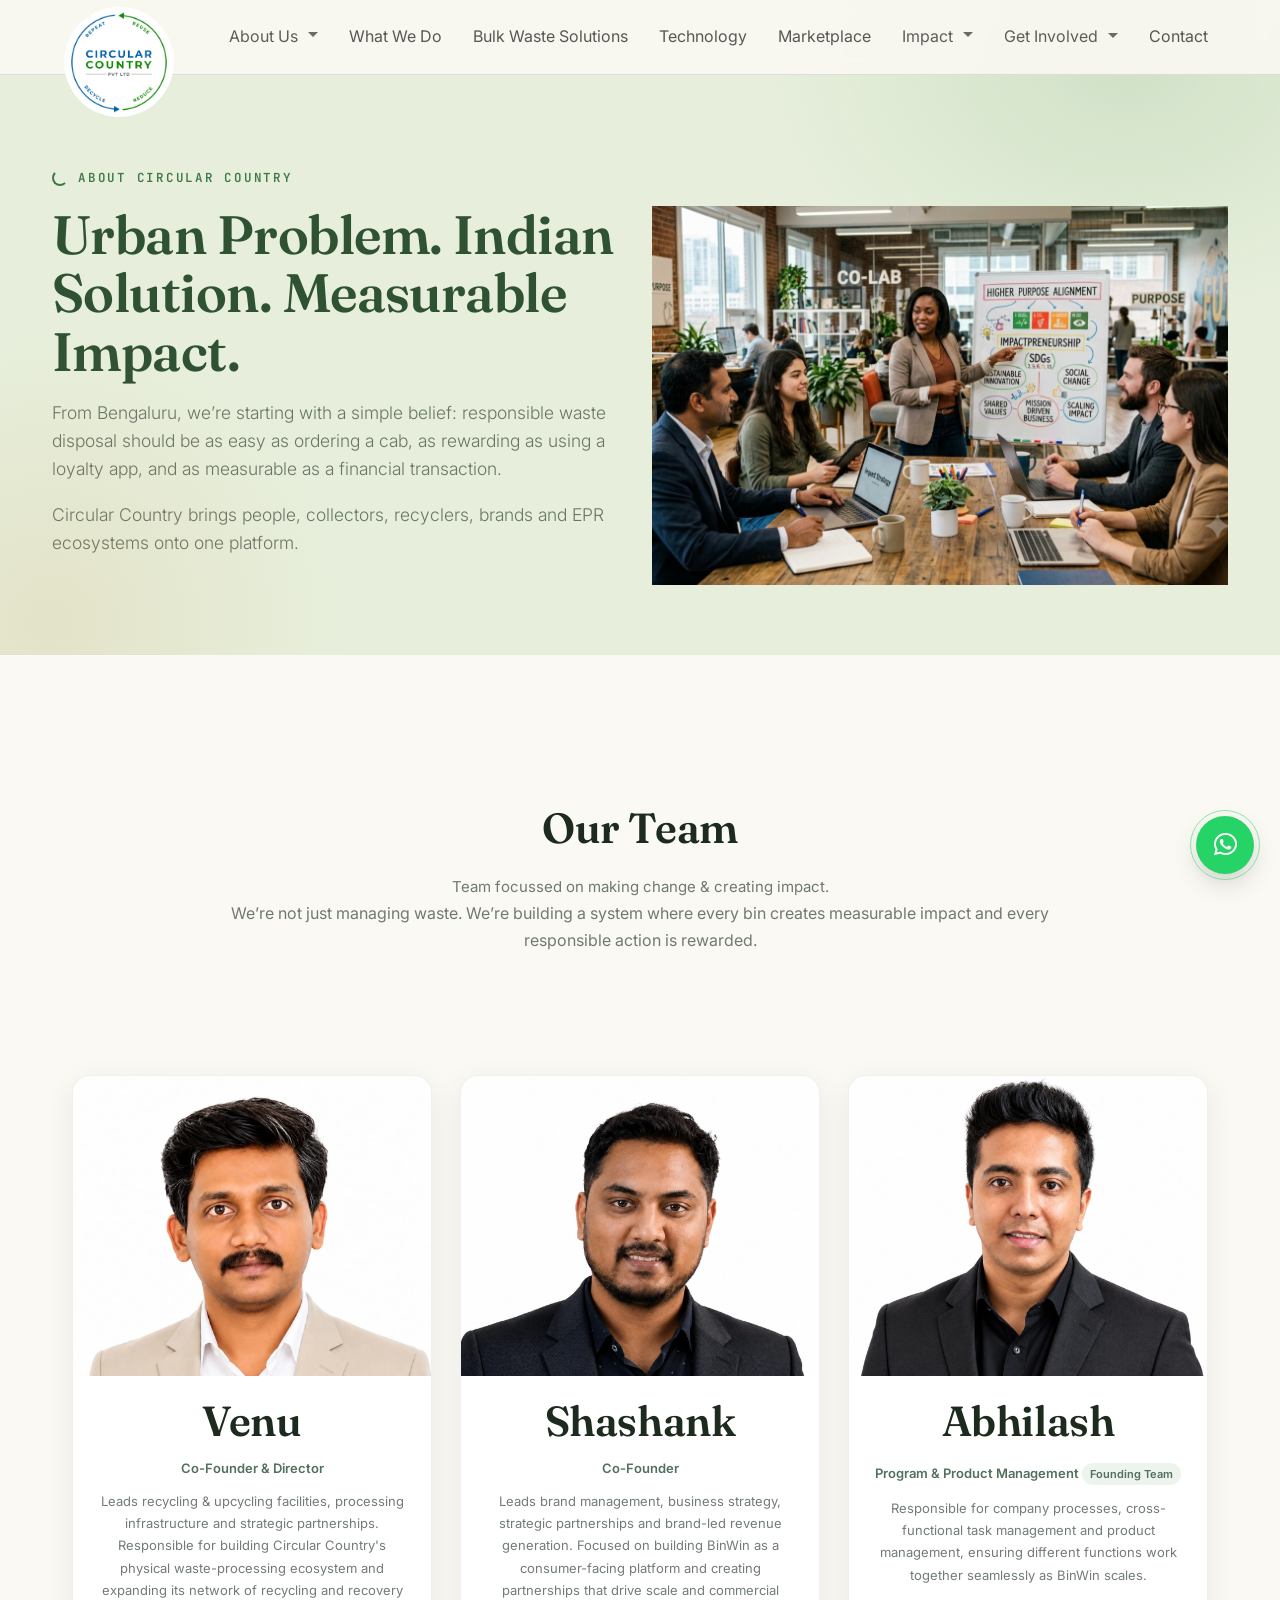
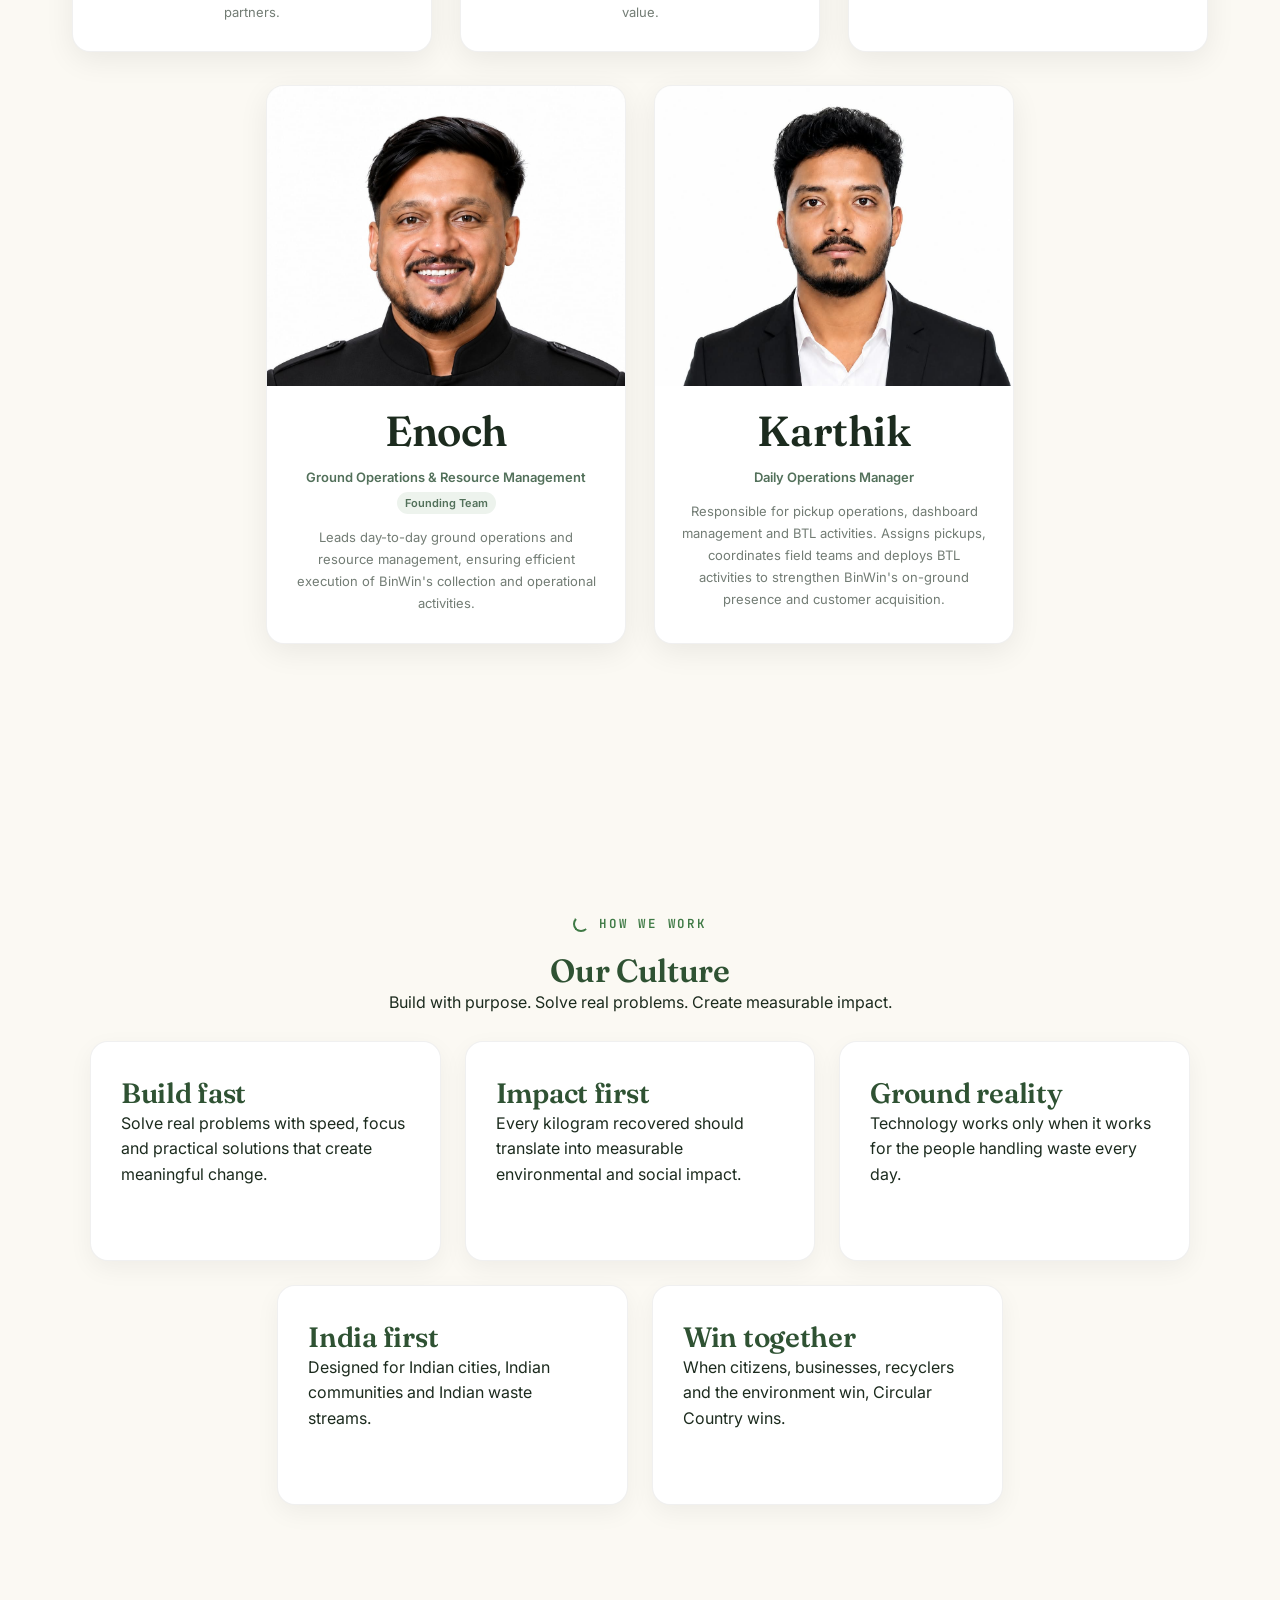
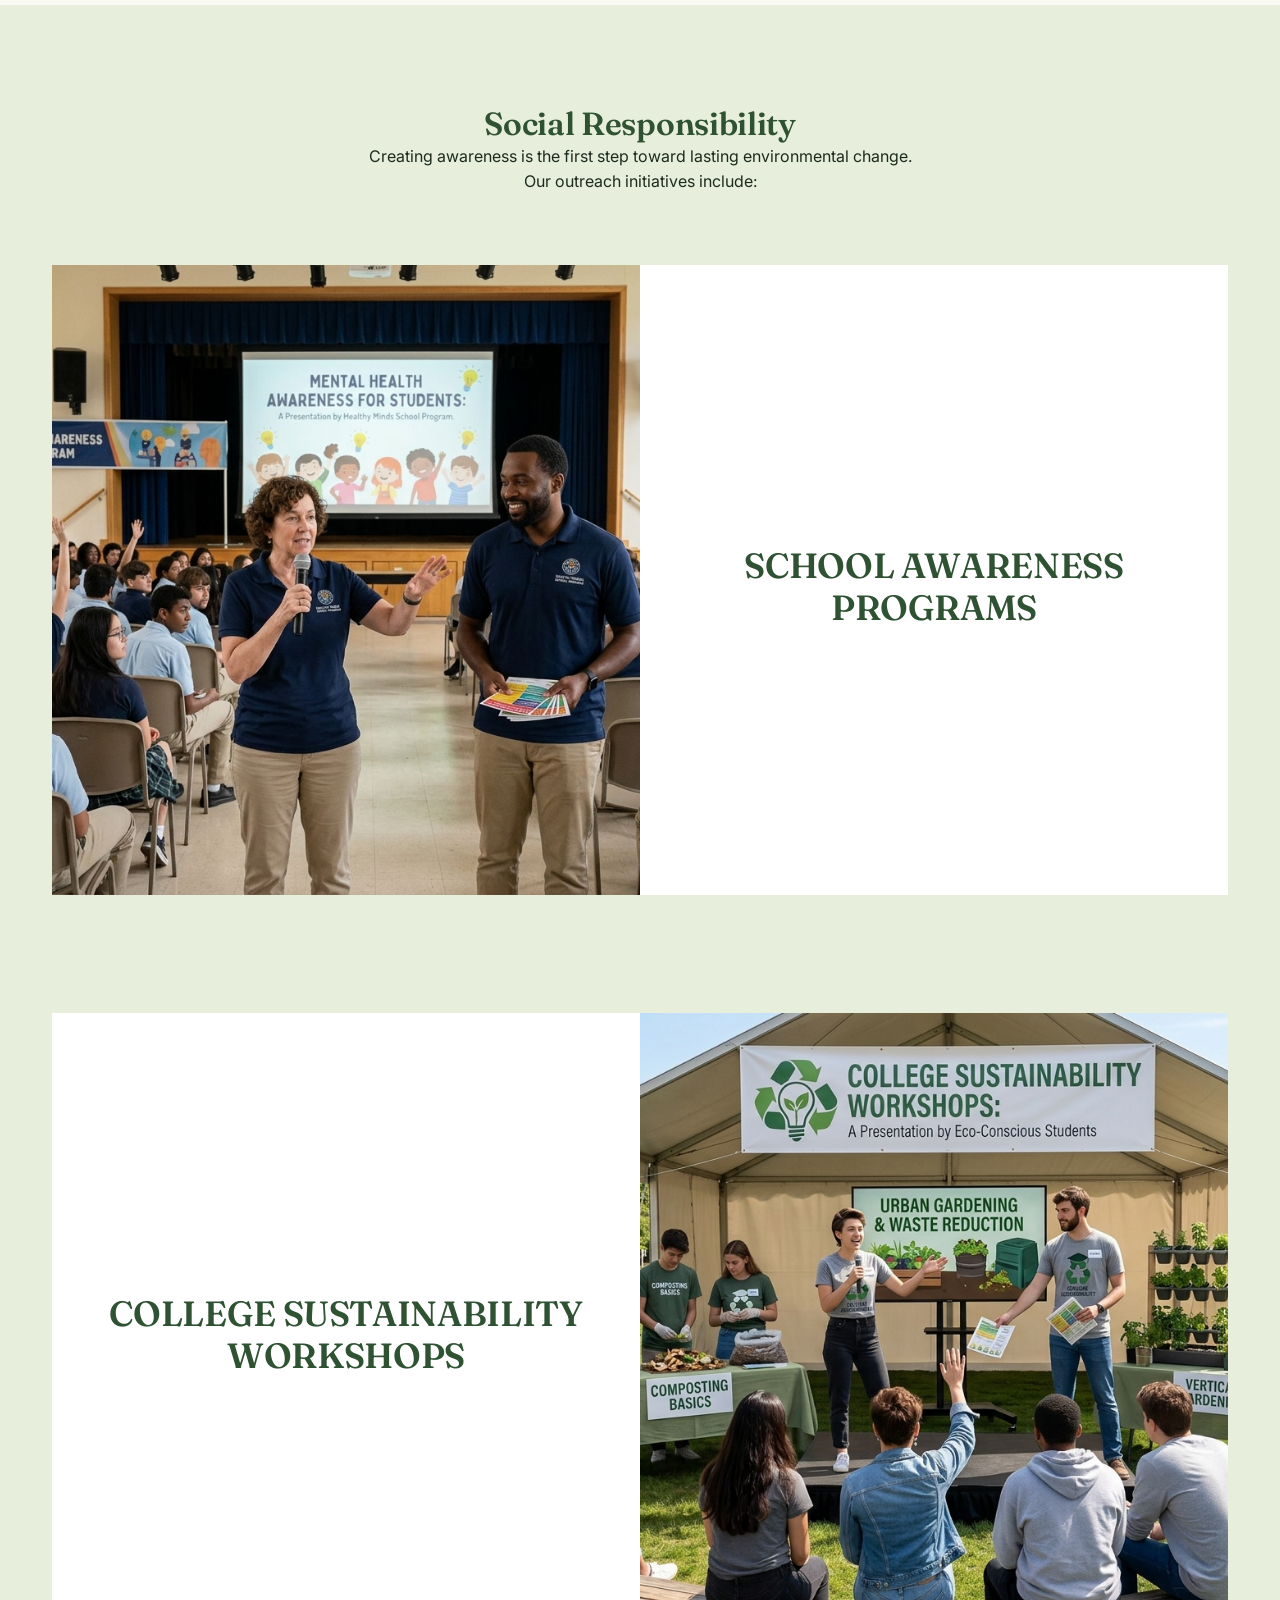
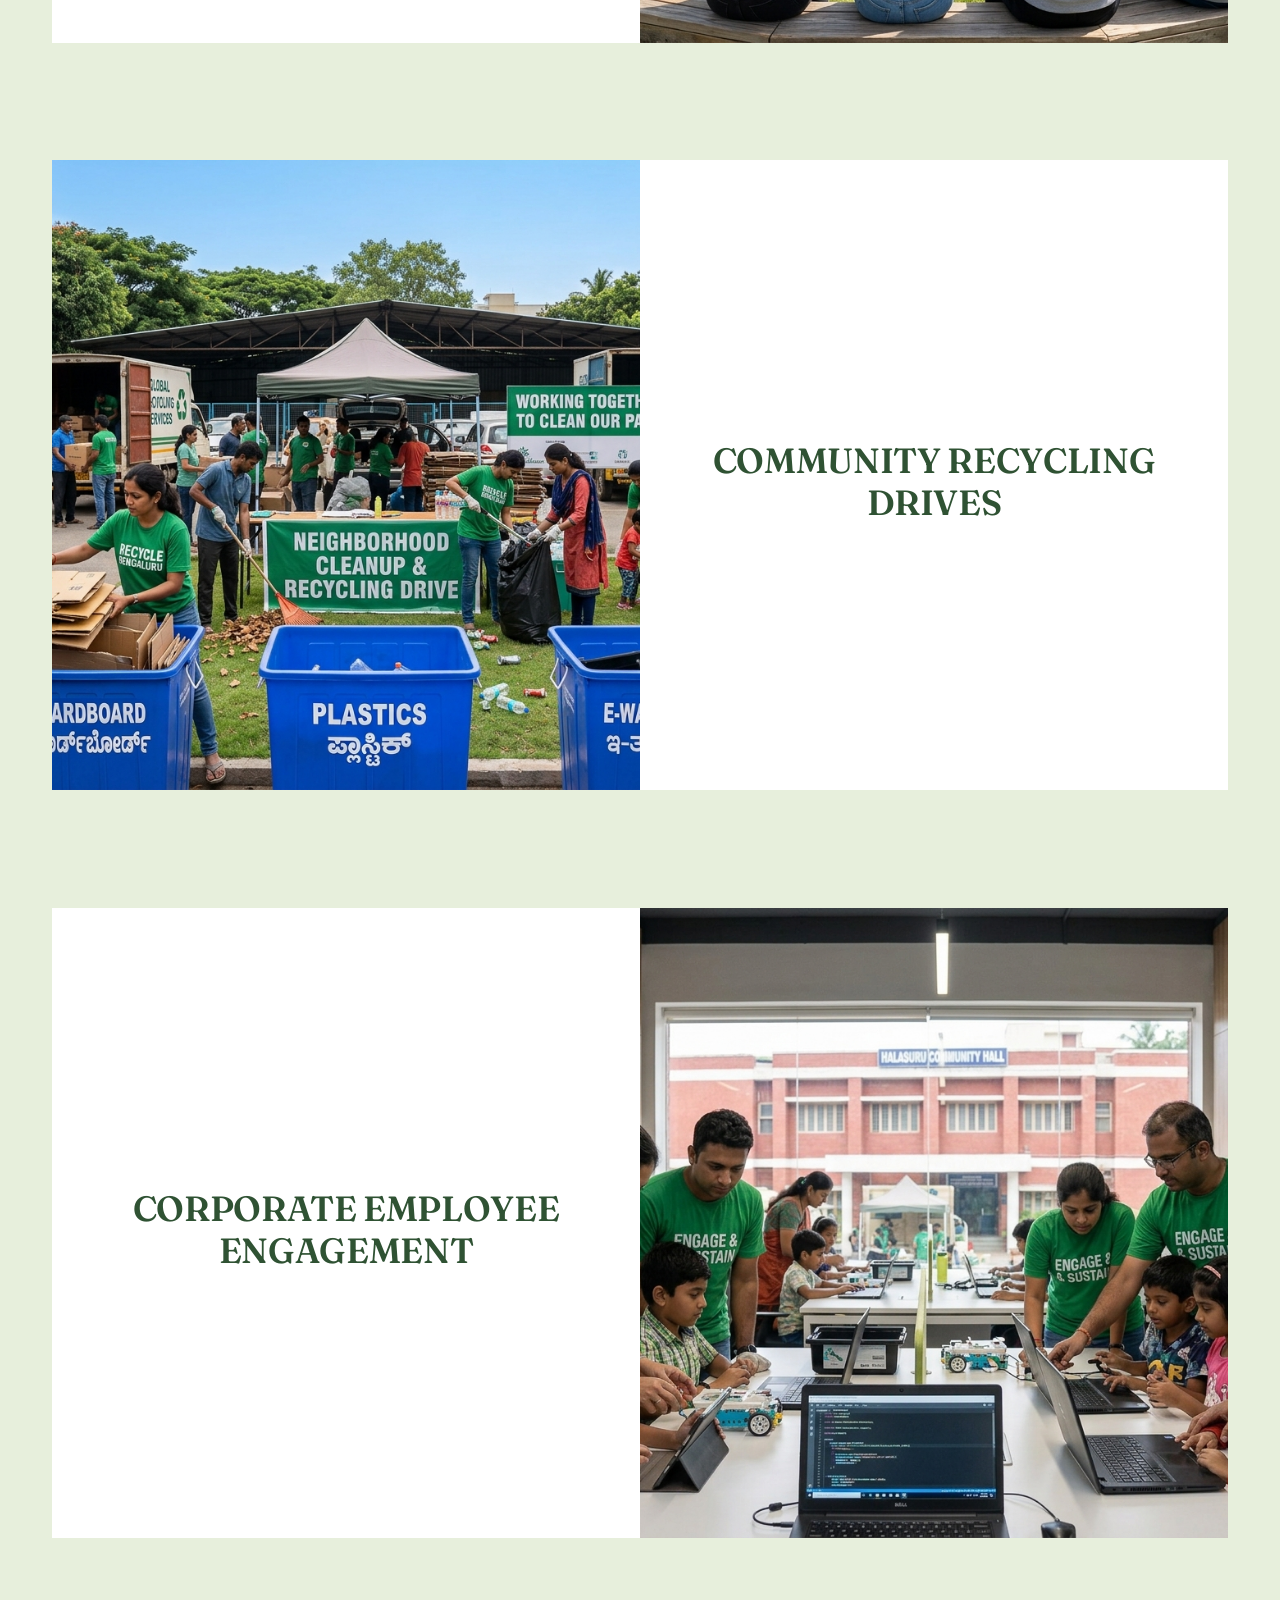
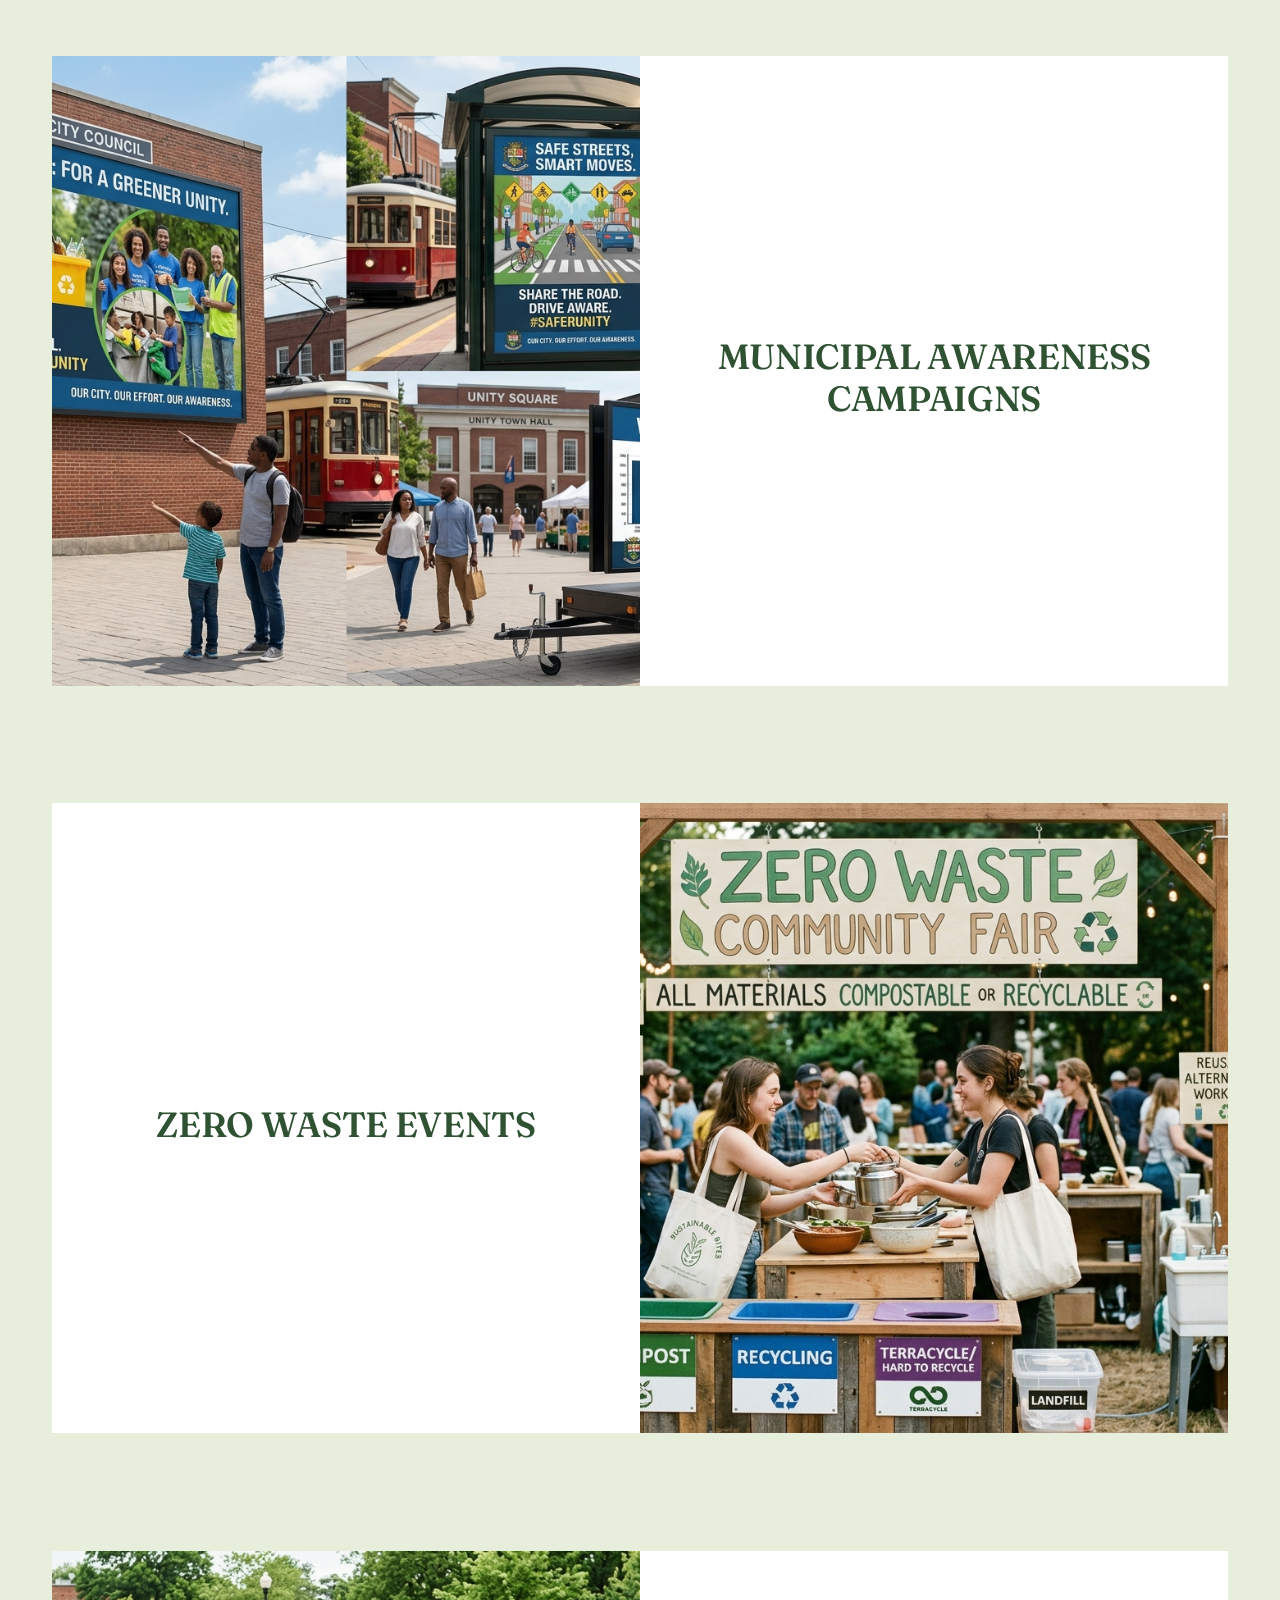
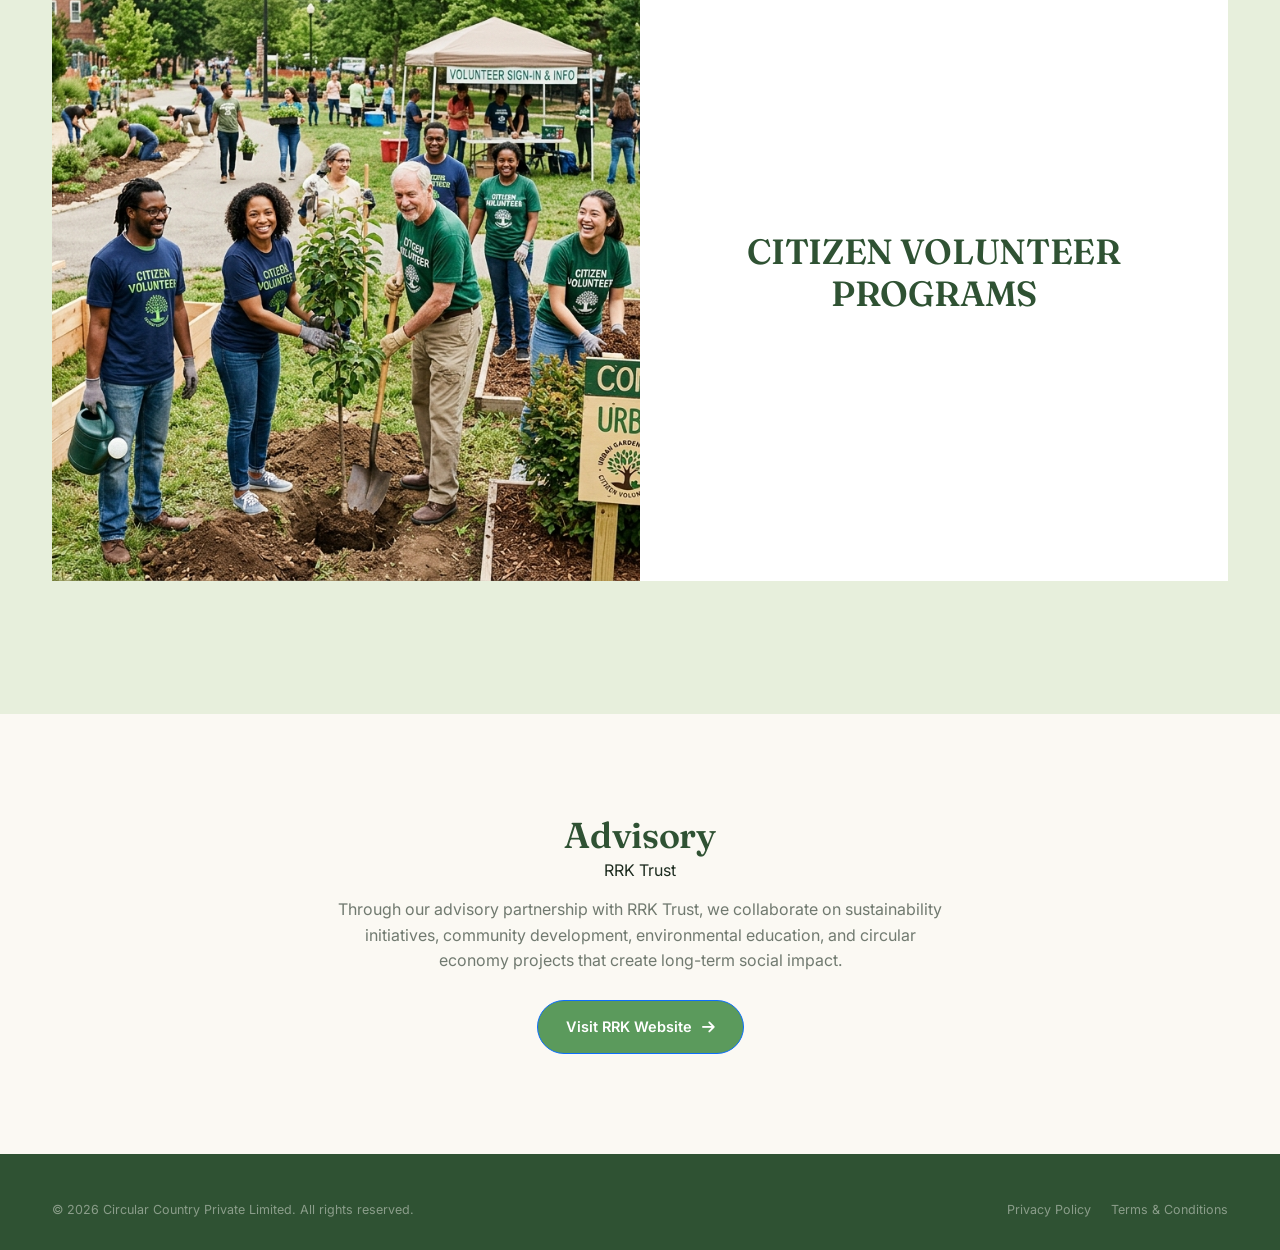
==== about.html @ 52971f01 "update our culture" ====
<!DOCTYPE html>
<html lang="en">
<head>
<meta charset="UTF-8">
<meta name="viewport" content="width=device-width, initial-scale=1.0">
<title>Circular Country | BinWin — India's Waste Recycling Revolution</title>
<meta name="description" content="Circular Country (BinWin) provides end-to-end waste collection, AI-powered recycling, EPR compliance and carbon credit services across Bangalore. Our responsibility for a better tomorrow starts here.">
<meta name="keywords" content="circular economy India, waste management company, EPR compliance services, plastic recycling solutions, ESG waste management, corporate waste collection, Bangalore">
<link rel="preconnect" href="https://fonts.googleapis.com">
<link rel="preconnect" href="https://fonts.gstatic.com" crossorigin>
<link href="https://fonts.googleapis.com/css2?family=Fraunces:ital,opsz,wght@0,9..144,300;0,9..144,400;0,9..144,500;0,9..144,600;0,9..144,700;0,9..144,900;1,9..144,400;1,9..144,500&family=Inter:wght@400;500;600;700;800&family=JetBrains+Mono:wght@400;500;600&display=swap" rel="stylesheet">
<link rel="stylesheet" href="https://cdnjs.cloudflare.com/ajax/libs/font-awesome/6.5.1/css/all.min.css">
<link rel="stylesheet" href="assets/css/bootstrap.css">
<link rel="stylesheet" href="assets/css/styles.css">
</head>
<body>

<!-- ============ HEADER ============ -->
<header id="siteHeader">
  <nav class="navbar navbar-expand-lg">
    <div class="container-fluid">
      <a href="index.html" class="brand">
        <img src="assets/images/logo/Circular-Country.png" alt="" class="logo-size">
      </a>
      <button class="navbar-toggler" type="button" data-bs-toggle="collapse" data-bs-target="#navbarNav" aria-controls="navbarNav" aria-expanded="false" aria-label="Toggle navigation">
        <span class="navbar-toggler-icon"></span>
      </button>
      <div class="collapse navbar-collapse justify-content-end" id="navbarNav">
        <ul class="navbar-nav">
          <li class="nav-item">
           
          </li>
          <li class="nav-item">
            <div class="dropdown">
              <button class="nav-link has-icon d-flex align-items-center"><a class="nav-links align-center" href="about.html">About Us</a></button>
              <div class="dropdown-content">
                <a href="about.html#our-purpose">Our Purpose</a>
                <a href="about.html#our-team">Team</a>
                <a href="about.html#social-responsibility">Social Responsibility</a>
                <a href="about.html#rrk-trust">RRK Trust</a>
              </div>
            </div>
          </li>
          <li class="nav-item">
              <a class="nav-link align-center" href="what-we-do.html">What We Do</a>
          </li>
          <li class="nav-item">
              <a class="nav-link" href="industries.html">Bulk Waste Solutions</a>
          </li>
          <li class="nav-item">
              <a class="nav-link" href="technology.html">Technology</a>
          </li>
          <li class="nav-item">
            <a class="nav-link" href="market.html">Marketplace</a>
          </li>
          
          <li class="nav-item">
            <div class="dropdown">
              <button class="nav-link has-icon d-flex align-items-center"><a class="nav-links align-center" href="impact.html">Impact</a></button>
              <div class="dropdown-content">
                <a href="impact.html#our-impact">Our Impact</a>
                <a href="impact.html#campaigns">Content Campaign</a>
                <a href="impact.html#blogs">Blog</a>
              </div>
            </div>
          </li>
          <li class="nav-item">
            <div class="dropdown">
              <button class="nav-link has-icon"><a class="nav-links align-center" href="get-involved.html">Get Involved</a></button>
              <div class="dropdown-content">
                <a href="get-involved.html#careers">Careers & Volunteering</a>
                <a href="get-involved.html#partnerships">Partner With Us</a>
              </div>
            </div>
          </li>
          <li class="nav-item">
            <a class="nav-link" href="contact.html">Contact</a>
          </li>
        </ul>
      </div>
    </div>
  </nav>
</header>

<div class="drawer" id="drawer">
  <button class="drawer-close" id="drawerClose" aria-label="Close menu"><i class="fa-solid fa-xmark"></i></button>
  <a href="index.html">Home</a>
  <a href="about.html" class="active">About</a>
  <a href="services.html">Services</a>
  <a href="resources.html">Resources</a>
  <a href="contact.html">Contact &amp; Partner</a>
</div>

<!-- ============ PAGE HERO ============ -->
<section class="page-hero" id="our-purpose">
  <div class="wrap ">
    <span class="loop-eyebrow" ><span class="ring"></span>About Circular Country</span>
    <div class="row about-two-section">
      <div class="col-sm-12 col-md-6 col-lg-6 col-xl-6 about-right-content">
        <h1>Urban Problem. Indian Solution. Measurable Impact.</h1>
        <p class="lead">
          From Bengaluru, we’re starting with a simple belief:
          responsible waste disposal should be as easy as ordering a cab,
          as rewarding as using a loyalty app, and as measurable as a financial transaction.
        </p>
        <p class="lead">
          Circular Country brings people, collectors, recyclers, brands and
          EPR ecosystems onto one platform.
        </p>
      </div>
      <div class="col-sm-12 col-md-6 col-lg-6 col-xl-6 image-right-content">
        <img src="assets/images/banners/about-us.jpg" alt="Impact Entrepreneurship" class="about-hero-image">
      </div>
    </div>
    
  </div>
</section>

<!-- ============ PILLARS + CARD ============ -->
<section>
  <div class="wrap">
    <div class="about-pillars" id="our-team">
      <div class="pillar reveal">
        <div class="text-center w-75 mx-auto mb-5">
          <h4 style="font-size:35px;">Our Team</h4>
          <p class="firt-phara-text">
            Team focussed on making change &amp; creating impact.
          </p>
          <p class="about-teamss">
            We’re not just managing waste. We’re building a system where every bin
            creates measurable impact and every responsible action is rewarded.
          </p>
        </div>
      </div>
      <div class="team-row">
        <!-- Venu -->
        <div class="team-cards text-center">
            <img src="assets/images/banners/teams/venugopal.jpeg"
                alt="Venu - Co-Founder & Director"
                class="team-mate-image">
            <h4 class="team-name-title">Venu</h4>
            <p class="team-role-title">
                Co-Founder &amp; Director
            </p>
            <p>
                Leads recycling &amp; upcycling facilities, processing infrastructure
                and strategic partnerships. Responsible for building Circular Country's
                physical waste-processing ecosystem and expanding its network of
                recycling and recovery partners.
            </p>
        </div>
        <!-- Shashank -->
        <div class="team-cards text-center">
            <img src="assets/images/banners/teams/shashank.jpeg"
                alt="Shashank - Co-Founder"
                class="team-mate-image">
            <h4 class="team-name-title">Shashank</h4>
            <p class="team-role-title">
                Co-Founder
            </p>
            <p>
                Leads brand management, business strategy, strategic partnerships and
                brand-led revenue generation. Focused on building BinWin as a
                consumer-facing platform and creating partnerships that drive scale
                and commercial value.
            </p>
        </div>
        <!-- Abhilash -->
        <div class="team-cards text-center">
            <img src="assets/images/banners/teams/abhilash.jpeg"
                alt="Abhilash - Program & Product Management"
                class="team-mate-image">
            <h4 class="team-name-title">Abhilash</h4>
            <p class="team-role-title">
                Program &amp; Product Management
                <span>Founding Team</span>
            </p>
            <p>
                Responsible for company processes, cross-functional task management
                and product management, ensuring different functions work together
                seamlessly as BinWin scales.
            </p>
        </div>
        <!-- Enoch -->
        <div class="team-cards text-center">
            <img src="assets/images/banners/teams/enoach.jpeg"
                alt="Enoch - Ground Operations & Resource Management"
                class="team-mate-image">
            <h4 class="team-name-title">Enoch</h4>
            <p class="team-role-title">
                Ground Operations &amp; Resource Management
                <span>Founding Team</span>
            </p>
            <p>
                Leads day-to-day ground operations and resource management,
                ensuring efficient execution of BinWin's collection and
                operational activities.
            </p>
        </div>
        <!-- Karthik -->
        <div class="team-cards text-center">
            <img src="assets/images/banners/teams/karthik.jpeg"
                alt="Karthik - Daily Operations Manager"
                class="team-mate-image">
            <h4 class="team-name-title">
                Karthik
            </h4>
            <p class="team-role-title">
                Daily Operations Manager
            </p>
            <p>
                Responsible for pickup operations, dashboard management and BTL
                activities. Assigns pickups, coordinates field teams and deploys
                BTL activities to strengthen BinWin's on-ground presence and
                customer acquisition.
            </p>
        </div>
      </div>
    </div>
  </div>
</section>

<!-- ============ OUR CULTURE ============ -->
<section class="our-culture-section">
    <div class="wrap">
        <div class="culture-heading text-center">
            <span class="loop-eyebrow">
                <span class="ring"></span>
                How We Work
            </span>
            <h2>Our Culture</h2>
            <p>
                Build with purpose. Solve real problems. Create measurable impact.
            </p>
        </div><br>

        <div class="culture-grid">
            <div class="culture-card">
                <h3>Build fast</h3>
                <p>
                    Solve real problems with speed, focus and practical solutions
                    that create meaningful change.
                </p>
            </div>
            <div class="culture-card">
                <h3>Impact first</h3>
                <p>
                    Every kilogram recovered should translate into measurable
                    environmental and social impact.
                </p>
            </div>
            <div class="culture-card">
                <h3>Ground reality</h3>
                <p>
                    Technology works only when it works for the people handling
                    waste every day.
                </p>
            </div>
            <div class="culture-card">
                <h3>India first</h3>
                <p>
                    Designed for Indian cities, Indian communities and Indian
                    waste streams.
                </p>
            </div>
            <div class="culture-card">
                <h3>Win together</h3>
                <p>
                    When citizens, businesses, recyclers and the environment win,
                    Circular Country wins.
                </p>
            </div>
        </div>
    </div>
</section>

<!-- ============ TEAM VALUES STRIP ============ -->
<section class="sage pb-3">
  <div class="wrap">
    <div class="mb-5 text-center" id="social-responsibility">
      <!-- <span class="loop-eyebrow"><span class="ring"></span>How We Work</span> -->
      <h2>Social Responsibility</h2>
      <p>Creating awareness is the first step toward lasting environmental change.</p>
      <p>Our outreach initiatives include:</p>
    </div>
    <div class="social-responsibility-cards">
      <div class="row social-cards-sections">
        <div class="col-sm-12 col-md-6 col-lg-6 col-xl-6 p-0 icon-img">
          <img src="assets/images/banners/School awareness programs.png" alt="" class="socila-sect-bg">
        </div>
        <div class="col-sm-12 col-md-6 col-lg-6 col-xl-6 p-0 icon-tiless">
          <h2 style="font-size:35px; text-transform: uppercase; margin-top:14px;">School awareness programs </h2>
        </div>
      </div>
      <div class="row flex-row-reverse social-cards-sections">
        <div class="col-sm-12 col-md-6 col-lg-6 col-xl-6 p-0 icon-img">
          <img src="assets/images/banners/College sustainability workshops.png" alt="" class="socila-sect-bg">
        </div>
        <div class="col-sm-12 col-md-6 col-lg-6 col-xl-6 p-0 icon-tiless">
          <h2 style="font-size:35px; text-transform: uppercase; margin-top:14px;">College sustainability workshops </h2>
        </div>
      </div>
      <div class="row social-cards-sections">
        <div class="col-sm-12 col-md-6 col-lg-6 col-xl-6 p-0 icon-img">
          <img src="assets/images/banners/Community recycling drives.png" alt="" class="socila-sect-bg">
        </div>
        <div class="col-sm-12 col-md-6 col-lg-6 col-xl-6 p-0 icon-tiless">
          <h2 style="font-size:35px; text-transform: uppercase; margin-top:14px;">Community recycling drives </h2>
        </div>
      </div>
      <div class="row flex-row-reverse social-cards-sections">
        <div class="col-sm-12 col-md-6 col-lg-6 col-xl-6 p-0 icon-img">
          <img src="assets/images/banners/Corporate employee engagement.png" alt="" class="socila-sect-bg">
        </div>
        <div class="col-sm-12 col-md-6 col-lg-6 col-xl-6 p-0 icon-tiless">
          <h2 style="font-size:35px; text-transform: uppercase; margin-top:14px;">Corporate employee engagement</h2>
        </div>
      </div>
      <div class="row social-cards-sections">
        <div class="col-sm-12 col-md-6 col-lg-6 col-xl-6 p-0 icon-img">
          <img src="assets/images/banners/-Municipal awareness campaigns.png" alt="" class="socila-sect-bg">
        </div>
        <div class="col-sm-12 col-md-6 col-lg-6 col-xl-6 p-0 icon-tiless">
          <h2 style="font-size:35px; text-transform: uppercase; margin-top:14px;">Municipal awareness campaigns </h2>
        </div>
      </div>
      <div class="row flex-row-reverse social-cards-sections">
        <div class="col-sm-12 col-md-6 col-lg-6 col-xl-6 p-0 icon-img">
          <img src="assets/images/banners/Zero Waste events.png" alt="" class="socila-sect-bg">
        </div>
        <div class="col-sm-12 col-md-6 col-lg-6 col-xl-6 p-0 icon-tiless">
          <h2 style="font-size:35px; text-transform: uppercase; margin-top:14px;">Zero Waste events </h2>
        </div>
      </div>
      <div class="row social-cards-sections">
        <div class="col-sm-12 col-md-6 col-lg-6 col-xl-6 p-0 icon-img">
          <img src="assets/images/banners/Citizen volunteer programs.png" alt="" class="socila-sect-bg">
        </div>
        <div class="col-sm-12 col-md-6 col-lg-6 col-xl-6 p-0 icon-tiless">
          <h2 style="font-size:35px; text-transform: uppercase; margin-top:14px;">Citizen volunteer programs</h2>
        </div>
      </div>
    </div>
  </div>
</section>
<!-- ============ CTA ============ -->
<section id="rrk-trust">
  <div class="wrap" style="text-align:center; max-width:680px; margin:0 auto;">
    <h2 style="font-size:clamp(26px,3.2vw,36px);">Advisory</h2>
    <p class="rrk-trust">RRK Trust</p>
    <p style="margin-top:14px; color:var(--ink-soft);">Through our advisory partnership with RRK Trust, we collaborate on sustainability initiatives, community development, environmental education, and circular economy projects that create long-term social impact.</p>
    <a href="https://share.google/02qiqQFZpBvKt3Off" class="btn btn-primary" style="margin-top:26px;" target="_blank">Visit RRK Website <i class="fa-solid fa-arrow-right"></i></a>
  </div>
</section>

<!-- ============ FOOTER ============ -->
<footer>
  <div class="wrap">
    <!-- <div class="footer-top">
      <div class="footer-brand">
        <div class="brand brand-dark">
          <img src="assets/images/logo/Circular-sCountry-bg.png" alt="Circular Country Logo" class="footer-logo">
        </div>
        <p>Our responsibility for a better tomorrow starts here. Collection, recycling, and EPR compliance built for India's circular economy.</p>
        <div class="footer-social">
          <a href="#" aria-label="Facebook"><i class="fa-brands fa-facebook-f"></i></a>
          <a href="#" aria-label="Instagram"><i class="fa-brands fa-instagram"></i></a>
          <a href="#" aria-label="LinkedIn"><i class="fa-brands fa-linkedin-in"></i></a>
          <a href="#" aria-label="YouTube"><i class="fa-brands fa-youtube"></i></a>
        </div>
      </div>
      <div class="footer-col">
        <h5>Pages</h5>
        <a href="index.html">Home</a>
        <a href="about.html">About Us</a>
        <a href="industries.html">Bulk Waste Solutions</a>
        <a href="technology.html">Technology</a>
      </div>
      <div class="footer-col">
        <h5>What We DO?</h5>
        <a href="services.html">Waste Collection</a>
        <a href="services.html">Recycling</a>
        <a href="services.html">EPR Services</a>
        <a href="services.html">Carbon Credits</a>
      </div>
      <div class="footer-col">
        <h5>Get In Touch</h5>
        <a href="tel:+916366770120">+91 63667 70120</a>
        <a href="mailto:support@binwin.earth">support@binwin.earth</a>
        <p>Bangalore, India</p>
      </div>
    </div> -->
    <div class="footer-bottom">
      <span>&copy; 2026 Circular Country Private Limited. All rights reserved.</span>
      <div class="legal-links">
        <a href="#">Privacy Policy</a>
        <a href="#">Terms &amp; Conditions</a>
      </div>
    </div>
  </div>
</footer>

<a class="wa-float" href="https://wa.me/916366770120?text=Join%20%26%20Be%20A%20Part%20Of%20India%E2%80%99s%20Waste%20Recycling%20Revolution%20!%20Your%20Responsibility%20For%20A%20Better%20Tomorrow%20Starts%20Here%20!" target="_blank" rel="noopener" aria-label="Chat on WhatsApp">
  <i class="fa-brands fa-whatsapp"></i>
</a>

<div class="toast" id="toast"><i class="fa-solid fa-circle-check"></i><span id="toastMsg">Submitted</span></div>

<script src="assets/javascript/bootstrap.js"></script>
<script src="assets/javascript/script.js"></script>
</body>
</html>
---- assets/css/styles.css ----
/* ============================================================
   CIRCULAR COUNTRY — SHARED STYLES
   Light, eco-friendly palette. Used across all pages.
   ============================================================ */

:root{
  --paper:#FBF9F3;
  --paper-2:#F2EEE2;
  --paper-3:#EAE4D2;
  --sage:#E7EFDC;
  --sage-2:#DCE8CD;
  --moss:#2F5233;
  --moss-2:#3D6443;
  --leaf:#5B9A5C;
  --leaf-deep:#3F7A45;
  --leaf-pale:#A9CBA1;
  --ochre:#C98A3B;
  --ochre-pale:#EBD3A8;
  --ink:#1C2B1E;
  --ink-soft:rgba(28,43,30,0.62);
  --ink-faint:rgba(28,43,30,0.42);
  --line:rgba(47,82,51,0.14);
  --line-soft:rgba(47,82,51,0.08);
  --shadow:0 20px 50px -24px rgba(47,82,51,0.25);
  --radius:18px;
  --maxw:1240px;
}
*{box-sizing:border-box;}
html{scroll-behavior:smooth;}
body{
  margin:0;
  background:var(--paper);
  color:var(--ink);
  font-family:'Inter',sans-serif;
  font-size:16px;
  line-height:1.6;
  -webkit-font-smoothing:antialiased;
  overflow-x:hidden;
}
h1,h2,h3,h4{
  font-family:'Fraunces',serif;
  margin:0;
  letter-spacing:-0.01em;
  font-weight:600;
  color:var(--moss);
}
p{margin:0;}
a{color:inherit; text-decoration:none;}
img{max-width:100%; display:block;}
.wrap{max-width:var(--maxw); margin:0 auto; padding:0 32px;}
.mono{font-family:'JetBrains Mono',monospace;}
button{font-family:inherit; cursor:pointer; border:none; background:none;}
@media (prefers-reduced-motion: reduce){
  *{animation-duration:0.01ms !important; transition-duration:0.01ms !important; scroll-behavior:auto !important;}
}
:focus-visible{outline:3px solid var(--ochre); outline-offset:2px; border-radius:4px;}

/* ============ LOOP EYEBROW MOTIF ============ */
.loop-eyebrow{
  display:inline-flex; align-items:center; gap:10px;
  font-family:'JetBrains Mono',monospace;
  font-size:12.5px; letter-spacing:0.14em; text-transform:uppercase;
  color:var(--leaf-deep); font-weight:600; margin-bottom:18px;
}
.loop-eyebrow .ring{
  width:16px; height:16px; border-radius:50%;
  border:2.5px solid currentColor; border-top-color:transparent; border-right-color:transparent;
  flex-shrink:0;
}

/* ============ NAV ============ */
header{
  position:fixed; top:0; left:0; right:0; z-index:1000;
  background:rgba(251,249,243,0.88); backdrop-filter:blur(10px);
  border-bottom:1px solid var(--line);
  transition:transform .4s ease, box-shadow .3s ease;
}
header.hide{transform:translateY(-167%);}
header.scrolled{box-shadow:0 8px 24px -16px rgba(47,82,51,0.18);}
.navbar{
  max-width:var(--maxw); margin:0 auto; padding:16px 32px;
  display:flex; align-items:center; justify-content:space-between;
}
.brand{display:flex; align-items:center; gap:10px; color:var(--moss);}
.brand-mark{
  width:34px; height:34px; border-radius:50%;
  background:conic-gradient(from 0deg, var(--leaf), var(--ochre), var(--leaf-pale), var(--leaf));
  position:relative; flex-shrink:0;
}
.brand-mark::after{content:""; position:absolute; inset:6px; background:var(--paper); border-radius:50%;}
.brand-name{font-family:'Fraunces',serif; font-weight:600; font-size:19px; line-height:1; color:var(--moss);}
.brand-name span{display:block; font-family:'JetBrains Mono',monospace; font-size:9.5px; letter-spacing:0.16em; color:var(--leaf-deep); font-weight:500; margin-top:3px;}
nav.links{display:flex; gap:30px; align-items:center;}
nav.links a{
  font-size:13.5px; font-weight:600; color:var(--ink-soft);
  letter-spacing:0.01em; transition:color .2s; position:relative; padding:6px 0;
}
nav.links a:hover{color:var(--moss);}
nav.links a.active{color:var(--leaf-deep);}
nav.links a.active::after{
  content:""; position:absolute; left:0; right:0; bottom:-2px; height:2px; background:var(--leaf);
  border-radius:2px;
}
.nav-cta{
  background:var(--leaf); color:#fff !important; padding:10px 20px;
  border-radius:100px; font-weight:600; font-size:13px;
  display:inline-flex; align-items:center; gap:8px;
  transition:background .2s, transform .2s;
}
.nav-cta:hover{background:var(--leaf-deep); transform:translateY(-1px); color:#fff !important;}
.nav-cta.active{background:var(--leaf-deep);}
.burger{display:none; color:var(--moss); font-size:22px; background:none; border:none;}
@media(max-width:980px){
  nav.links{display:none;}
  .burger{display:block;}
}

/* mobile drawer */
.drawer{
  position:fixed; inset:0; background:var(--paper); z-index:1100;
  display:flex; flex-direction:column; padding:90px 32px 40px;
  transform:translateX(100%); transition:transform .35s ease; overflow-y:auto;
}
.drawer.open{transform:translateX(0);}
.drawer a{color:var(--moss); font-size:20px; font-family:'Fraunces',serif; padding:14px 0; border-bottom:1px solid var(--line);}
.drawer a.active{color:var(--leaf-deep);}
.drawer-close{position:absolute; top:24px; right:28px; color:var(--moss); font-size:26px;}

/* ============ PAGE HERO BAND (About/Services/Resources/Contact) ============ */
.page-hero{
  background:var(--sage); padding:168px 0 70px; position:relative; overflow:hidden;
}
.page-hero::before{
  content:""; position:absolute; inset:0;
  background:
    radial-gradient(ellipse 600px 420px at 88% 10%, rgba(91,154,92,0.16), transparent 60%),
    radial-gradient(ellipse 500px 500px at 4% 95%, rgba(201,138,59,0.12), transparent 60%);
  pointer-events:none;
}
.page-hero-inner{position:relative; z-index:2; max-width:720px;}
.page-hero h1{font-size:clamp(34px,4.4vw,54px); line-height:1.08;}
.page-hero p.lead{font-size:17.5px; color:var(--ink-soft); margin-top:18px; max-width:560px;}
.breadcrumb{
  display:flex; align-items:center; gap:8px; font-family:'JetBrains Mono',monospace;
  font-size:12px; color:var(--ink-faint); letter-spacing:0.04em; margin-bottom:22px; text-transform:uppercase;
}
.breadcrumb a{color:var(--leaf-deep);}
.breadcrumb i{font-size:9px;}

/* ============ MARQUEE STRIP ============ */
.marquee-strip{background:var(--ochre-pale); color:var(--moss); overflow:hidden; padding:11px 0; position:relative; z-index:3;}
.marquee-track{display:flex; gap:48px; white-space:nowrap; animation:marquee 28s linear infinite;}
.marquee-track span{font-family:'JetBrains Mono',monospace; font-size:12.5px; font-weight:600; letter-spacing:0.04em; display:flex; align-items:center; gap:48px;}
.marquee-track span i{font-size:7px; opacity:0.5;}
@keyframes marquee{from{transform:translateX(0);} to{transform:translateX(-50%);}}

/* ============ SECTION SHELL ============ */
section{padding:100px 0; position:relative;}
section.alt{background:var(--paper-2);}
section.sage{background:var(--sage);}
.section-head{max-width:680px; margin-bottom:56px;}
.section-head h2{font-size:clamp(28px,3.2vw,42px); font-weight:600; line-height:1.14;}
.section-head p{margin-top:18px; font-size:16.5px; color:var(--ink-soft);}
.section-head.center{margin-left:auto; margin-right:auto; text-align:center;}

/* ============ BUTTONS ============ */
.btn{
  display:inline-flex; align-items:center; gap:10px; padding:15px 28px;
  border-radius:100px; font-weight:600; font-size:14.5px; transition:all .25s;
}
.btn-primary{background:var(--leaf); color:#fff;}
.btn-primary:hover{background:var(--leaf-deep); transform:translateY(-2px); box-shadow:0 14px 26px -10px rgba(91,154,92,0.45);}
.btn-ghost{border:1.5px solid var(--line); color:var(--moss); background:rgba(255,255,255,0.5);}
.btn-ghost:hover{border-color:var(--leaf); background:#fff;}
.btn-dark{background:var(--moss); color:#fff;}
.btn-dark:hover{background:var(--moss-2); transform:translateY(-2px);}

/* ============ FOOTER ============ */
footer{background:var(--moss); color:rgba(251,249,243,0.72); padding:20px 0 30px;}
.footer-top{display:grid; grid-template-columns:1.4fr 1fr 1fr 1fr; gap:40px; padding-bottom:50px; border-bottom:1px solid rgba(251,249,243,0.14);}
@media(max-width:900px){.footer-top{grid-template-columns:1fr 1fr; gap:36px;}}
@media(max-width:560px){.footer-top{grid-template-columns:1fr;}}
.footer-brand p{font-size:13.5px; margin-top:16px; max-width:280px; line-height:1.6;}
.footer-social{display:flex; gap:12px; margin-top:22px;}
.footer-social a{width:36px; height:36px; border-radius:50%; border:1px solid rgba(251,249,243,0.22); display:flex; align-items:center; justify-content:center; font-size:14px; color:rgba(251,249,243,0.8); transition:all .2s;}
.footer-social a:hover{background:var(--leaf); color:#fff; border-color:var(--leaf);}
.footer-col h5{font-family:'JetBrains Mono',monospace; font-size:11.5px; letter-spacing:0.08em; text-transform:uppercase; color:rgba(251,249,243,0.45); margin-bottom:18px; font-weight:500;}
.footer-col a, .footer-col p{display:block; font-size:13.5px; margin-bottom:12px; color:rgba(251,249,243,0.72);}
.footer-col a:hover{color:var(--leaf-pale);}
.footer-bottom{display:flex; justify-content:space-between; align-items:center; padding-top:26px; flex-wrap:wrap; gap:14px; font-size:12.5px; color:rgba(251,249,243,0.45);}
.footer-bottom .legal-links{display:flex; gap:20px;}
.footer-bottom .legal-links a:hover{color:var(--leaf-pale);}
.brand-dark .brand-name, .brand-dark{color:#fff;}
.brand-dark .brand-name span{color:var(--leaf-pale);}
.brand-dark .brand-mark::after{background:var(--moss);}

/* ============ WHATSAPP FLOAT ============ */
.wa-float{
  position:fixed; bottom:26px; right:26px; z-index:900;
  width:58px; height:58px; border-radius:50%; background:#25D366; color:#fff;
  display:flex; align-items:center; justify-content:center; font-size:26px;
  box-shadow:0 10px 30px -8px rgba(0,0,0,0.3); transition:transform .25s;
}
.wa-float:hover{transform:scale(1.08);}
.wa-float::after{
  content:""; position:absolute; inset:-6px; border-radius:50%; border:1.5px solid #25D366;
  opacity:0.5; animation:wapulse 2.2s infinite;
}
@keyframes wapulse{0%{transform:scale(1); opacity:0.5;} 100%{transform:scale(1.35); opacity:0;}}

/* ============ REVEAL ON SCROLL ============ */
.reveal{opacity:0; transform:translateY(24px); transition:opacity .7s cubic-bezier(.22,1,.36,1), transform .7s cubic-bezier(.22,1,.36,1);}
.reveal.in{opacity:1; transform:translateY(0);}

/* ============ TOAST ============ */
.toast{
  position:fixed; bottom:28px; left:28px; z-index:1200; background:var(--moss); color:#fff;
  padding:16px 22px; border-radius:12px; font-size:14px; font-weight:500; display:flex; align-items:center; gap:10px;
  box-shadow:var(--shadow); transform:translateY(20px); opacity:0; pointer-events:none; transition:all .3s;
}
.toast.show{transform:translateY(0); opacity:1;}
.toast i{color:var(--leaf-pale);}

/* ============ CARD PRIMITIVES ============ */
.card{
  background:#fff; border:1px solid var(--line); border-radius:16px; padding:30px 26px;
  transition:transform .25s, box-shadow .25s;
}
.card:hover{transform:translateY(-4px); box-shadow:var(--shadow);}
.icon-tile{
  width:46px; height:46px; border-radius:12px; background:var(--sage); color:var(--leaf-deep);
  display:flex; align-items:center; justify-content:center; font-size:18px;
}

/* ============ HOME HERO ============ */
.hero{
  position:relative; background:var(--sage); padding:160px 0 0; overflow:hidden;
  min-height:92vh; display:flex; align-items:center;
}
.hero::before{
  content:""; position:absolute; inset:0;
  background:
    radial-gradient(ellipse 700px 500px at 85% 12%, rgba(91,154,92,0.20), transparent 60%),
    radial-gradient(ellipse 600px 600px at 5% 90%, rgba(201,138,59,0.14), transparent 60%);
  pointer-events:none;
}
.hero-grid{
  position:relative; z-index:2; width:100%;
  display:grid; grid-template-columns:1.05fr 0.95fr; gap:50px; align-items:center;
  padding-bottom:90px;
}
@media(max-width:980px){ .hero-grid{grid-template-columns:1fr; gap:60px; padding-bottom:60px;} }
.hero-tag{
  display:inline-flex; align-items:center; gap:8px;
  background:rgba(91,154,92,0.12); border:1px solid rgba(91,154,92,0.35);
  color:var(--leaf-deep); padding:7px 16px; border-radius:100px;
  font-size:12.5px; font-weight:700; letter-spacing:0.04em; margin-bottom:28px;
}
.hero-tag i{font-size:11px;}
.hero h1{
  font-size:clamp(38px, 5vw, 64px); line-height:1.05; font-weight:600;
  letter-spacing:-0.015em; margin-bottom:22px; color:var(--moss);
}
.typing-text{
  display:inline-block;
  overflow:hidden;
  white-space:pre-wrap;
  border-right:0.16em solid var(--moss);
  animation: blinkCaret 0.75s step-end infinite;
  height :100px;
}
@keyframes blinkCaret{
  50%{border-color:transparent;}
}
.hero h1 em{font-style:italic; color:var(--leaf-deep); font-weight:500;}
.hero-sub{font-size:18px; color:var(--ink-soft); max-width:480px; margin-bottom:36px;}
.hero-actions{display:flex; gap:16px; flex-wrap:wrap; margin-bottom:54px;}
.hero-stats{display:flex; gap:36px; flex-wrap:wrap;}
.hero-stat b{display:block; font-family:'Fraunces',serif; font-size:30px; font-weight:600; color:var(--moss);}
.hero-stat span{font-size:12.5px; color:var(--ink-faint); font-family:'JetBrains Mono',monospace; letter-spacing:0.03em;}

/* ---- hero loop diagram (signature element) ---- */
.loop-stage{position:relative; aspect-ratio:1/1; max-width:480px; margin:0 auto;}
.loop-svg{width:100%; height:100%; overflow:visible;}
.loop-node-label{
  font-family:'JetBrains Mono',monospace; font-size:11px; letter-spacing:0.04em;
  fill:var(--moss); text-transform:uppercase;
}
.loop-node-circle{fill:#fff; stroke:rgba(91,154,92,0.4); stroke-width:1.5; transition:fill .4s, stroke .4s;}
.loop-node-active .loop-node-circle{stroke:var(--leaf); fill:rgba(91,154,92,0.12);}
.loop-node-active .loop-node-label{fill:var(--leaf-deep);}
.loop-node-icon{fill:var(--leaf-deep); transition:fill .4s;}
.loop-node-active .loop-node-icon{fill:var(--leaf-deep);}
.loop-path{fill:none; stroke:rgba(91,154,92,0.3); stroke-width:1.5; stroke-dasharray:3 7;}
.loop-pulse{fill:var(--ochre); filter:drop-shadow(0 0 6px rgba(201,138,59,0.6));}
.loop-center{text-align:center;}
.loop-center b{font-family:'Fraunces',serif; font-size:15px; font-weight:600; display:block; color:var(--moss);}
.loop-center span{font-size:10.5px; color:var(--ink-faint); font-family:'JetBrains Mono',monospace; letter-spacing:0.05em;}

.scroll-cue{
  position:absolute; bottom:28px; left:32px; z-index:2;
  display:flex; align-items:center; gap:10px; color:var(--ink-faint);
  font-size:11.5px; font-family:'JetBrains Mono',monospace; letter-spacing:0.08em;
}
.scroll-cue .line{width:1px; height:30px; background:linear-gradient(to bottom, var(--ink-faint), transparent); animation:scrollline 2s infinite;}
@keyframes scrollline{0%{opacity:0;} 50%{opacity:1;} 100%{opacity:0;}}

/* ============ PAGE-LINK TEASER CARDS (home) ============ */
.teaser-grid{display:grid; grid-template-columns:repeat(4,1fr); gap:20px;}
@media(max-width:980px){.teaser-grid{grid-template-columns:repeat(2,1fr);}}
@media(max-width:560px){.teaser-grid{grid-template-columns:1fr;}}
.teaser-card{
  background:#fff; border:1px solid var(--line); border-radius:18px; padding:32px 26px;
  display:flex; flex-direction:column; gap:16px; transition:transform .25s, box-shadow .25s, border-color .25s;
}
.teaser-card:hover{transform:translateY(-5px); box-shadow:var(--shadow); border-color:var(--leaf-pale);}
.teaser-card .icon-tile{width:48px; height:48px; font-size:19px;}
.teaser-card h3{font-size:18px;}
.teaser-card p{font-size:13.5px; color:var(--ink-soft); line-height:1.55;}
.teaser-card .go{font-size:13px; font-weight:700; color:var(--leaf-deep); display:flex; align-items:center; gap:6px; margin-top:auto;}

/* ============ ABOUT PAGE ============ */
.about-grid{display:grid; grid-template-columns:0.9fr 1.1fr; gap:70px; align-items:start;}
@media(max-width:900px){.about-grid{grid-template-columns:1fr; gap:40px;}}
.about-pillars{display:flex; flex-direction:column;}
.pillar{display:flex; gap:20px; padding:28px 0; border-top:1px solid var(--line);}
.pillar:first-child{border-top:none;}
.pillar-icon{
  width:46px; height:46px; border-radius:50%; background:var(--sage); color:var(--leaf-deep);
  display:flex; align-items:center; justify-content:center; font-size:17px; flex-shrink:0;
}
.pillar h3{font-size:18px; margin-bottom:6px;}
.pillar p{font-size:14.5px; color:rgb(28 43 30); }
.about-card{
  background:var(--moss); color:#fff; border-radius:var(--radius); padding:44px;
  position:relative; overflow:hidden;
}
.about-card::before{
  content:""; position:absolute; width:280px; height:280px; border-radius:50%;
  border:1px solid rgba(255,255,255,0.08); top:-100px; right:-100px;
}
.about-card .tag-line{font-family:'Fraunces',serif; font-style:italic; font-size:22px; line-height:1.4; color:var(--leaf-pale); margin-bottom:24px;}
.about-card-row{display:flex; justify-content:space-between; padding:16px 0; border-top:1px solid rgba(255,255,255,0.14); font-size:14px;}
.about-card-row:first-of-type{margin-top:8px;}
.about-card-row span:first-child{color:rgba(255,255,255,0.55);}
.about-card-row span:last-child{font-weight:600; font-family:'JetBrains Mono',monospace; font-size:13px;}
.advisory-strip{
  margin-top:28px; display:flex; align-items:center; gap:18px;
  background:#fff; border-radius:14px; padding:22px 26px; border:1px solid var(--line);
}
.advisory-strip i{font-size:22px; color:var(--ochre); flex-shrink:0;}
.advisory-strip b{font-size:15px; color:var(--moss);}
.advisory-strip p{font-size:13.5px; color:var(--ink-soft); margin-top:2px;}

/* ============ SERVICES PAGE ============ */
.services-grid{display:grid; grid-template-columns:repeat(4,1fr); gap:1px; background:var(--line); border:1px solid var(--line); border-radius:var(--radius); overflow:hidden;}
@media(max-width:900px){.services-grid{grid-template-columns:repeat(2,1fr);}}
@media(max-width:560px){.services-grid{grid-template-columns:1fr;}}
.service-card{
  background:#fff; padding:36px 28px; transition:background .3s;
  display:flex; flex-direction:column; gap:16px; min-height:230px;
}
.service-card:hover{background:var(--paper-2);}
.service-num{font-family:'JetBrains Mono',monospace; font-size:11px; color:var(--leaf-deep); letter-spacing:0.06em;}
.service-icon{width:48px; height:48px; border-radius:12px; background:var(--sage); color:var(--leaf-deep); display:flex; align-items:center; justify-content:center; font-size:19px;}
.service-card h3{font-size:18px; margin-top:auto;}
.service-card p{font-size:13.5px; color:var(--ink-soft); line-height:1.55;}

.sectors-rail{display:flex; gap:16px; overflow-x:auto; padding-bottom:14px; scrollbar-width:thin;}
.sector-card{
  flex:0 0 220px; background:#fff; border:1px solid var(--line); border-radius:16px; padding:30px 24px;  border: 2px solid #e6edda;
  display:flex; flex-direction:column; gap:14px; min-height:-webkit-fill-available; justify-content:space-between;
}
.sector-card i{font-size:24px; color:var(--leaf-deep);}
.sector-card h4{font-size:16.5px; font-weight:600; color:var(--moss);}
.sector-card span{font-size:12px; color:var(--ink-faint); font-family:'JetBrains Mono',monospace;}

.tech-grid{display:grid; grid-template-columns:repeat(5,1fr); gap:16px;}
@media(max-width:1000px){.tech-grid{grid-template-columns:repeat(2,1fr);}}
@media(max-width:560px){.tech-grid{grid-template-columns:1fr;}}
.tech-card{
  background:#fff; border:1px solid var(--line); border-radius:16px;
  padding:28px 22px; display:flex; flex-direction:column; gap:14px; min-height:190px;
}
.tech-card i{font-size:22px; color:var(--leaf-deep);}
.tech-card h4{font-size:15.5px; font-weight:600; color:var(--moss);}
.tech-card p{font-size:13px; color:var(--ink-soft); line-height:1.5;}

/* ============ RESOURCES PAGE ============ */
.marketplace-banner{
  background: linear-gradient(120deg, #c98a3b 31%, #dba56600 100%); color:#fff; padding:50px 56px; display:flex; align-items:center; justify-content:space-between; gap:40px;
  flex-wrap:wrap;
}
.marketplace-banner h3{font-size:clamp(24px,3vw,32px); max-width:480px; color:#fff;}
.marketplace-banner .soon-badge{
  display:inline-flex; align-items:center; gap:8px; background:rgba(255,255,255,0.22); padding:6px 14px; border-radius:100px;
  font-family:'JetBrains Mono',monospace; font-size:11.5px; font-weight:600; letter-spacing:0.06em; margin-bottom:14px;
}
.marketplace-banner .soon-badge .dot{width:7px;height:7px;border-radius:50%;background:#fff; animation:blink 1.6s infinite;}
@keyframes blink{50%{opacity:0.2;}}

.impact-dashboard{background:#fff; border:1px solid var(--line); border-radius:var(--radius); padding:50px;}
.impact-grid{display:grid; grid-template-columns:repeat(4,1fr); gap:24px; margin-bottom:10px;}
.impact-stat{background:var(--paper-2); display:flex; flex-direction:column; align-items: center; justify-content: center; border:1px solid var(--line); border-radius:14px; padding:24px 22px;}
.impact-chart{margin-bottom:18px;}
.impact-ring{
  position:relative;
  width:128px;
  height:128px;
  border-radius:50%;
  display:grid;
  place-items:center;
  background:conic-gradient(var(--leaf) 0deg, var(--leaf) 0deg, var(--paper-2) 0deg);
}
.impact-ring::before{
  content:"";
  position:absolute;
  inset:12px;
  border-radius:50%;
  background:#fff;
}
.impact-ring span{
  position:relative;
  font-family:'Fraunces',serif;
  font-size:26px;
  font-weight:700;
  color:var(--moss);
}
.impact-ring small{
  position:relative;
  display:block;
  margin-top:4px;
  font-family:'JetBrains Mono',monospace;
  font-size:11px;
  letter-spacing:0.14em;
  color:var(--ink-faint);
  text-transform:uppercase;
}
.impact-ring--high{background:conic-gradient(var(--leaf) 0deg 82%, var(--paper-2) 0deg 100%);}
.impact-ring--mid{background:conic-gradient(var(--leaf) 0deg 68%, var(--paper-2) 0deg 100%);}
.impact-ring--low{background:conic-gradient(var(--leaf) 0deg 55%, var(--paper-2) 0deg 100%);}
.impact-stat .label{font-size:13px; font-weight:600; text-align:center; color:#000; margin-top:8px;}
.impact-bar-track{height:6px; background:var(--paper-3); border-radius:10px; margin-top:16px; overflow:hidden;}
.impact-bar-fill{height:100%; border-radius:10px; background:var(--leaf); width:0%; transition:width 1.6s cubic-bezier(.22,1,.36,1);}
.impact-foot{display:flex; justify-content:space-between; align-items:center; margin-top:34px; flex-wrap:wrap; gap:16px;}
.impact-foot p{font-size:13px; color:var(--ink-faint); max-width:420px;}

.campaign-wrap{display:grid; grid-template-columns:0.8fr 1.2fr; gap:60px; align-items:center;}
@media(max-width:900px){.campaign-wrap{grid-template-columns:1fr; gap:40px;}}
.captain-badge{
  position:relative; aspect-ratio:1; max-width:340px; border-radius:50%;
  background:radial-gradient(circle at 35% 30%, var(--leaf-pale), var(--leaf) 55%, var(--moss) 100%);
  display:flex; align-items:center; justify-content:center; margin:0 auto;
}
.captain-badge i{font-size:96px; color:#fff; opacity:0.9;}
.captain-badge::after{
  content:"CAPTAIN BINWIN"; position:absolute; bottom:14%; left:50%; transform:translateX(-50%);
  font-family:'JetBrains Mono',monospace; font-size:11px; letter-spacing:0.12em; color:#fff; font-weight:700;
}
.campaign-episodes{display:flex; flex-direction:column; gap:14px;}
.episode-row{
  display:flex; align-items:center; gap:18px; padding:18px 20px; border-radius:12px; background:#fff;
  border:1px solid var(--line);
}
.episode-play{
  width:38px; height:38px; border-radius:50%; background:var(--sage); color:var(--leaf-deep);
  display:flex; align-items:center; justify-content:center; font-size:13px; flex-shrink:0;
}
.episode-row h4{font-size:15.5px; color:var(--moss);}
.episode-row span{font-size:12.5px; color:var(--ink-faint); font-family:'JetBrains Mono',monospace;}

.blog-grid{display:grid; grid-template-columns:repeat(3,1fr); gap:28px;}
@media(max-width:900px){.blog-grid{grid-template-columns:1fr;}}
.blog-card{border-radius:16px; overflow:hidden; background:#fff; border:1px solid var(--line);}
.blog-thumb{height:170px; background:linear-gradient(135deg, var(--sage-2), var(--leaf-pale)); position:relative; display:flex; align-items:center; justify-content:center;}
.blog-thumb i{font-size:30px; color:var(--moss); opacity:0.5;}
.blog-card-body{padding:26px;}
.blog-tag{font-family:'JetBrains Mono',monospace; font-size:10.5px; letter-spacing:0.06em; color:var(--leaf-deep); text-transform:uppercase;}
.blog-card-body h4{font-size:16.5px; margin:10px 0 8px; line-height:1.35; color:var(--moss);}
.blog-card-body p{font-size:13.5px; color:var(--ink-soft);}
.blog-meta{margin-top:18px; font-size:12px; color:var(--ink-faint); display:flex; gap:14px;}

.careers-wrap{display:grid; grid-template-columns:1fr 1fr; gap:50px; align-items:center;}
@media(max-width:900px){.careers-wrap{grid-template-columns:1fr;}}
.careers-list{display:flex; flex-direction:column;}
.careers-row{display:flex; justify-content:space-between; align-items:center; padding:20px 0; border-top:1px solid var(--line);}
.careers-row:first-child{border-top:none;}
.careers-row h4{font-size:16px; font-weight:600; color:var(--moss);}
.careers-row span{font-size:12px; color:var(--ink-faint); font-family:'JetBrains Mono',monospace;}
.careers-row a{font-size:13px; color:var(--leaf-deep); font-weight:600; display:flex; align-items:center; gap:6px;}

/* ============ CONTACT PAGE ============ */
.partner-panel{background:#fff; border-radius:var(--radius); padding:48px; border:1px solid var(--line);}
.form-grid{display:grid; grid-template-columns:1fr 1fr; gap:18px;}
@media(max-width:700px){.form-grid{grid-template-columns:1fr;}}
.form-grid .full{grid-column:1/-1;}
.field label{display:block; font-size:12.5px; font-weight:600; margin-bottom:8px; color:var(--ink-soft); letter-spacing:0.01em;}
.field label .opt{color:var(--ink-faint); font-weight:400; font-style:italic;}
.field input, .field textarea, .field select{
  width:100%; padding:13px 16px; border-radius:10px; border:1.5px solid var(--line); background:var(--paper);
  font-family:'Inter',sans-serif; font-size:14.5px; color:var(--ink); transition:border-color .2s;
}
.field input:focus, .field textarea:focus, .field select:focus{border-color:var(--leaf); outline:none;}
.radio-row{display:flex; gap:24px; margin-top:8px;}
.radio-opt{display:flex; align-items:center; gap:8px; font-size:14px;}
.radio-opt input{width:auto;}
.form-submit{margin-top:26px; display:flex; align-items:center; gap:18px; flex-wrap:wrap;}
.form-note{font-size:12.5px; color:var(--ink-faint);}

.contact-grid{display:grid; grid-template-columns:1fr 1fr; gap:60px;}
@media(max-width:900px){.contact-grid{grid-template-columns:1fr; gap:40px;}}
.contact-row{display:flex; gap:18px; padding:22px 0; border-top:1px solid var(--line);}
.contact-row:first-child{border-top:none;}
.contact-row i{font-size:18px; color:var(--leaf-deep); width:24px; flex-shrink:0; margin-top:2px;}
.contact-row h4{font-size:13px; text-transform:uppercase; letter-spacing:0.06em; font-family:'JetBrains Mono',monospace; color:var(--ink-faint); font-weight:500; margin-bottom:6px;}
.contact-row p, .contact-row a{font-size:16px; font-family:'Fraunces',serif; color:var(--moss);}
.map-frame{border-radius:16px; overflow:hidden; border:1px solid var(--line); height:100%; min-height:320px;}
.map-frame iframe{width:100%; height:100%; min-height:320px; border:0;}

.logo-size{
  width: 110px;
  border-radius: 50%;
  position: absolute;
  top: 10%;
}
.logo-size.hide{
  transform: translateY(100%);
}
/* The container that holds everything */
.dropdown {
  position: relative;
  display: inline-block;
}

/* Style the button */
.dropbtn {
  background-color: #3498db;
  color: white;
  padding: 12px 16px;
  font-size: 16px;
  border: none;
  cursor: pointer;
  border-radius: 4px;
  display: flex;
  align-items: center;
  gap: 8px;
}
.has-icon::after {
  content: "";
  display: inline-block;
  width: 9px;
  height: 9px;
  border-left: 5px solid transparent;
  border-right: 5px solid transparent;
  border-top: 5px solid #6a6a66;
  transition: transform 0.3s ease;
      margin: 0 0 0 10px;
}
.dropdown:hover .has-icon::after {
  transform: rotate(180deg);
}
/* Dropdown Content (Hidden by Default) */
.dropdown-content {
  display: none;
  position: absolute;
  background-color: #e7efdc;
  min-width: 240px;
  box-shadow: 0px 8px 16px 0px rgba(0,0,0,0.2);
  z-index: 1;
  border-radius: 4px;
}

/* Links inside the dropdown */
.dropdown-content a {
  color: black;
  padding: 12px 16px;
  text-decoration: none;
  display: block;
}
ul.navbar-nav {
  gap: 15px;
}
/* Change color of dropdown links on hover */
.dropdown-content a:hover {
  background-color: #fbf9f3;
}

/* ⚡ THE KEY PART: Show the dropdown menu on hover */
.dropdown:hover .dropdown-content {
  display: block;
}

/* Change the button color when the dropdown is shown */
.dropdown:hover .dropbtn {
  background-color: #2980b9;
}
li.nav-item {
  display: flex;
  align-items: center;
  width :max-content;
}
div#home-page-hero-banner{
  margin: 75px 0 0 0;
  position: relative;
  overflow: hidden;
}
img.banner_image {
  width: 100%;
  height: 100vh;
  object-fit: cover;
  animation: zoomin 20s infinite alternate;
  display: block;
}
@keyframes zoomin {
  0% {
    transform: scale(1);
  }
  50% {
    transform: scale(1.05);
  }
  100% {
    transform: scale(1);
  }
}
.carousel-caption{
  right: 0%;
  left: 10%;
  width : 40%;
  top : 18%;
  text-align: left;
}
.carousel-indicators [data-bs-target]{
  width: 12px;
  height: 12px;
  background-color: var(--leaf);
  border-radius: 50%;
}
.firt-phara-text {
  margin: 21px auto 0 !important;
}
img.team-mate-image {
  width: 70%;
  margin: 0 auto 19px;
  object-fit: contain;
}
.icon-tiless {
  display: flex;
  align-items: center;
  justify-content: center;
  text-align: center;
  background-color: #fff;
  padding: 4% !important;
}
.social-cards-sections {
  margin: 6% 0 10%;
}
img.socila-sect-bg {
  height: 70vh;
  object-fit: cover;
}
.what-we-do-bg {
  margin: 10% 10px 5%;
  background-color: #ffffff;
  position: relative;
  border-radius: 10px;
  box-shadow: 0px 0px 10px 0px #0000001a;
  transition: all 0.3s ease-in-out;
  height: -webkit-fill-available;
}
.what-we-do-content {
  padding: 6%;
}
h3.what-we-do-title {
  font-size: 23px;
  font-weight: 600;
  margin: 4px 0 4% 0;
  display: -webkit-box;
  -webkit-line-clamp: 1;
  -webkit-box-orient: vertical;
  overflow: hidden;
  text-overflow: ellipsis;
}
p.what-we-do-phara{
  display: -webkit-box;
  -webkit-line-clamp: 3;
  -webkit-box-orient: vertical;
  overflow: hidden;
  text-overflow: ellipsis;
  margin: 0 0 4% 0;
}
.what-we-do-bg:hover .what-we-do-content {
  padding: 9%;
  position: absolute;
  top: 0;
  background-color: #cb9900f7;
  border-radius: 10px;
}
.what-we-do-bg:hover .what-we-do-title {
  -webkit-line-clamp: none;
  overflow: visible;
  color: #fff;
}
.what-we-do-bg:hover .what-we-do-phara{
  -webkit-line-clamp: none;
  overflow: visible;
  color: #fff;
}
.what-we-do-img {
  width: 100%;
  object-fit: cover;
  border-radius: 10px;
}
.what-we-do-bg:hover .what-we-do-img {
  filter: blur(2px);
  transition: all 0.3s ease-in-out;
  height: 100%;
}
.marketplace-teaser > .marketplace-banner {
    position: absolute;
    z-index: 1;
    width: 100%;
    top: 0;
    height: -webkit-fill-available;
}
h3.market-title {
    font-size: 30px;
    margin: 3% 0 10% 0;
}
img.content-capin:hover {
    position: absolute;
    left: 10%;
    width: 79%;
    right: 0;
    top: 0;
}
img.content-capin {
    width: 100%;
    height: -webkit-fill-available;
}
p.we-comes-part {
    font-size: 28px;
    color: black;
    font-weight: bold;
}
li.recycles-title {
    margin: 7% 0;
    font-size: 18px;
}
h1.bulk-waste {
    font-size: 27px;
    text-align: center;
}
.sector-card i {
   font-size: 30px;
    color: var(--leaf-deep);
    background-color: beige;
    padding: 8%;
    width: 25%;
    border-radius: 50px;
    height: 25%;
    margin: auto;
}
.sector-card:hover {
    box-shadow: 1px 1px 20px 0px #ffc107b3;
    border: 2px solid #ffc107;
}
.bulk-wast-full {
    row-gap: 23px;
    margin-bottom: 7%;
}
a.nav-links {
    color: #5e5d5a;
}
img.footer-logo{
  width: 110px;
  filter: brightness(0) invert(1);
}
.footer-col {
    display: flex;
    flex-direction: column;
    justify-content: end;
}
/* leaves falling */
.falling-leaves {
  position: absolute;
  inset: 0;
  z-index: 5;
  pointer-events: none;
  overflow: hidden;
  border-radius: 50px;
}

.carousel-item {
  position: relative;
}

.leaf-scene {
  position: absolute;
  inset: 0;
  overflow: hidden;
  pointer-events: none;
  z-index: 6;
}

.leaf-scene .leaf {
  position: absolute;
  top: 0;
  left: 0;
  display: block;
  width: 40px;
  height: auto;
  object-fit: contain;
  pointer-events: none;
  opacity: 0.97;
  filter: drop-shadow(0 4px 6px rgba(0, 0, 0, 0.16));
  transform-origin: center center;
}

img.reyecle-imge {
    position: absolute;
    z-index: 1;
    width: 40%;
    right: 6%;
    top: 8%;
    animation: rotate 80s linear infinite;
}
@keyframes rotate {
  0% {
    transform: rotate(0deg);
  }
  100% {
    transform: rotate(360deg);
  }
}
.imag-market-place > img {
    width: stretch;
}

.text-aligns {
  text-align: center;
  top: 0%;
  left: 0%;
  right: 0%;
  margin: auto;
  width :100%;
  background-color: #ffeb3b85;
  height: 106vh;
  display: flex !important;
  flex-direction: column;
  align-items: center;
  justify-content: center;
  padding: 0 28%;
}
.banner-video, .video-div {
  height: 100vh;
  object-fit: cover;
}
.video-div {
  height: 100vh;
}
.what-we-do-home {
  margin: auto;
  background-color: #bbbbbb;
  padding: 10%;
  width: 100%;
}
.home-page-icons {
    margin: 0 4% 10%;
}
.what-we-do-homesa {
    font-size: 18px;
    padding: 4%;
}
.what-we-do-content-home {
  background-color: azure;
  height: 80px;
  display: flex;
  align-items: center;
  justify-content: center;
}
.tag-linsse {
    margin: 4% 0 1% 0;
    font-size: 20px;
    font-weight: 600;
}
/* chart */
.chart-container {
  position: relative;
  width: 100%;
  max-width: 70%;
  height: auto;
  aspect-ratio: 1 / 1;
  margin:auto;
}

#donutChart {
  width: 100%;
  height: 100%;
  overflow: visible;
}

/* Center Text and Icon Styling */
.center-content {
  position: absolute;
  top: 50%;
  left: 50%;
  transform: translate(-50%, -50%);
  text-align: center;
  width: 130px;
  pointer-events: none;
}

.center-icon {
  width: 36px;
  height: 36px;
  margin-bottom: 4px;
}

.center-title {
  font-size: 14px;
  font-weight: 700;
  color: #2b5b84;
  line-height: 1.2;
  width: 40%;
  margin: auto;
}

/* Slice styling */
.slice {
  transition: transform 0.2s ease, opacity 0.2s ease;
  cursor: pointer;
}

.slice:hover {
  opacity: 0.9;
  filter: drop-shadow(0px 4px 8px rgba(0,0,0,0.15));
}

.slice-text {
  font-size: 22px;
  font-weight: 800;
  fill: #ffffff;
  text-anchor: middle;
  dominant-baseline: central;
  pointer-events: none;
}

.pointer-line {
  stroke-width: 2;
  stroke-dasharray: 4 2;
}

.label-text {
  font-size: 12px;
  fill: #555555;
  font-weight: 800;
}

.impact-legend {
  display: none;
  margin-top: 1.5rem;
}

.impact-legend ul {
  list-style: none;
  margin: 0;
  padding: 0;
  border: 1px solid rgba(28, 43, 30, 0.12);
  border-radius: 18px;
  background: #fff;
  overflow: hidden;
}

.impact-legend li {
  display: grid;
  grid-template-columns: auto 1fr;
  gap: 0.9rem;
  align-items: start;
  padding: 14px 16px;
  border-bottom: 1px solid rgba(28, 43, 30, 0.08);
}

.impact-legend li:last-child {
  border-bottom: none;
}

.legend-mark {
  width: 34px;
  height: 34px;
  border-radius: 50%;
  display: grid;
  place-items: center;
  color: #fff;
  font-weight: 700;
  font-size: 0.95rem;
}

.legend-label {
  margin: 0;
  font-size: 0.95rem;
  line-height: 1.4;
  color: var(--ink);
}

@media (max-width: 767px) {
  .impact-section .chart-container {
    max-width: 100%;
    width: 100%;
  }

  .impact-section .chart-section {
    flex-direction: column;
    align-items: stretch;
  }

  .impact-legend {
    display: block;
  }

  .impact-section .label-text,
  .impact-section .pointer-line {
    display: none;
  }

  .impact-section .center-content {
    width: 90%;
    padding: 14px 12px;
  }

  .impact-section .center-title {
    font-size: 1rem;
    line-height: 1.35;
  }
}

@media screen  and (min-device-width: 320px)  and (max-device-width: 767px)  and (-webkit-min-device-pixel-ratio: 1) { 
  .text-aligns{ 
    padding: 6%; 
  }
  .logo-size{
    width: 90px;
    position: fixed;
    top: 0%;
    left: 5%;
    margin: 11px 0 0 0;
  }
  .navbar{
    padding:16px;
  }
  #navbarNav {
    margin: 20% 0 20% 0;
  }
  .button {
    display: flex;
    flex-direction: column;
    gap: 31px;
  }
  .typing-text{
    height:150px;
  }
  .listing-icons {
    flex-direction: column;
  }
  .home-page-icons {
    margin: 0 0% 18%;
  }
  .chart-container{
    max-width:90%;
  }
  .mobile-view-impact{
    padding: 0px;
  }
  .mobile-alt {
    padding: 0%;
  }
  .about-right-content > h1 {
    font-size: 28px;
  } 
  .lead{
    font-size: 14px;
  }
  .about-two-section {
    flex-direction: column-reverse;
  }
  .about-hero-image {
    margin: 0 0 10% 0;
  }
  .text-center.w-75.mx-auto.mb-5 {
    width: 100% !important;
  }
  .firt-phara-text{
    font-size :13.5px;
  }
  img.socila-sect-bg{
    height:40vh;
  }
  .icon-tiless > h2 {
    font-size: 17px !important;
  }
  p {
    font-size: 15px;
  }
  .marketplace-teaser > .marketplace-banner, .marketplace-teaser{
    height:80vh;
  }
  .imag-market-place > img {
    width: 100%;
    height: 80vh;
    object-fit: cover;
    object-position: left;
  }
  .marketplace-banner{
    padding: 26px;
  }
  .impact-grid{
    grid-template-columns: repeat(1, 1fr);
  }
  .impact-stat{
    height: 160px;
  }
  .impact-stat .label{
    font-size: 15px;
  }
  img.content-capin:hover {
    position: initial;
    width: 100% !important;
  }
  .partner-panel{
    padding: 20px;
  }
}

/* ============================================================
   RESPONSIVE LAYER — ADDED 2026-08-12
   Everything below lives inside a max-width media query, so the
   desktop design (>= 992px) is byte-for-byte unaffected. Nothing
   above this line was edited.
   Must stay LAST in this file: it works by source order, not
   !important. New rules go ABOVE this banner.
   ============================================================ */

/* ---------- TABLET & PHONE: NAV DROPDOWNS ---------- */
@media (max-width: 991.98px) {

  /* Solid surface + own scroll, so the page doesn't show through
     the open menu and the last items stay reachable. */
  #navbarNav.navbar-collapse {
    background: var(--paper);
    max-height: calc(100vh - 90px);
    max-height: calc(100dvh - 90px);
    overflow-y: auto;
    -webkit-overflow-scrolling: touch;
    overscroll-behavior: contain;
  }

  /* Submenus push the list down instead of floating over it */
  .dropdown { position: relative; width: 100%; }
  .dropdown-content { position: static; display: none; width: 100%; min-width: 0; box-shadow: none; }

  /* :hover does nothing useful on touch — JS toggles .is-open */
  .dropdown:hover .dropdown-content { display: none; }
  .dropdown.is-open > .dropdown-content { display: block; }
  .dropdown.is-open > .nav-link .has-icon::after,
  .dropdown.is-open > .nav-link.has-icon::after { transform: rotate(180deg); }
}

/* Header must not slide away while the menu is open */
header#siteHeader.menu-open,
header#siteHeader.menu-open.hide { transform: none; }


/* ---------- PHONE / SMALL TABLET LAYOUT ---------- */
@media (max-width: 767.98px) {

  /* Flex & grid children default to min-width:auto, which is the
     usual cause of sideways scroll on phones. */
  .row > [class*="col"], .marketplace-banner > *,
  .footer-bottom > *, .impact-stat, .what-we-do-bg { min-width: 0; }

  /* Non-standard sizing that only resolves in Safari */
  .what-we-do-bg, .sector-card, img.content-capin,
  .marketplace-teaser > .marketplace-banner { height: auto; }

  /* --- WHAT WE DO: one card per row --- */
  .what-we-do-card { flex: 0 0 100%; max-width: 100%; width: 100%; }
  .what-we-do-bg { margin: 0 0 24px; }

  /* --- MARKETPLACE: keep the overlay inside the viewport --- */
  .marketplace-teaser > .marketplace-banner {
    position: absolute; inset: 0; width: 100%; height: 100%;
    display: flex; align-items: flex-start;
    padding: 92px 20px 40px; overflow-y: auto;
  }
  .marketplace-teaser .container { padding-left: 0; padding-right: 0; max-width: 100%; }
  h3.market-title { font-size: 21px; line-height: 1.3; margin: 14px 0 26px; }
  .marketplace-banner .btn { width: 100%; justify-content: center; }
  /* your 80vh rule left the footer short of the viewport bottom */
  .marketplace-teaser { height: auto; min-height: calc(100vh - 96px); }
  .imag-market-place > img { width: 100%; height: calc(100vh - 96px); min-height: 520px; object-fit: cover; object-position: 62% center; }

  /* --- HOME HERO CAPTION --- */
  .text-aligns { height: auto; min-height: 100vh; padding: 90px 18px 32px; }
  .carousel-caption .button { flex-direction: column; align-items: center; }
  .carousel-caption .button .btn { width: 100%; max-width: 300px; justify-content: center; }
  img.reyecle-imge { display: none; }

  /* --- IMPACT --- */
  .impact-grid { grid-template-columns: 1fr 1fr; gap: 12px; }
  .impact-stat { height: auto; min-height: 96px; padding: 16px 10px; }
  .impact-dashboard { padding: 24px; }
  .chart-container { max-width: 100%; }

  /* --- MISC --- */
  .sector-card { flex: 0 0 78vw; }
  .map-frame, .map-frame iframe { min-height: 260px; }
  .footer-bottom { flex-direction: column; align-items: flex-start; padding-right: 70px; }
}

/* Touch devices: the gold hover overlay latches on tap and covers
   the neighbouring card, so it's disabled where there's no mouse. */
@media (hover: none), (pointer: coarse) {
  img.content-capin:hover { position: static; width: 100%; left: auto; top: auto; }
}

/* ---------- REQUESTED TWEAK (not responsiveness) ----------
   "Our Impact" sub-line, was flush-left under a centred H2.
   Delete this one block to put it back exactly as it was.      */
.impact-dashboard-cards > p { text-align: center; max-width: 620px; margin: 0 auto 34px; }


/* ---------- TABLET (768–991px) ---------- */
@media (min-width: 768px) and (max-width: 991.98px) {

  /* The logo is position:absolute and 110px tall. Below 768px your
     own `#navbarNav{margin:20% 0}` clears it, but that rule is
     scoped to max-device-width:767px, so at tablet size the open
     menu ran underneath the logo. This restores the clearance. */
  #navbarNav.navbar-collapse { padding-top: 112px; }

  /* Two cards per row instead of three squeezed into col-md-4,
     all the same height, no ellipsis and no dead white space. */
  .what-we-do-card { flex: 0 0 50%; max-width: 50%; display: flex; }
  .what-we-do-bg { width: 100%; height: auto; margin: 0 0 24px; }
}


/* ---------- CARD HOVER BELOW 992px ----------
   The desktop hover lays the gold panel OVER the card. That relies
   on the card having a height to fill; on a narrow screen the card
   collapses (its only in-flow child is the image, which is itself
   sized as a % of the card) and the panel spills past the edges.
   So here the panel stays in flow: gold block on top, blurred
   image below it, everything inside the card. */
@media (max-width: 991.98px) {
  .what-we-do-card { display: flex; }
  .what-we-do-bg { width: 100%; height: auto; }
  .what-we-do-img { height: 200px; object-fit: cover; }

  /* Panel above, blurred image below — matching the desktop look,
     where the gold sits over the top of the card. Safe to use flex
     here because the panel is in flow, not absolutely positioned. */
  .what-we-do-bg:hover { display: flex; flex-direction: column-reverse; }
  .what-we-do-bg:hover .what-we-do-content {
    position: static;
    padding: 7%;
    background-color: #cb9900f7;
    border-radius: 10px;
    margin: 0;
  }
  .what-we-do-bg:hover .what-we-do-img { height: 200px; filter: blur(2px); }
}

/* ---------- SPACE BELOW THE "What We Do ?" HEADING ---------- */
.page-hero .page-hero-inner h1.text-center { margin-bottom: 56px; }
@media (max-width: 767.98px) {
  .page-hero .page-hero-inner h1.text-center { margin-bottom: 32px; }
}

/* ---------- MARKETPLACE PAGE: TABLET & DESKTOP ----------
   The banner is absolutely positioned over the photo, so it had no
   clearance for the fixed header (the badge sat behind the logo),
   and the photo was aspect-sized — on a short, wide window that
   left the footer floating with blank space beneath it. */
@media (min-width: 768px) {
  .imag-market-place > img {
    height: calc(100vh - 96px);
    min-height: 520px;
    object-fit: cover;
    object-position: center;
  }
  .marketplace-teaser > .marketplace-banner {
    display: flex;
    align-items: center;
    padding: 130px 40px 48px;
    overflow-y: auto;
  }
  .marketplace-teaser > .marketplace-banner > div { width: 100%; }
  h3.market-title { max-width: 46ch; }
}

/* Between tablet and desktop the headline needs to scale down or it
   crowds the photo. */
@media (min-width: 768px) and (max-width: 1199.98px) {
  h3.market-title { font-size: clamp(20px, 2.6vw, 30px); line-height: 1.3; }
}

/* =========================================
   OUR TEAM - MODERN TEAM CARDS
========================================= */

#our-team {
    padding: 20px 0 70px;
}

/* Team heading */
#our-team .text-center {
    max-width: 850px;
    margin-left: auto;
    margin-right: auto;
}

#our-team .text-center h4 {
    font-family: "Fraunces", serif;
    font-size: 42px !important;
    font-weight: 600;
    margin-bottom: 12px;
    color: var(--ink);
}

#our-team .firt-phara-text {
    font-size: 15px;
    line-height: 1.7;
    color: var(--ink-soft);
    margin-bottom: 8px;
}

#our-team .about-teamss {
    font-size: 16px;
    line-height: 1.7;
    color: var(--ink-soft);
}

/* Team row */
#our-team .team-row {
    display: flex;
    flex-wrap: wrap;
    justify-content: center;
    gap: 28px;
    margin-top: 45px;
}

/* Individual card */
#our-team .team-cards {
    flex: 0 0 calc(33.333% - 28px);
    max-width: 360px;
    margin: 0 !important;
    padding: 0 0 28px;
    background: #ffffff;
    border-radius: 18px;
    overflow: hidden;
    border: 1px solid rgba(0, 0, 0, 0.06);
    box-shadow: 0 8px 30px rgba(0, 0, 0, 0.07);
    transition:
        transform 0.3s ease,
        box-shadow 0.3s ease,
        border-color 0.3s ease;
}

/* Hover */
#our-team .team-cards:hover {
    transform: translateY(-8px);
    box-shadow: 0 18px 45px rgba(0, 0, 0, 0.12);
    border-color: rgba(50, 90, 60, 0.15);
}

/* Profile image container */
#our-team .team-mate-image {
    width: 100%;
    height: 300px;
    object-fit: cover;
    object-position: center top;
    display: block;
    background: #f4f3ee;
    transition: transform 0.4s ease;
}

/* Image zoom on hover */
#our-team .team-cards:hover .team-mate-image {
    transform: scale(1.025);
}

/* Name */
#our-team .team-name-title {
    font-family: "Fraunces", serif;
    font-size: 23px;
    font-weight: 600;
    margin: 20px 20px 5px;
    color: var(--ink);
}

/* Role */
#our-team .team-role-title {
    font-family: "Inter", sans-serif;
    font-size: 13px;
    font-weight: 600;
    color: #52705a;
    line-height: 1.5;
    margin: 0 20px 12px;
}

/* Founding Team */
#our-team .team-role-title span {
    display: inline-block;
    font-size: 11px;
    font-weight: 600;
    padding: 3px 8px;
    margin-top: 4px;
    border-radius: 20px;
    background: #edf3ed;
    color: #52705a;
}

/* Description */
#our-team .team-cards > p:last-child {
    font-family: "Inter", sans-serif;
    font-size: 13px;
    line-height: 1.7;
    color: var(--ink-soft);
    margin: 0 25px;
}

/* =========================================
   SECOND ROW
========================================= */

/*
   With 5 members:
   3 cards on first row
   2 cards centered on second row
*/

#our-team .team-cards:nth-child(4),
#our-team .team-cards:nth-child(5) {
    margin-top: 5px !important;
}


/* =========================================
   TABLET
========================================= */

@media (max-width: 991px) {

    #our-team .team-cards {
        flex: 0 0 calc(50% - 20px);
        max-width: 380px;
    }

    #our-team .team-mate-image {
        height: 300px;
    }

}


/* =========================================
   MOBILE
========================================= */

@media (max-width: 575px) {

    #our-team {
        padding-bottom: 45px;
    }

    #our-team .text-center {
        width: 100% !important;
        padding: 0 15px;
    }

    #our-team .text-center h4 {
        font-size: 34px !important;
    }

    #our-team .firt-phara-text {
        font-size: 13px;
    }

    #our-team .about-teamss {
        font-size: 14px;
    }

    #our-team .team-row {
        gap: 20px;
        margin-top: 30px;
        padding: 0 15px;
    }

    #our-team .team-cards {
        flex: 0 0 100%;
        max-width: 390px;
    }

    #our-team .team-mate-image {
        height: 320px;
    }

}

/* =========================================
   OUR CULTURE
========================================= */
.culture-grid {
    display: grid;
    grid-template-columns: repeat(6, 1fr);
    gap: 24px;
    max-width: 1100px;
    margin: auto;
}

.culture-card {
    position: relative;
    background: #fff;
    padding: 35px 30px;
    min-height: 220px;
    border-radius: 18px;
    border: 1px solid rgba(0, 0, 0, 0.06);
    box-shadow: 0 8px 25px rgba(0, 0, 0, 0.05);
    transition: all 0.3s ease;
    overflow: hidden;
    box-sizing: border-box;

    /* Each card takes 2 of 6 columns */
    grid-column: span 2;
}

.culture-card:hover {
    transform: translateY(-7px);
    box-shadow: 0 18px 40px rgba(0, 0, 0, 0.10);
}

/* Last two cards - perfectly centered */
.culture-card:nth-child(4) {
    grid-column: 2 / 4;
}

.culture-card:nth-child(5) {
    grid-column: 4 / 6;
}

/* =========================================
   TABLET
========================================= */

@media (max-width: 991px) {

    .culture-grid {
        grid-template-columns: repeat(2, 1fr);
        padding: 0 20px;
    }

    .culture-card {
        grid-column: auto !important;
        width: auto;
        margin-left: 0;
    }
}


/* =========================================
   MOBILE
========================================= */
@media (max-width: 575px) {

    .our-culture-section {
        padding: 60px 0;
    }

    .culture-grid {
        grid-template-columns: 1fr;
        padding: 0 15px;
    }

    .culture-card {
        grid-column: auto !important;
        width: auto;
        margin-left: 0;
        min-height: auto;
    }
}
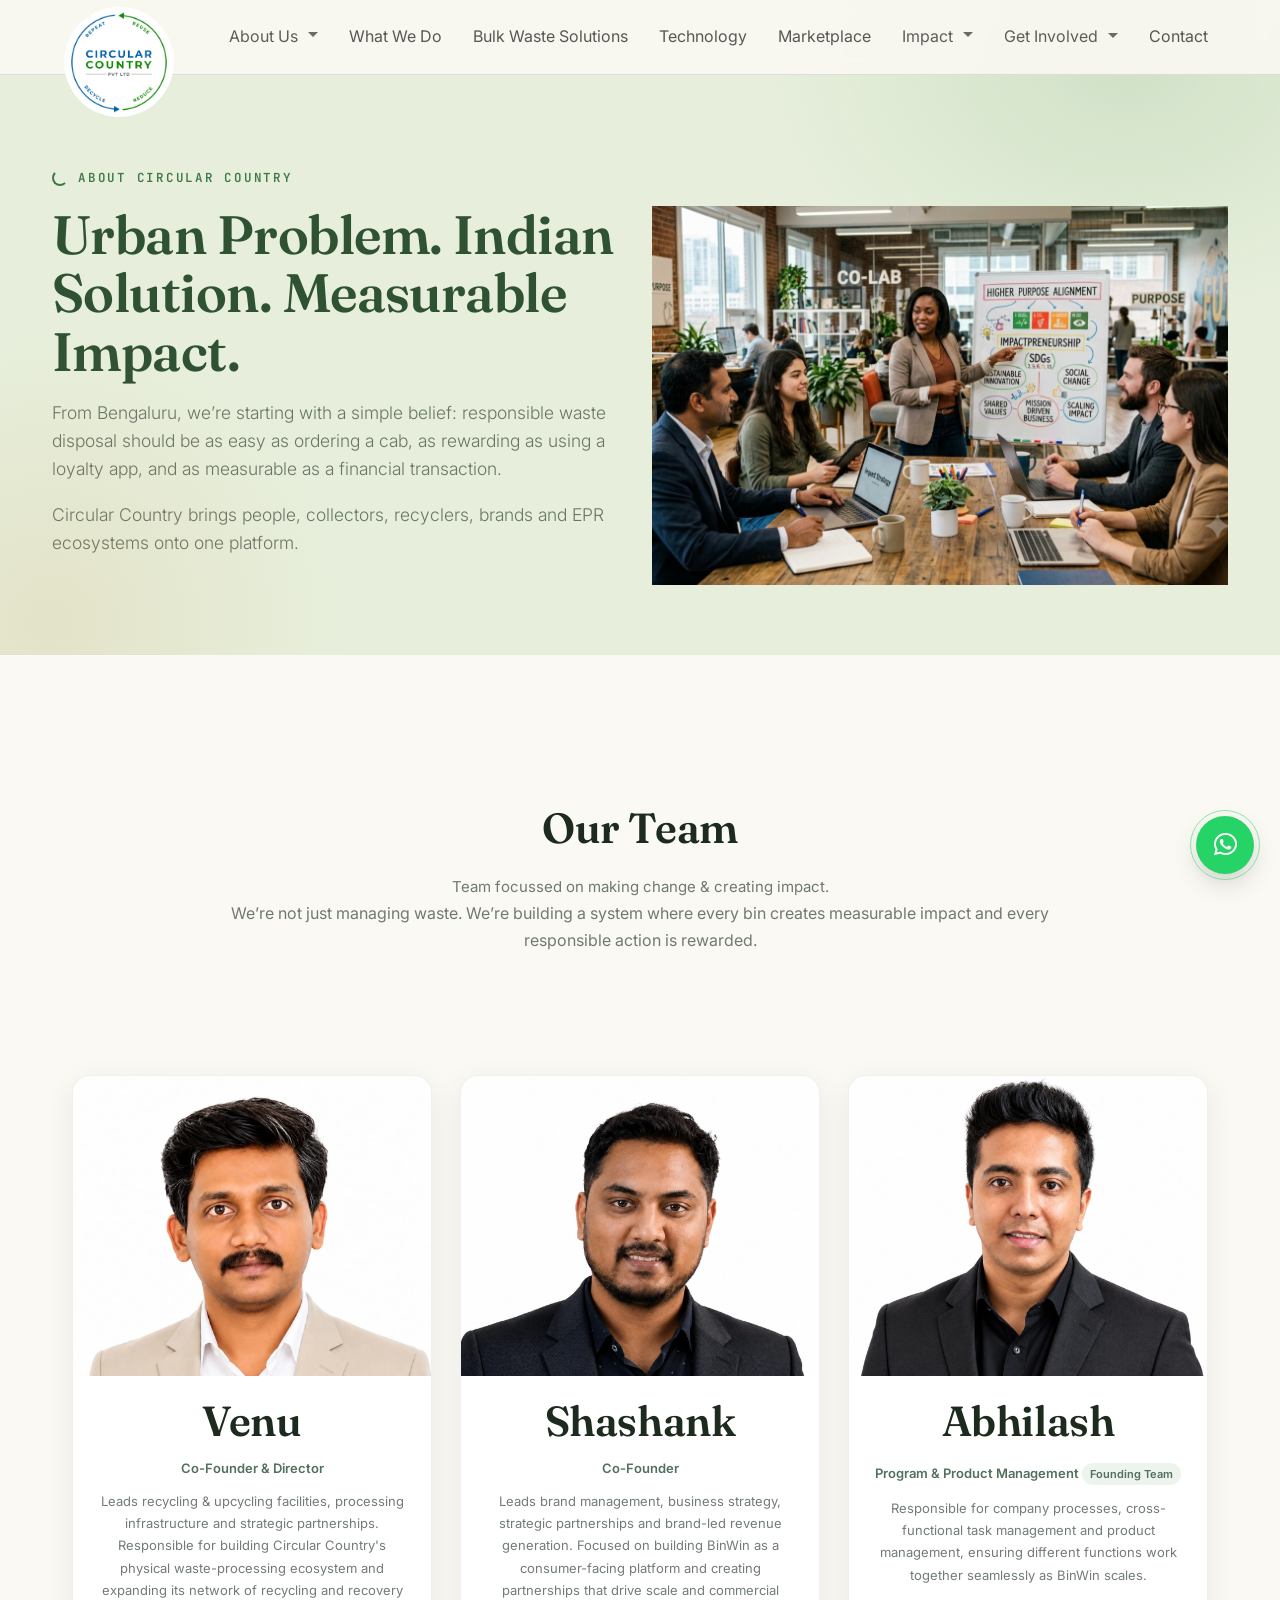
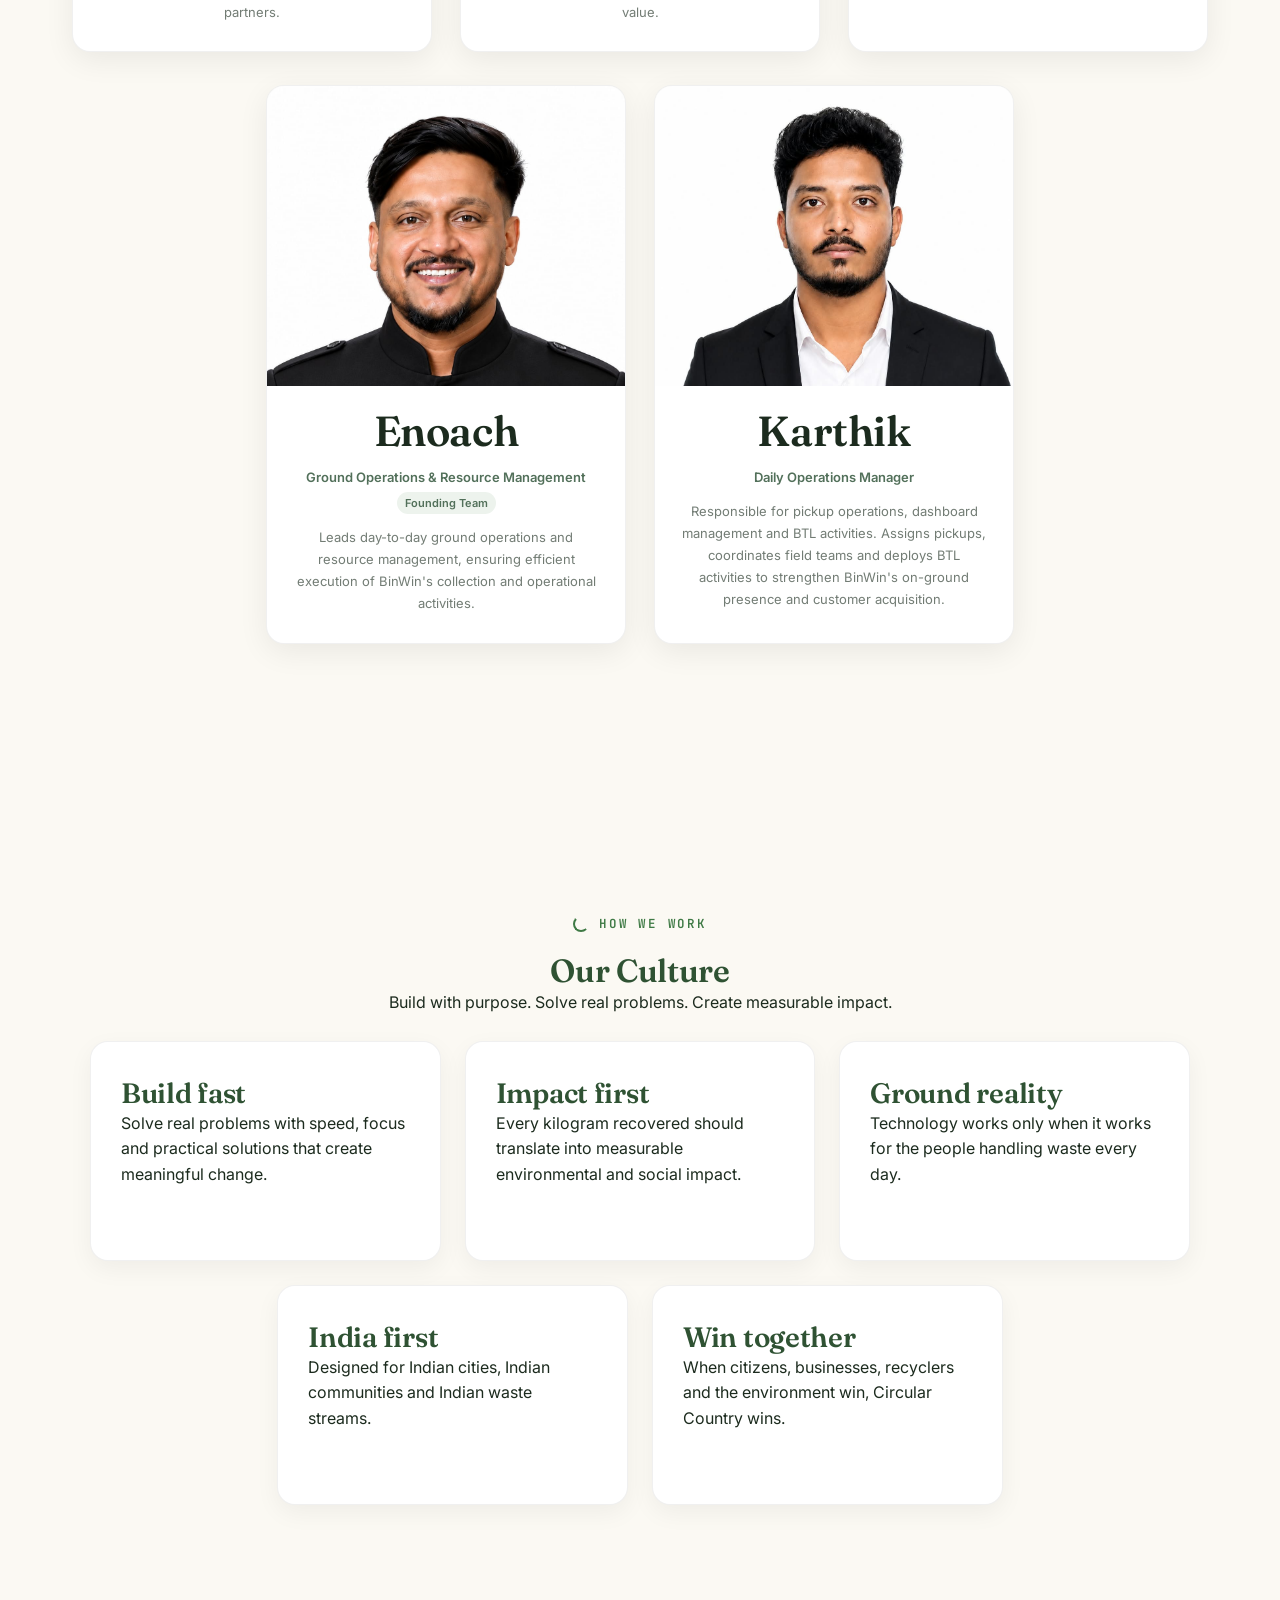
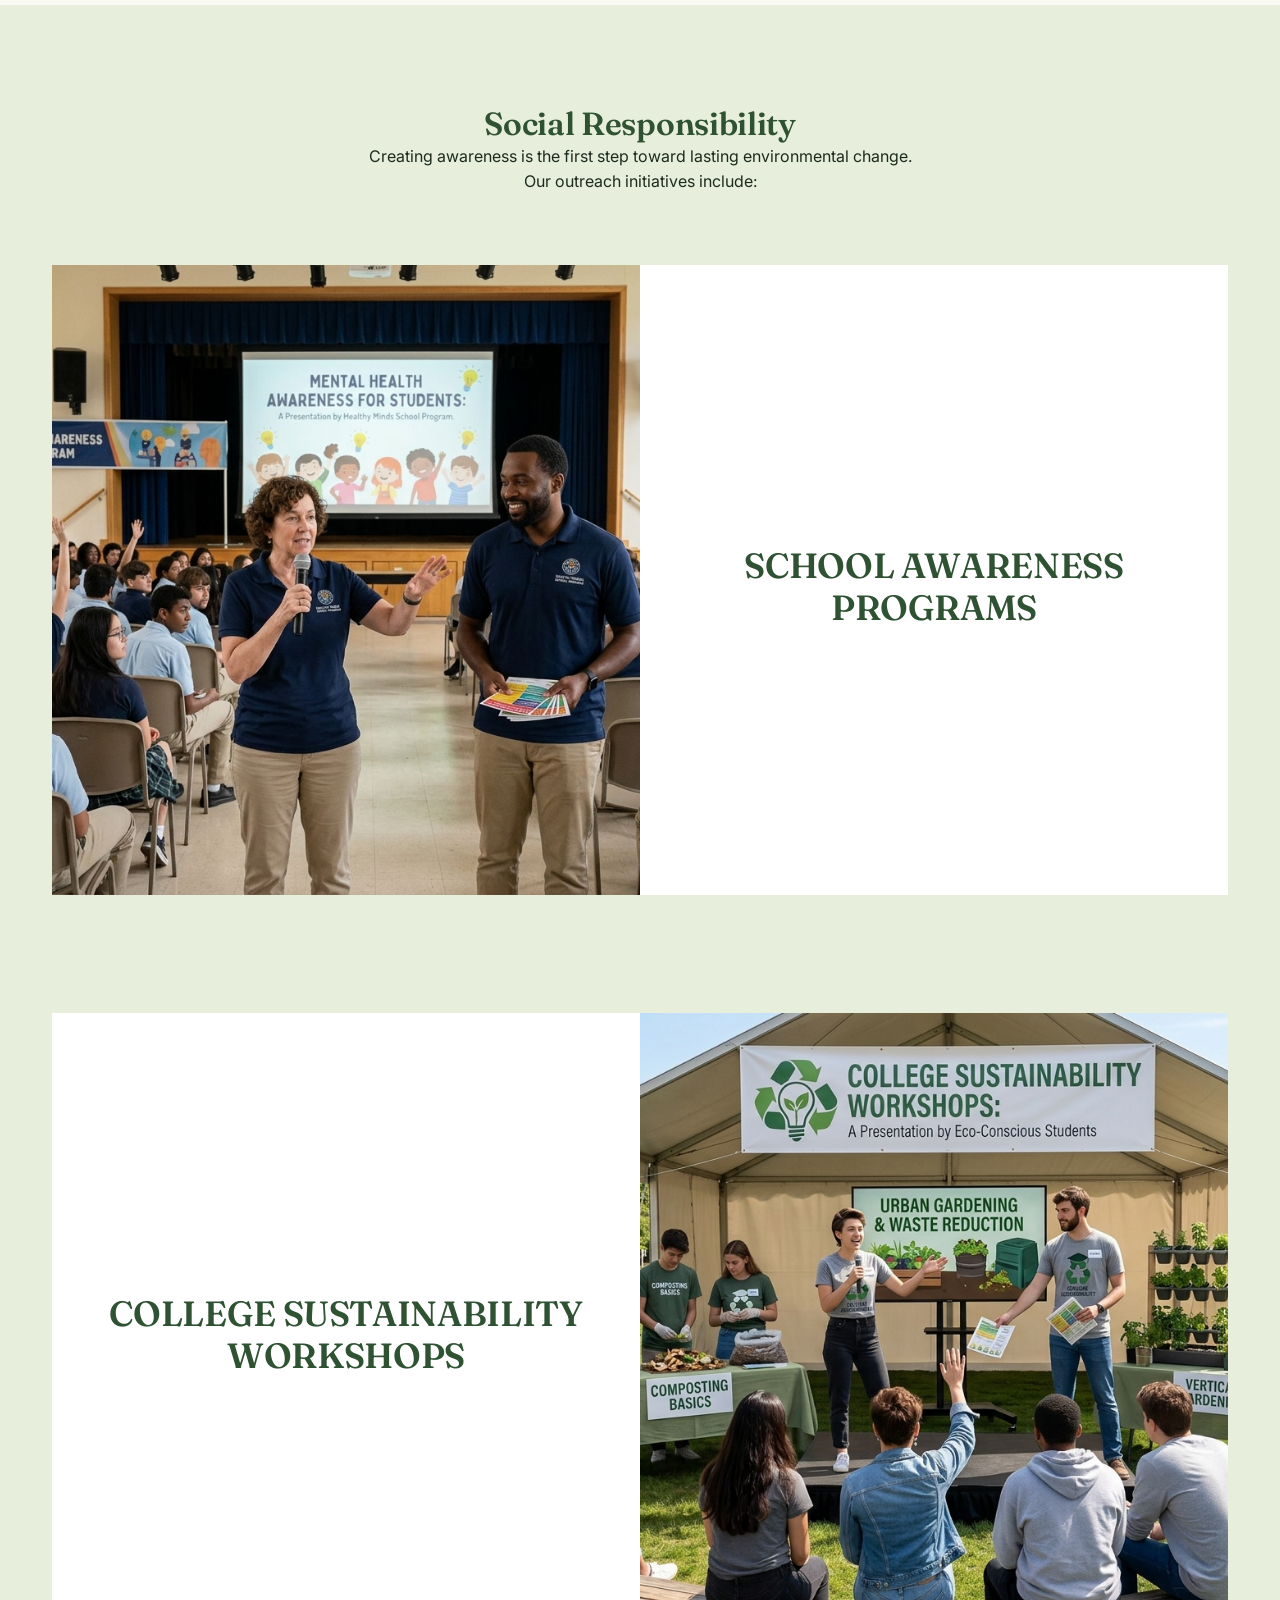
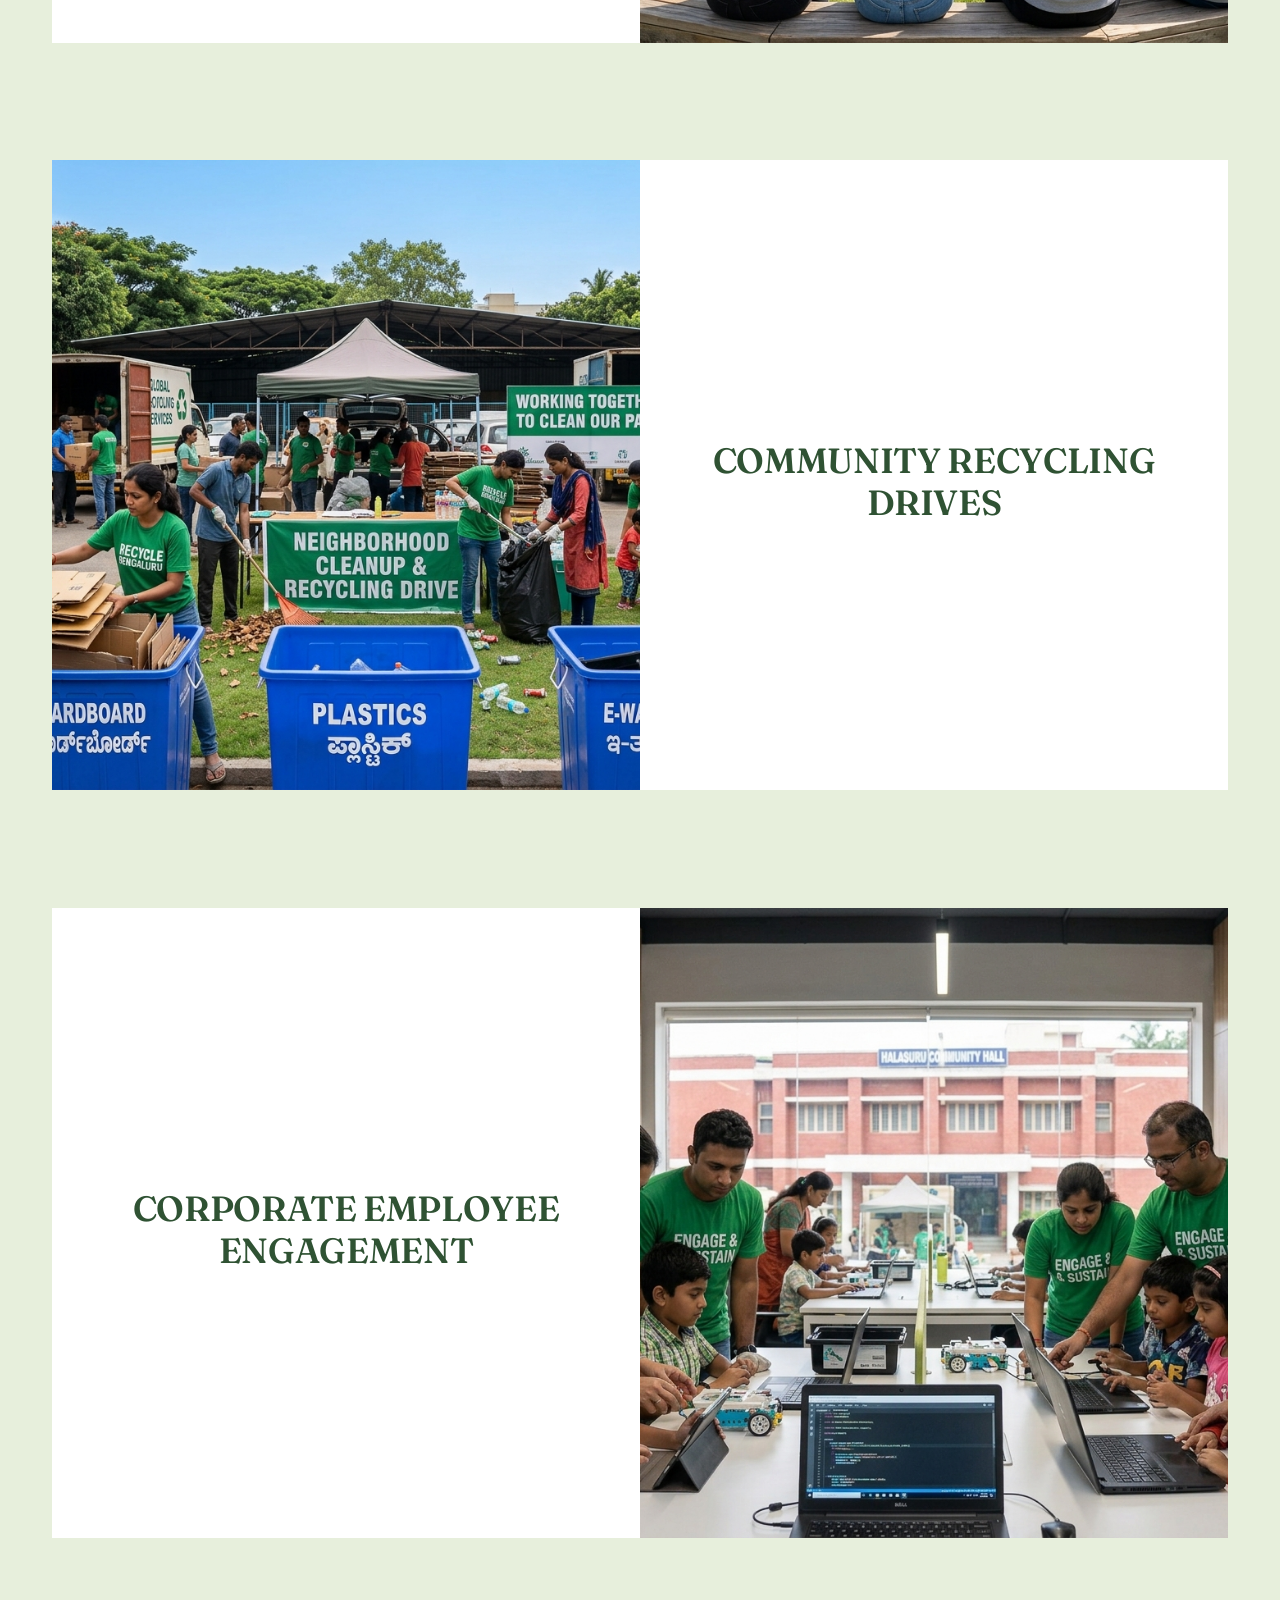
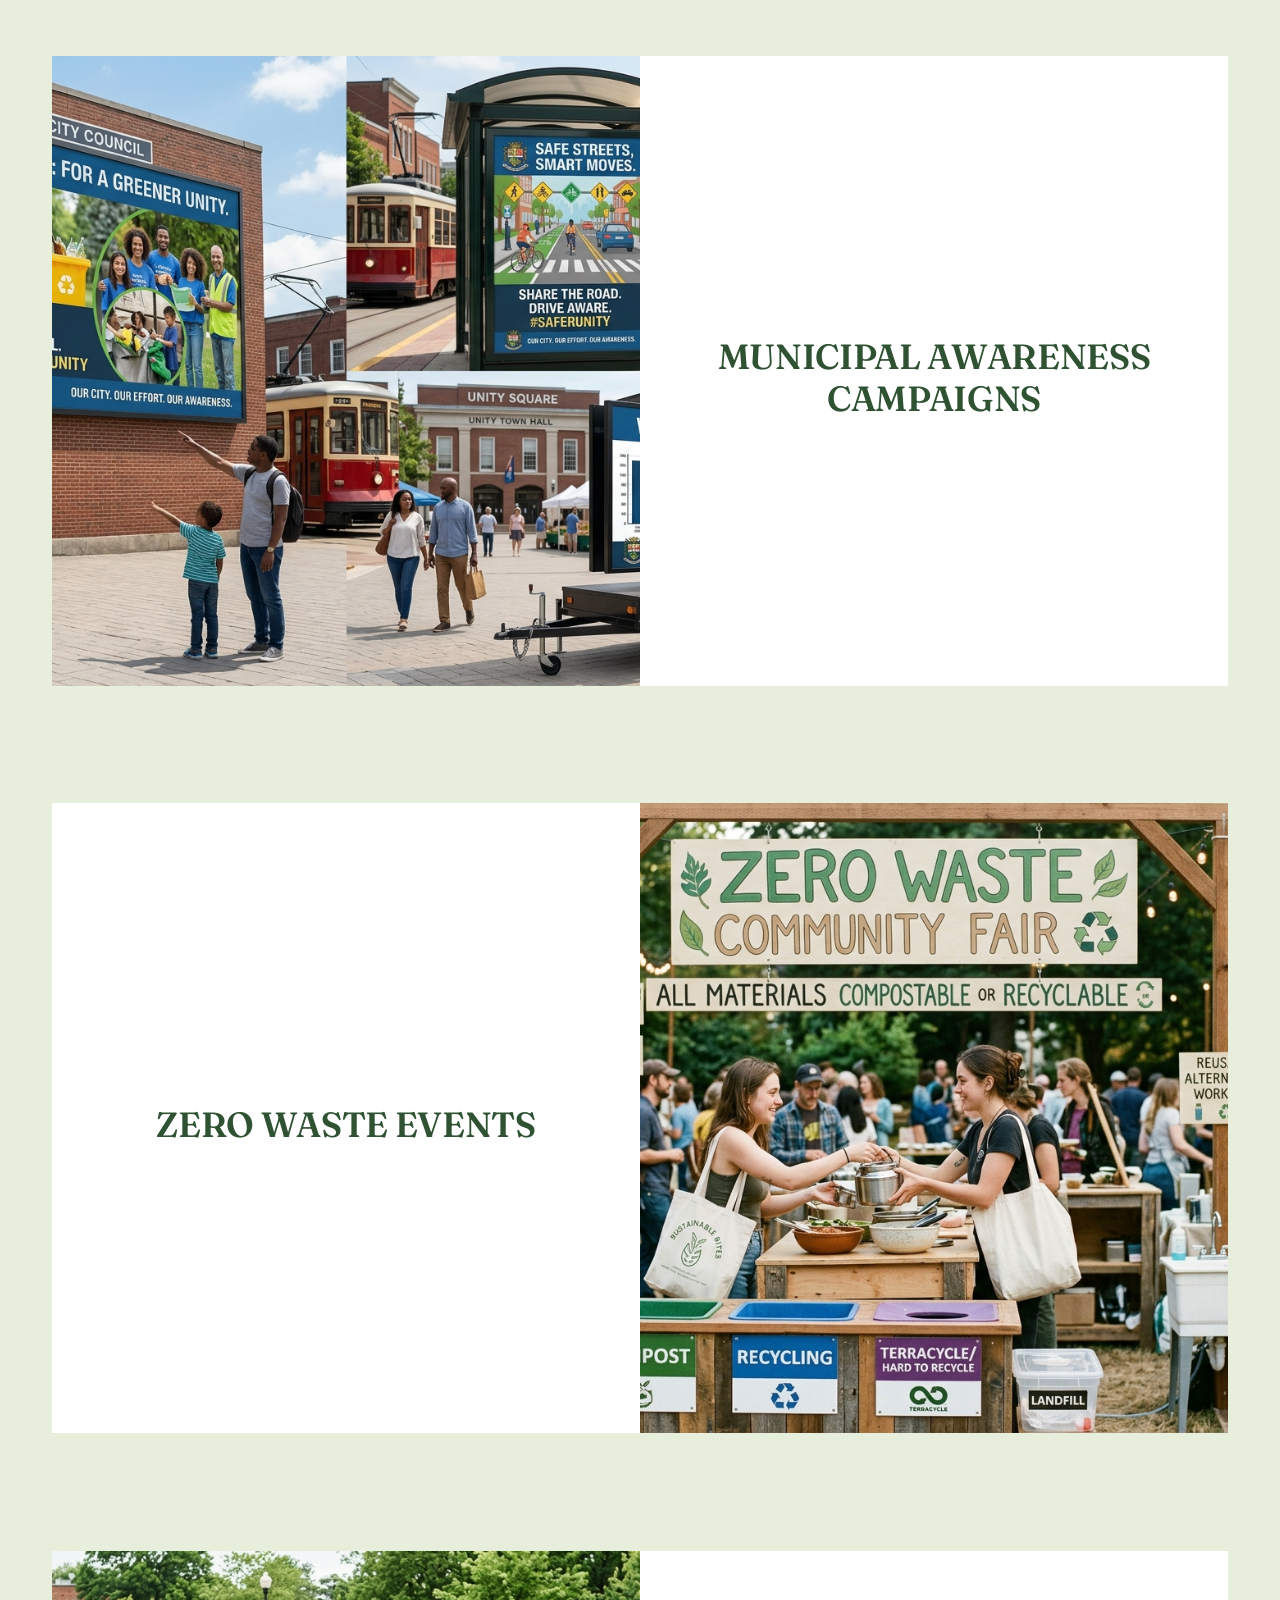
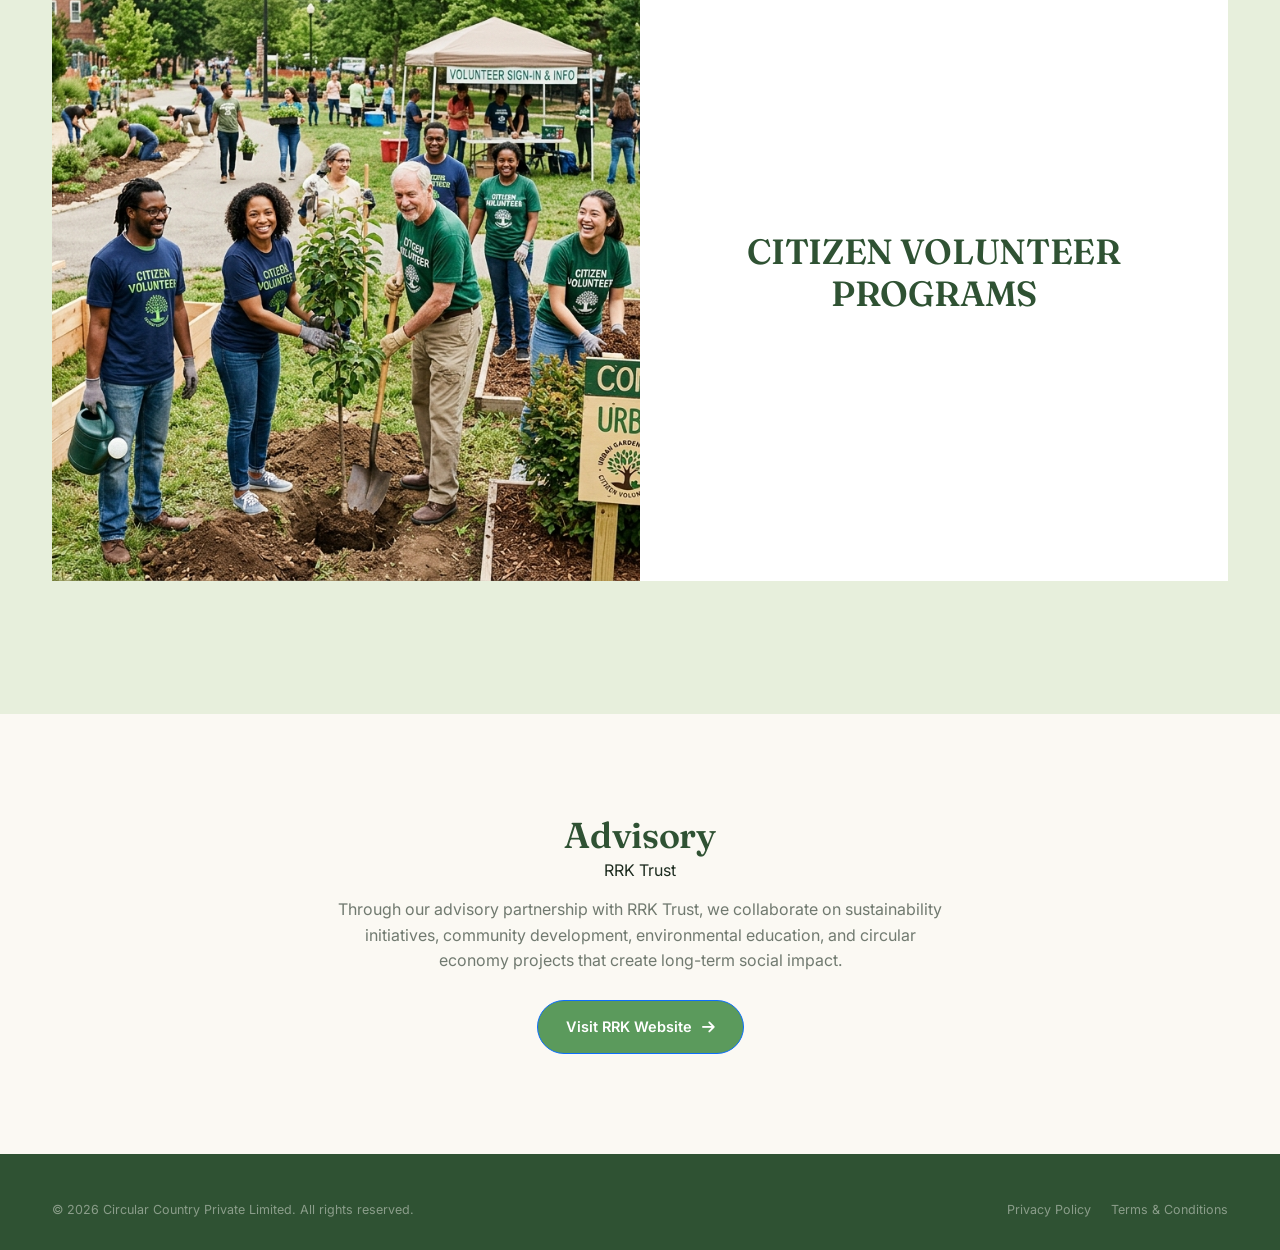
==== commit 778fe322: "update changes" ====
--- a/about.html
+++ b/about.html
@@ -186,7 +186,7 @@
             <img src="assets/images/banners/teams/enoach.jpeg"
                 alt="Enoch - Ground Operations & Resource Management"
                 class="team-mate-image">
-            <h4 class="team-name-title">Enoch</h4>
+            <h4 class="team-name-title">Enoach</h4>
             <p class="team-role-title">
                 Ground Operations &amp; Resource Management
                 <span>Founding Team</span>
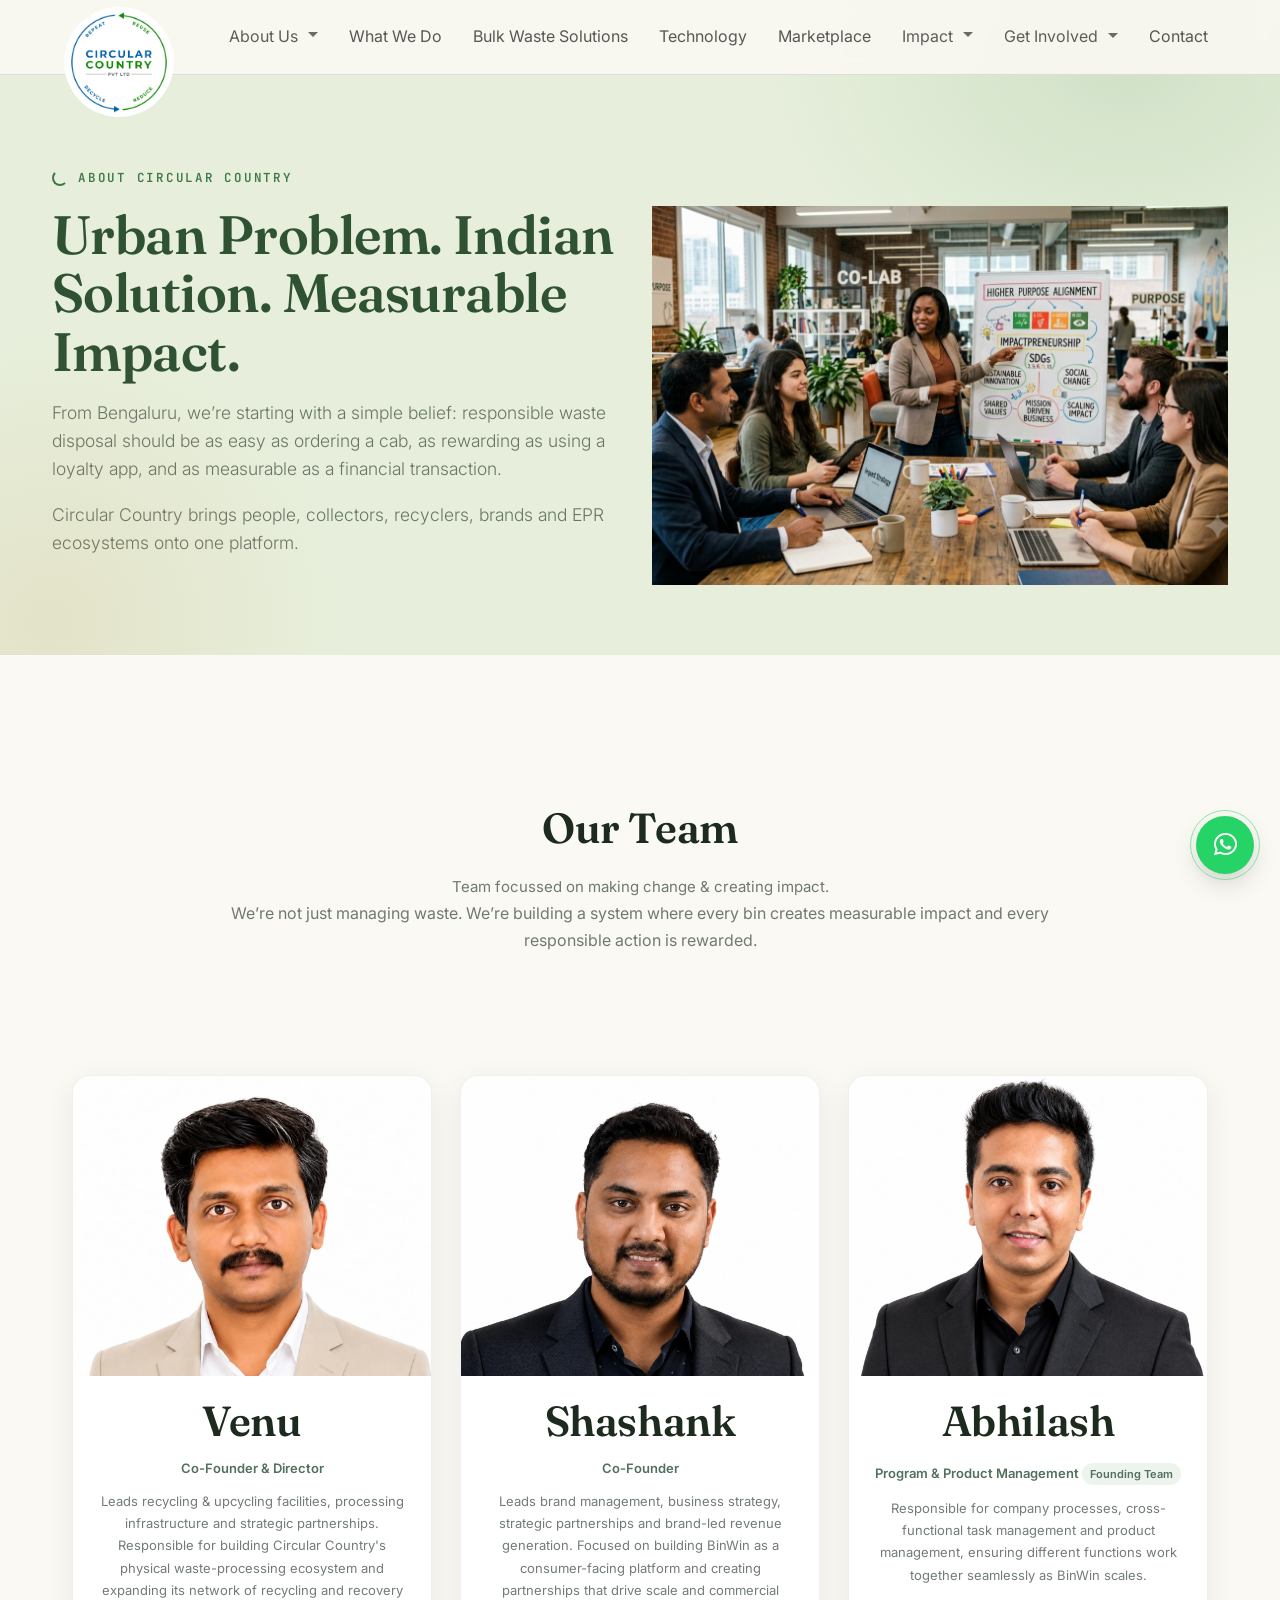
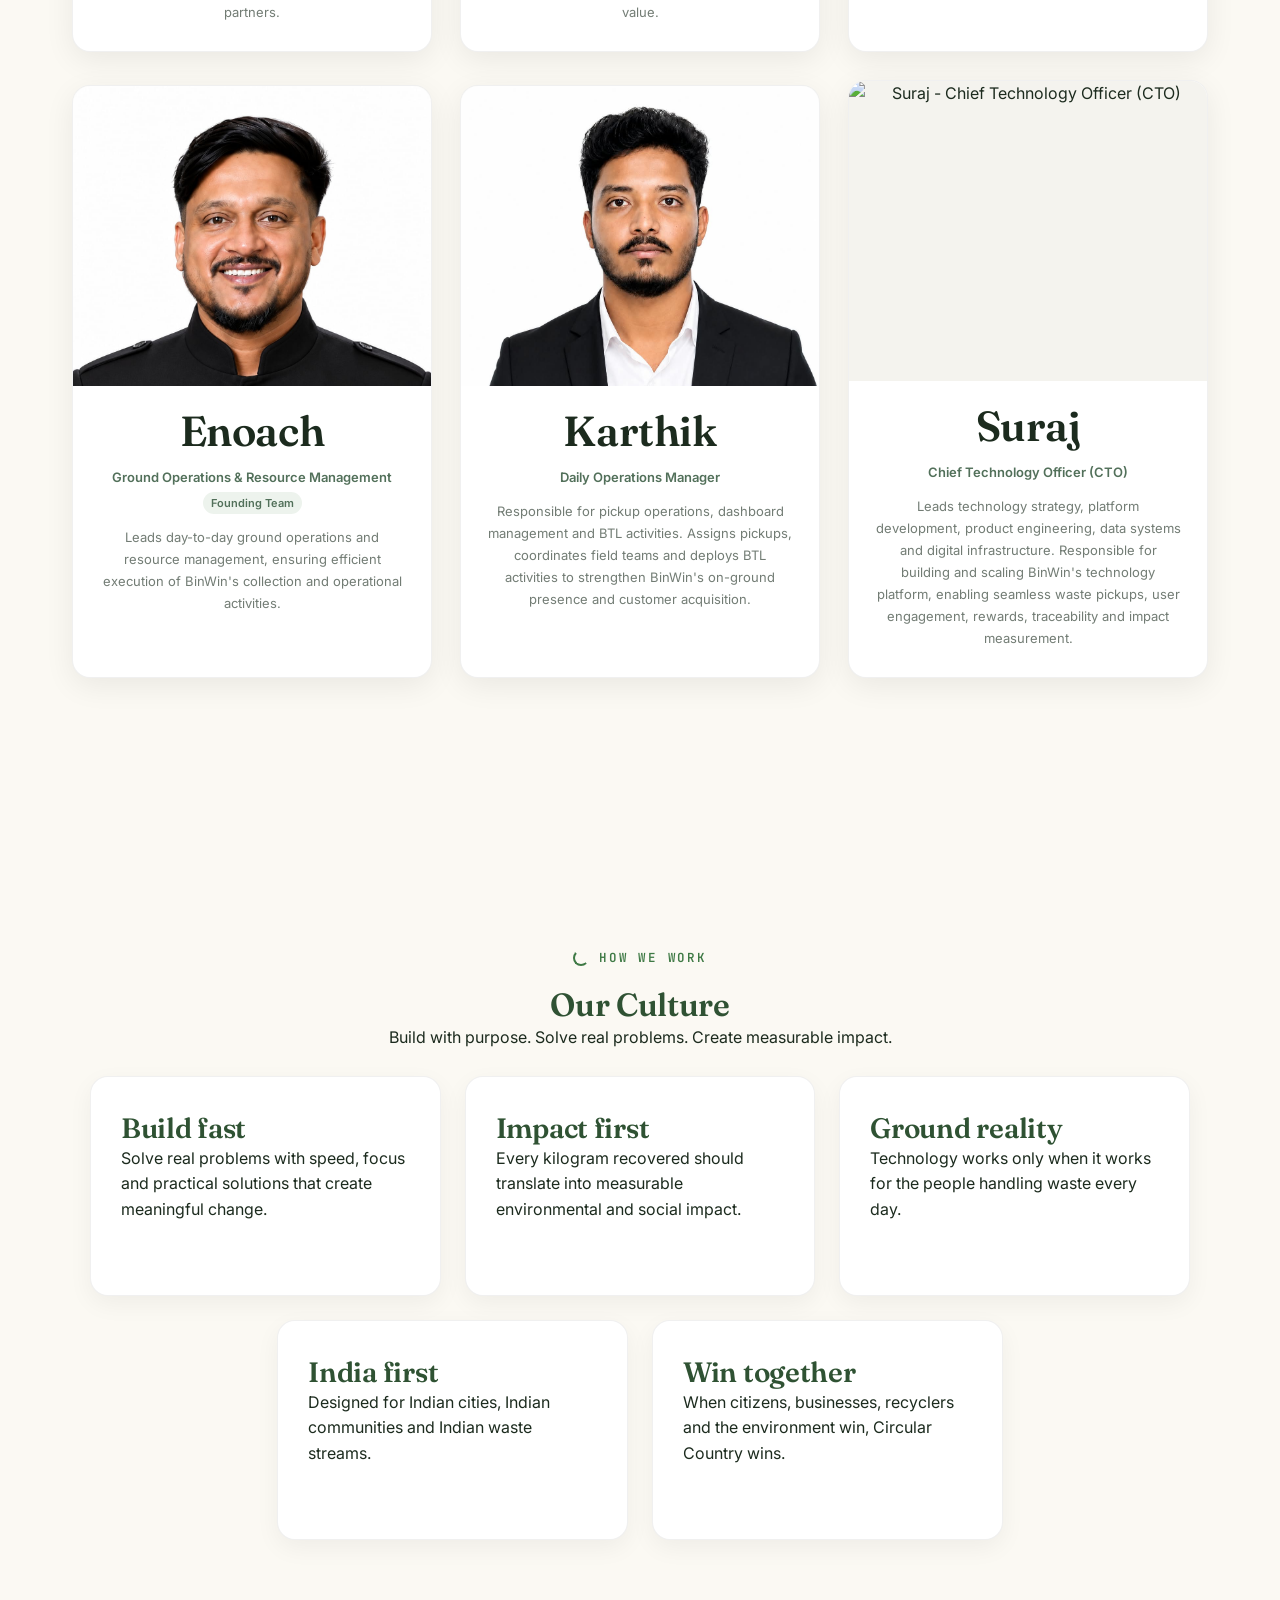
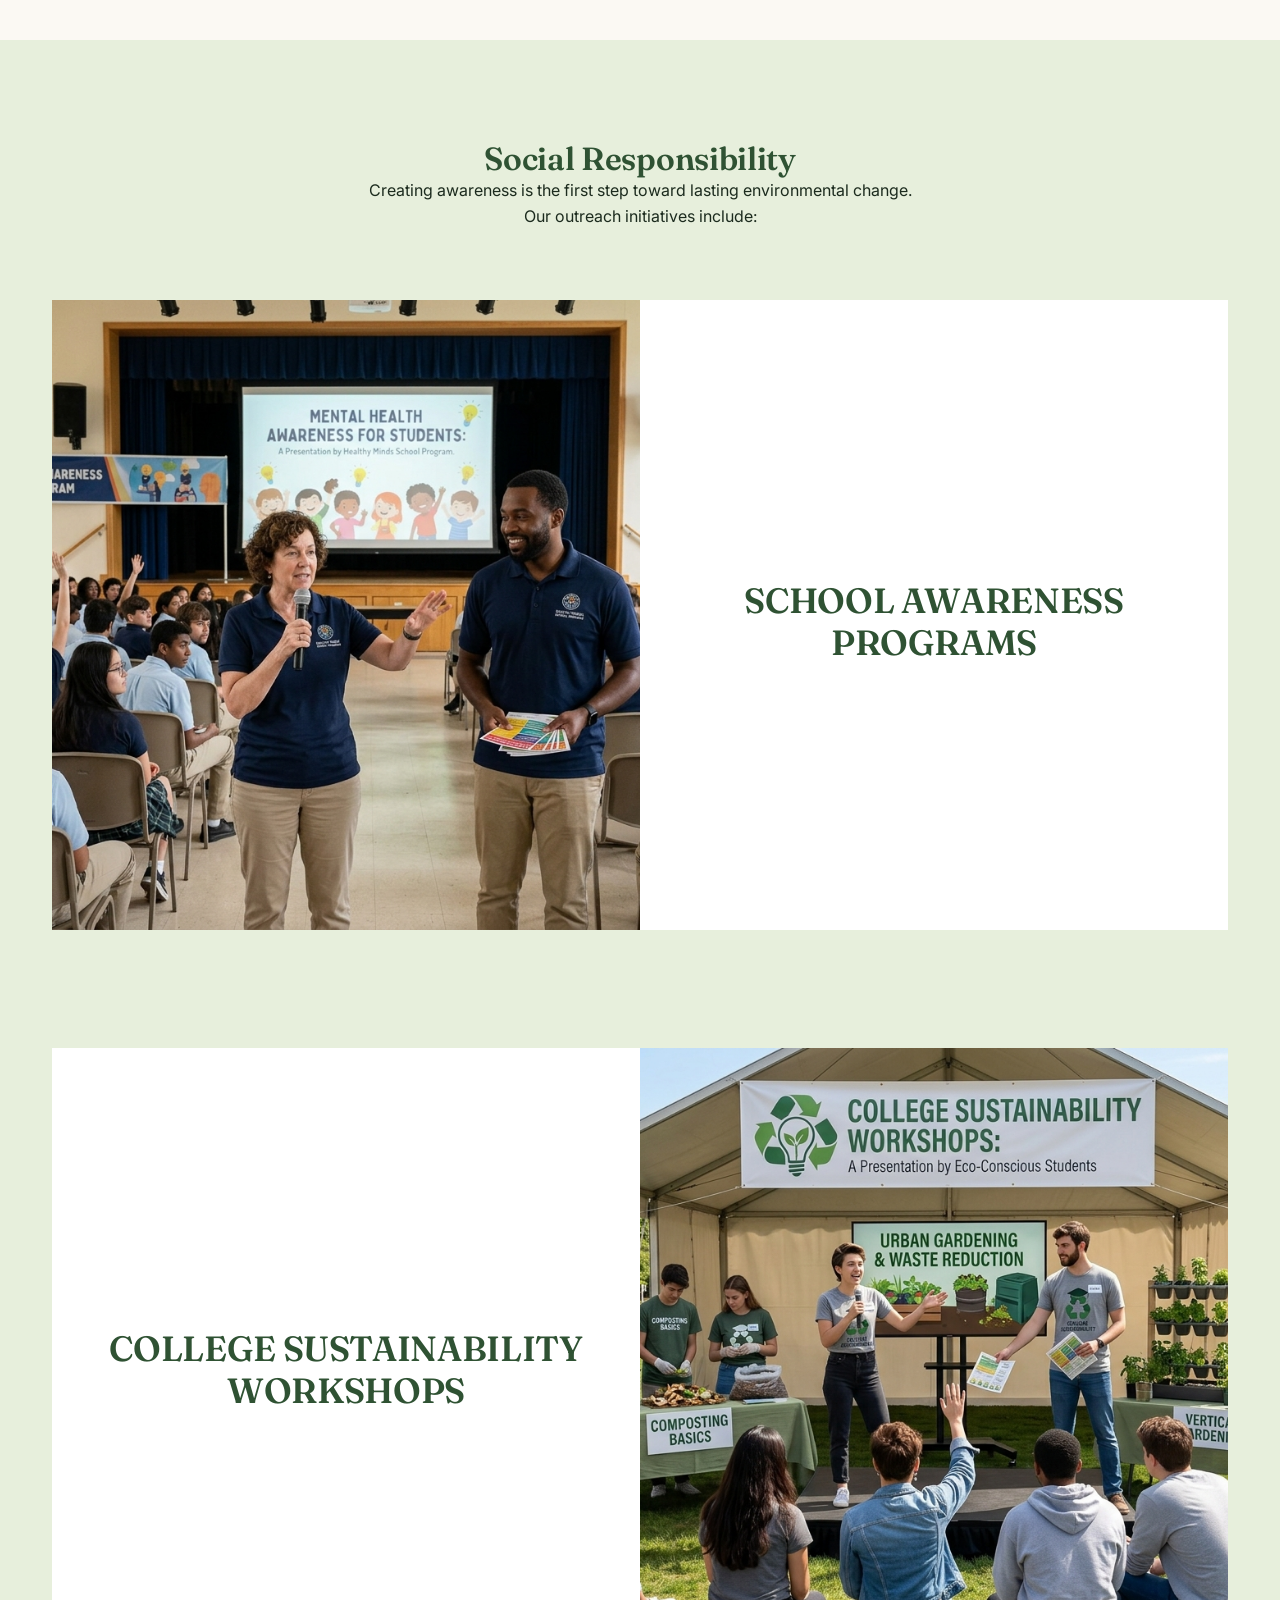
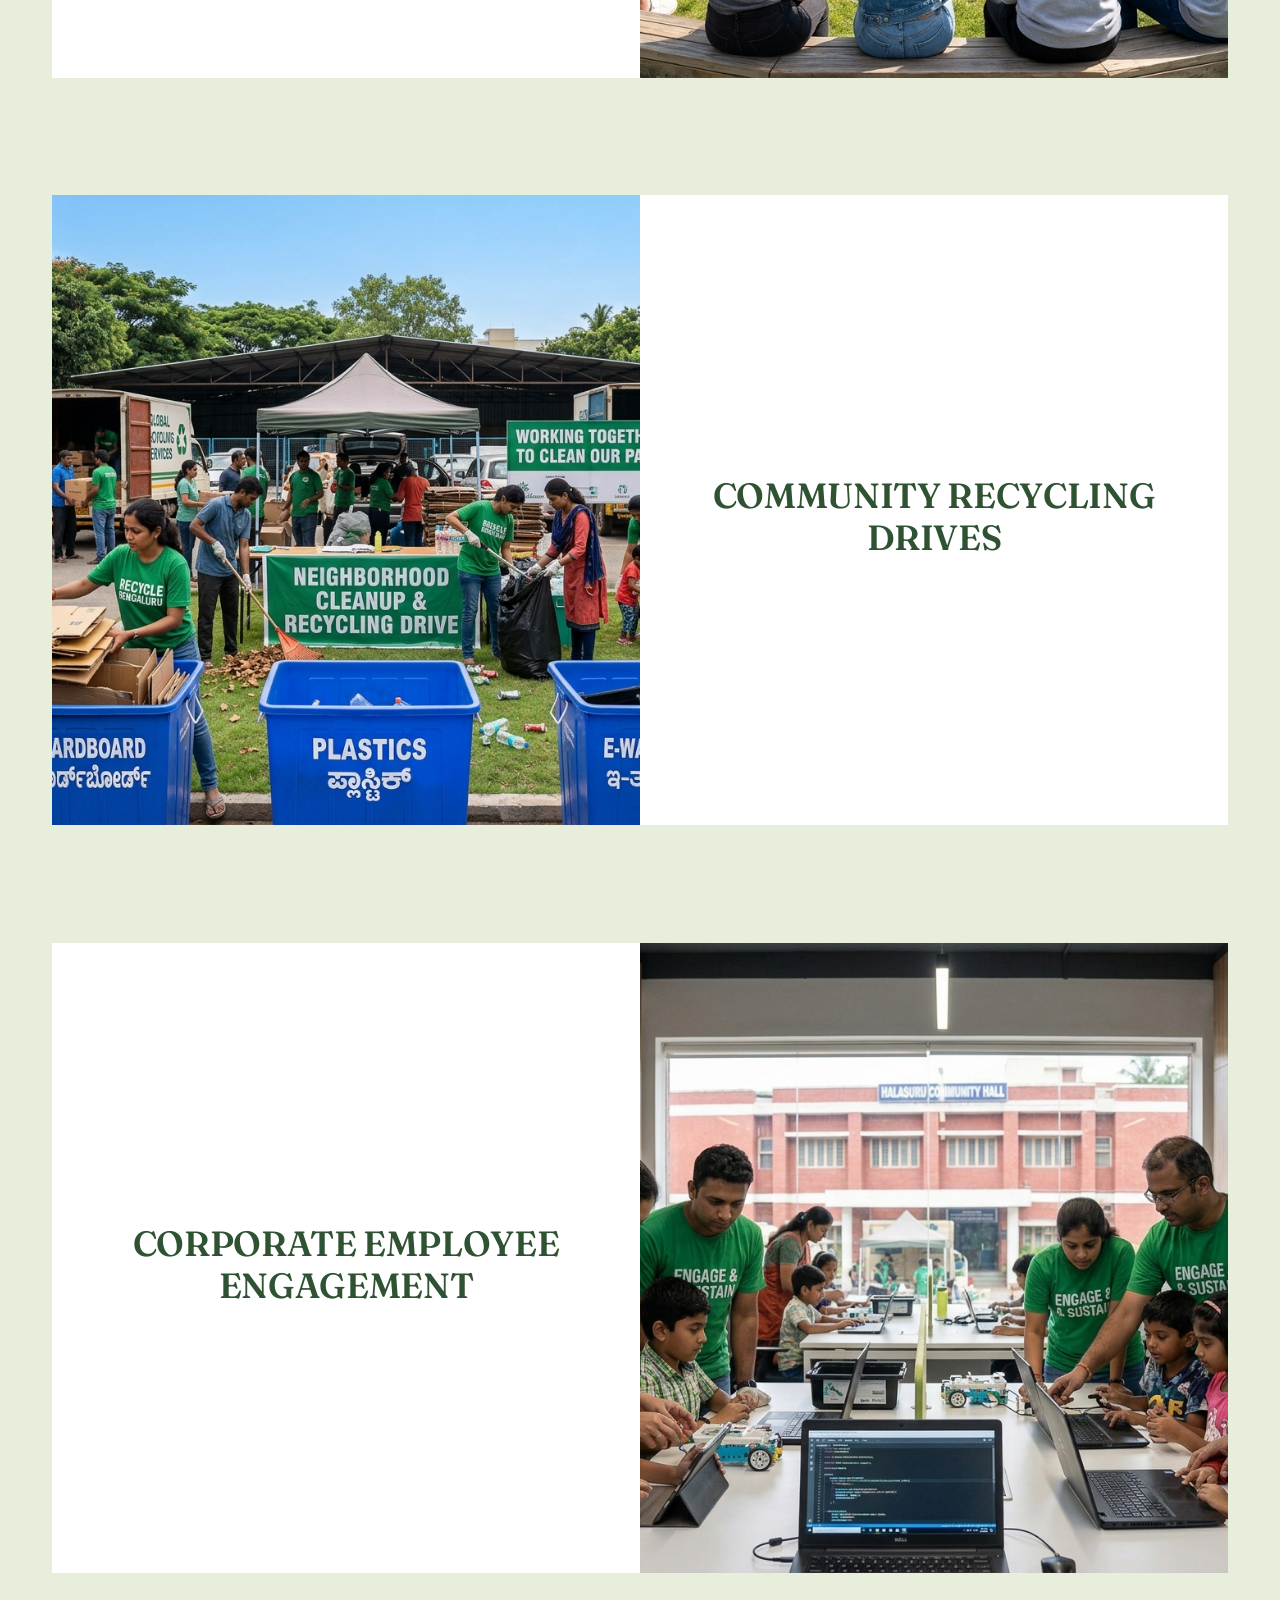
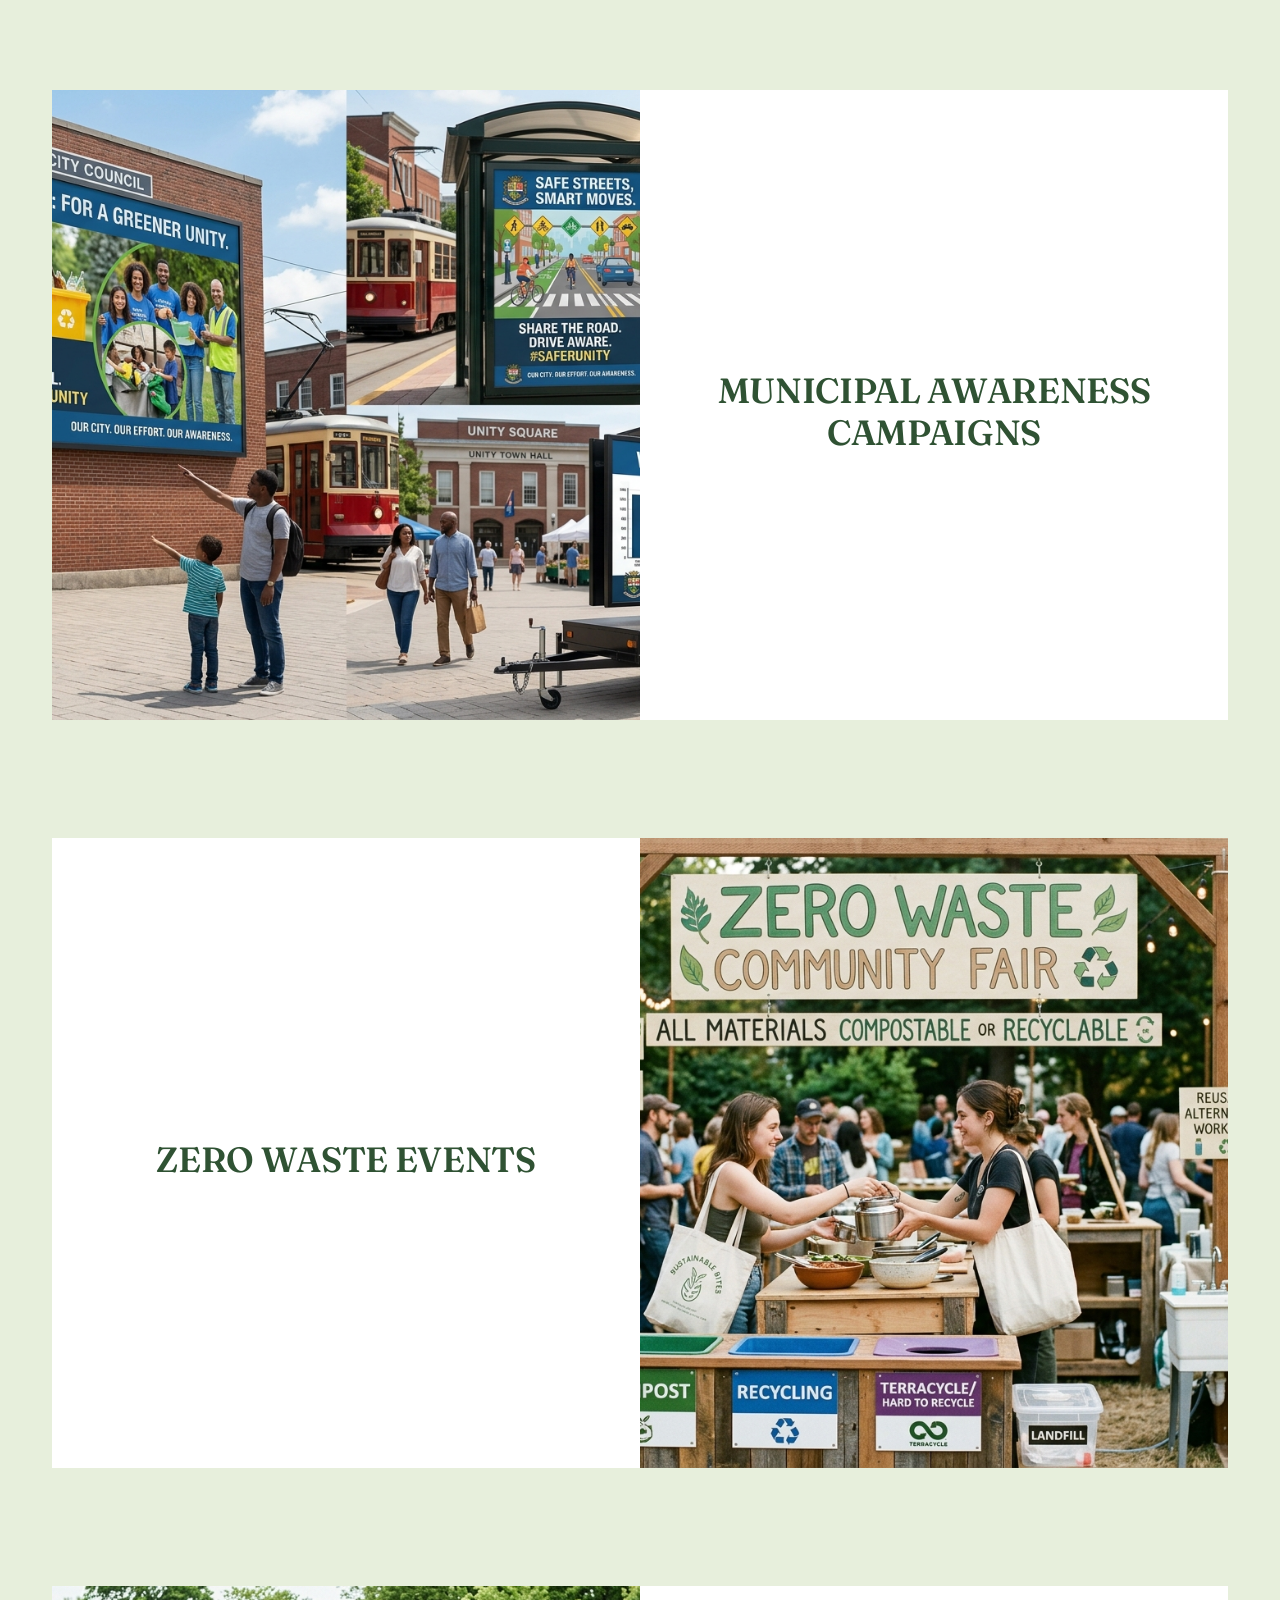
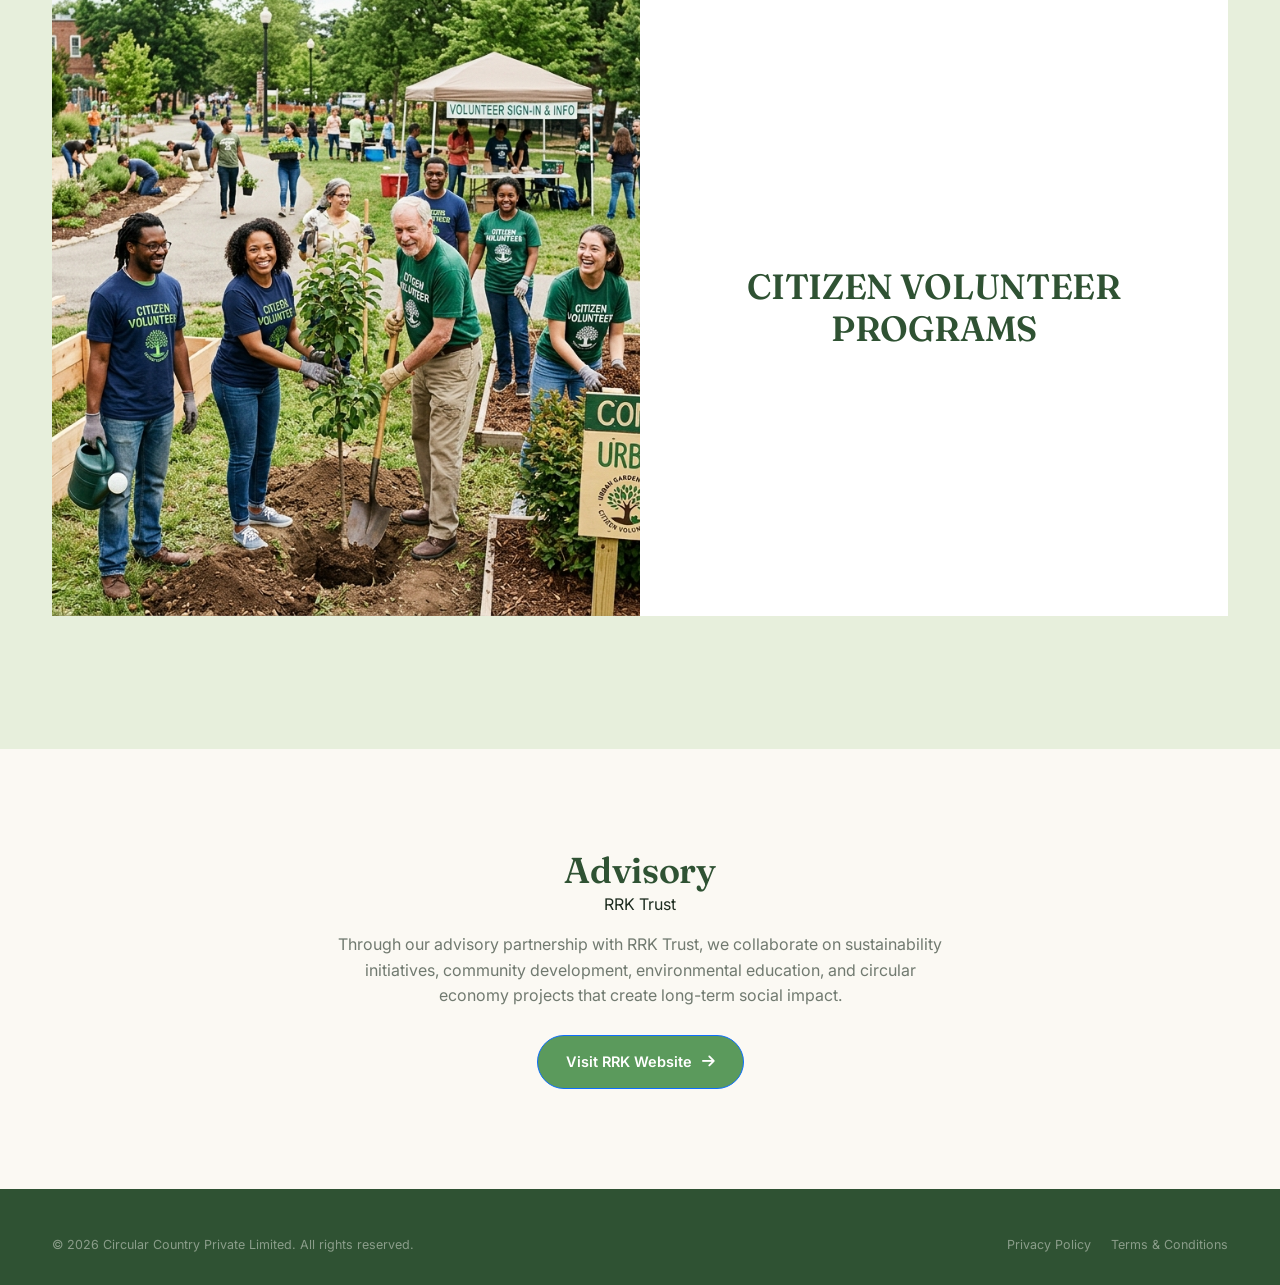
==== commit 61a3b55d: "update team member in cart" ====
--- a/about.html
+++ b/about.html
@@ -16,71 +16,7 @@
 <body>
 
 <!-- ============ HEADER ============ -->
-<header id="siteHeader">
-  <nav class="navbar navbar-expand-lg">
-    <div class="container-fluid">
-      <a href="index.html" class="brand">
-        <img src="assets/images/logo/Circular-Country.png" alt="" class="logo-size">
-      </a>
-      <button class="navbar-toggler" type="button" data-bs-toggle="collapse" data-bs-target="#navbarNav" aria-controls="navbarNav" aria-expanded="false" aria-label="Toggle navigation">
-        <span class="navbar-toggler-icon"></span>
-      </button>
-      <div class="collapse navbar-collapse justify-content-end" id="navbarNav">
-        <ul class="navbar-nav">
-          <li class="nav-item">
-           
-          </li>
-          <li class="nav-item">
-            <div class="dropdown">
-              <button class="nav-link has-icon d-flex align-items-center"><a class="nav-links align-center" href="about.html">About Us</a></button>
-              <div class="dropdown-content">
-                <a href="about.html#our-purpose">Our Purpose</a>
-                <a href="about.html#our-team">Team</a>
-                <a href="about.html#social-responsibility">Social Responsibility</a>
-                <a href="about.html#rrk-trust">RRK Trust</a>
-              </div>
-            </div>
-          </li>
-          <li class="nav-item">
-              <a class="nav-link align-center" href="what-we-do.html">What We Do</a>
-          </li>
-          <li class="nav-item">
-              <a class="nav-link" href="industries.html">Bulk Waste Solutions</a>
-          </li>
-          <li class="nav-item">
-              <a class="nav-link" href="technology.html">Technology</a>
-          </li>
-          <li class="nav-item">
-            <a class="nav-link" href="market.html">Marketplace</a>
-          </li>
-          
-          <li class="nav-item">
-            <div class="dropdown">
-              <button class="nav-link has-icon d-flex align-items-center"><a class="nav-links align-center" href="impact.html">Impact</a></button>
-              <div class="dropdown-content">
-                <a href="impact.html#our-impact">Our Impact</a>
-                <a href="impact.html#campaigns">Content Campaign</a>
-                <a href="impact.html#blogs">Blog</a>
-              </div>
-            </div>
-          </li>
-          <li class="nav-item">
-            <div class="dropdown">
-              <button class="nav-link has-icon"><a class="nav-links align-center" href="get-involved.html">Get Involved</a></button>
-              <div class="dropdown-content">
-                <a href="get-involved.html#careers">Careers & Volunteering</a>
-                <a href="get-involved.html#partnerships">Partner With Us</a>
-              </div>
-            </div>
-          </li>
-          <li class="nav-item">
-            <a class="nav-link" href="contact.html">Contact</a>
-          </li>
-        </ul>
-      </div>
-    </div>
-  </nav>
-</header>
+<div id="header_html"></div>
 
 <div class="drawer" id="drawer">
   <button class="drawer-close" id="drawerClose" aria-label="Close menu"><i class="fa-solid fa-xmark"></i></button>
@@ -215,6 +151,24 @@
                 customer acquisition.
             </p>
         </div>
+        <!-- Suraj -->
+        <div class="team-cards text-center">
+            <img src="assets/images/banners/teams/suraj.jpeg"
+                alt="Suraj - Chief Technology Officer (CTO)"
+                class="team-mate-image">
+            <h4 class="team-name-title">
+                Suraj
+            </h4>
+            <p class="team-role-title">
+                Chief Technology Officer (CTO)
+            </p>
+            <p>
+                Leads technology strategy, platform development, product engineering,
+                data systems and digital infrastructure. Responsible for building and
+                scaling BinWin's technology platform, enabling seamless waste pickups,
+                user engagement, rewards, traceability and impact measurement.
+            </p>
+        </div>
       </div>
     </div>
   </div>
@@ -354,59 +308,9 @@
 </section>
 
 <!-- ============ FOOTER ============ -->
-<footer>
-  <div class="wrap">
-    <!-- <div class="footer-top">
-      <div class="footer-brand">
-        <div class="brand brand-dark">
-          <img src="assets/images/logo/Circular-sCountry-bg.png" alt="Circular Country Logo" class="footer-logo">
-        </div>
-        <p>Our responsibility for a better tomorrow starts here. Collection, recycling, and EPR compliance built for India's circular economy.</p>
-        <div class="footer-social">
-          <a href="#" aria-label="Facebook"><i class="fa-brands fa-facebook-f"></i></a>
-          <a href="#" aria-label="Instagram"><i class="fa-brands fa-instagram"></i></a>
-          <a href="#" aria-label="LinkedIn"><i class="fa-brands fa-linkedin-in"></i></a>
-          <a href="#" aria-label="YouTube"><i class="fa-brands fa-youtube"></i></a>
-        </div>
-      </div>
-      <div class="footer-col">
-        <h5>Pages</h5>
-        <a href="index.html">Home</a>
-        <a href="about.html">About Us</a>
-        <a href="industries.html">Bulk Waste Solutions</a>
-        <a href="technology.html">Technology</a>
-      </div>
-      <div class="footer-col">
-        <h5>What We DO?</h5>
-        <a href="services.html">Waste Collection</a>
-        <a href="services.html">Recycling</a>
-        <a href="services.html">EPR Services</a>
-        <a href="services.html">Carbon Credits</a>
-      </div>
-      <div class="footer-col">
-        <h5>Get In Touch</h5>
-        <a href="tel:+916366770120">+91 63667 70120</a>
-        <a href="mailto:support@binwin.earth">support@binwin.earth</a>
-        <p>Bangalore, India</p>
-      </div>
-    </div> -->
-    <div class="footer-bottom">
-      <span>&copy; 2026 Circular Country Private Limited. All rights reserved.</span>
-      <div class="legal-links">
-        <a href="#">Privacy Policy</a>
-        <a href="#">Terms &amp; Conditions</a>
-      </div>
-    </div>
-  </div>
-</footer>
-
-<a class="wa-float" href="https://wa.me/916366770120?text=Join%20%26%20Be%20A%20Part%20Of%20India%E2%80%99s%20Waste%20Recycling%20Revolution%20!%20Your%20Responsibility%20For%20A%20Better%20Tomorrow%20Starts%20Here%20!" target="_blank" rel="noopener" aria-label="Chat on WhatsApp">
-  <i class="fa-brands fa-whatsapp"></i>
-</a>
-
-<div class="toast" id="toast"><i class="fa-solid fa-circle-check"></i><span id="toastMsg">Submitted</span></div>
-
+<script src="assets/javascript/script.js"></script>
 <script src="assets/javascript/bootstrap.js"></script>
-<script src="assets/javascript/script.js"></script>
+
+<div id="footer_html"></div>
 </body>
 </html>
--- a/assets/css/styles.css
+++ b/assets/css/styles.css
@@ -1587,4 +1587,23 @@
         margin-left: 0;
         min-height: auto;
     }
+}
+
+section.cts_buttons {
+    padding: 14px 0;
+    background: var(--sage);
+    display: flex;
+    justify-content: center;
+    align-items: center;
+}
+
+.cts_div {
+    text-align: center;
+    padding: 2% 17%;
+}
+
+@media (max-width: 575px) {
+    .cts_div {
+        padding: 24px 20px;
+    }
 }
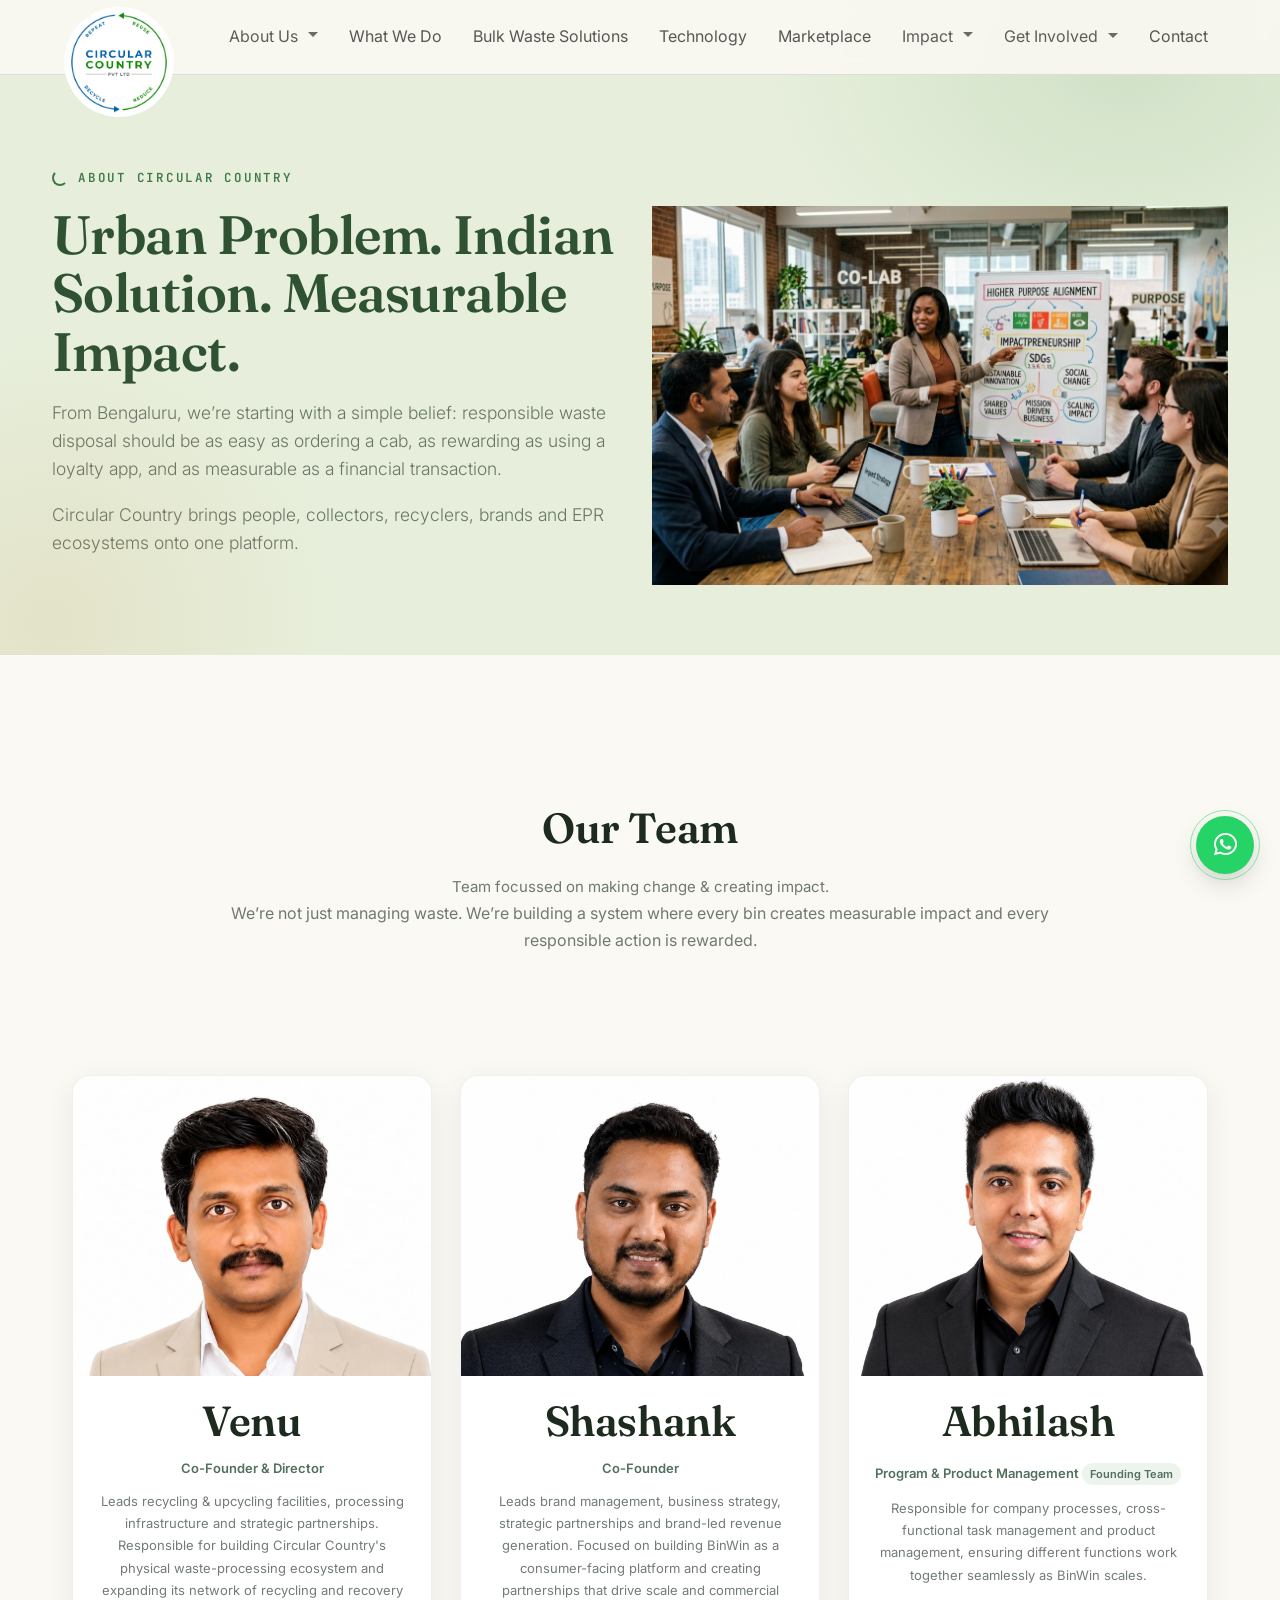
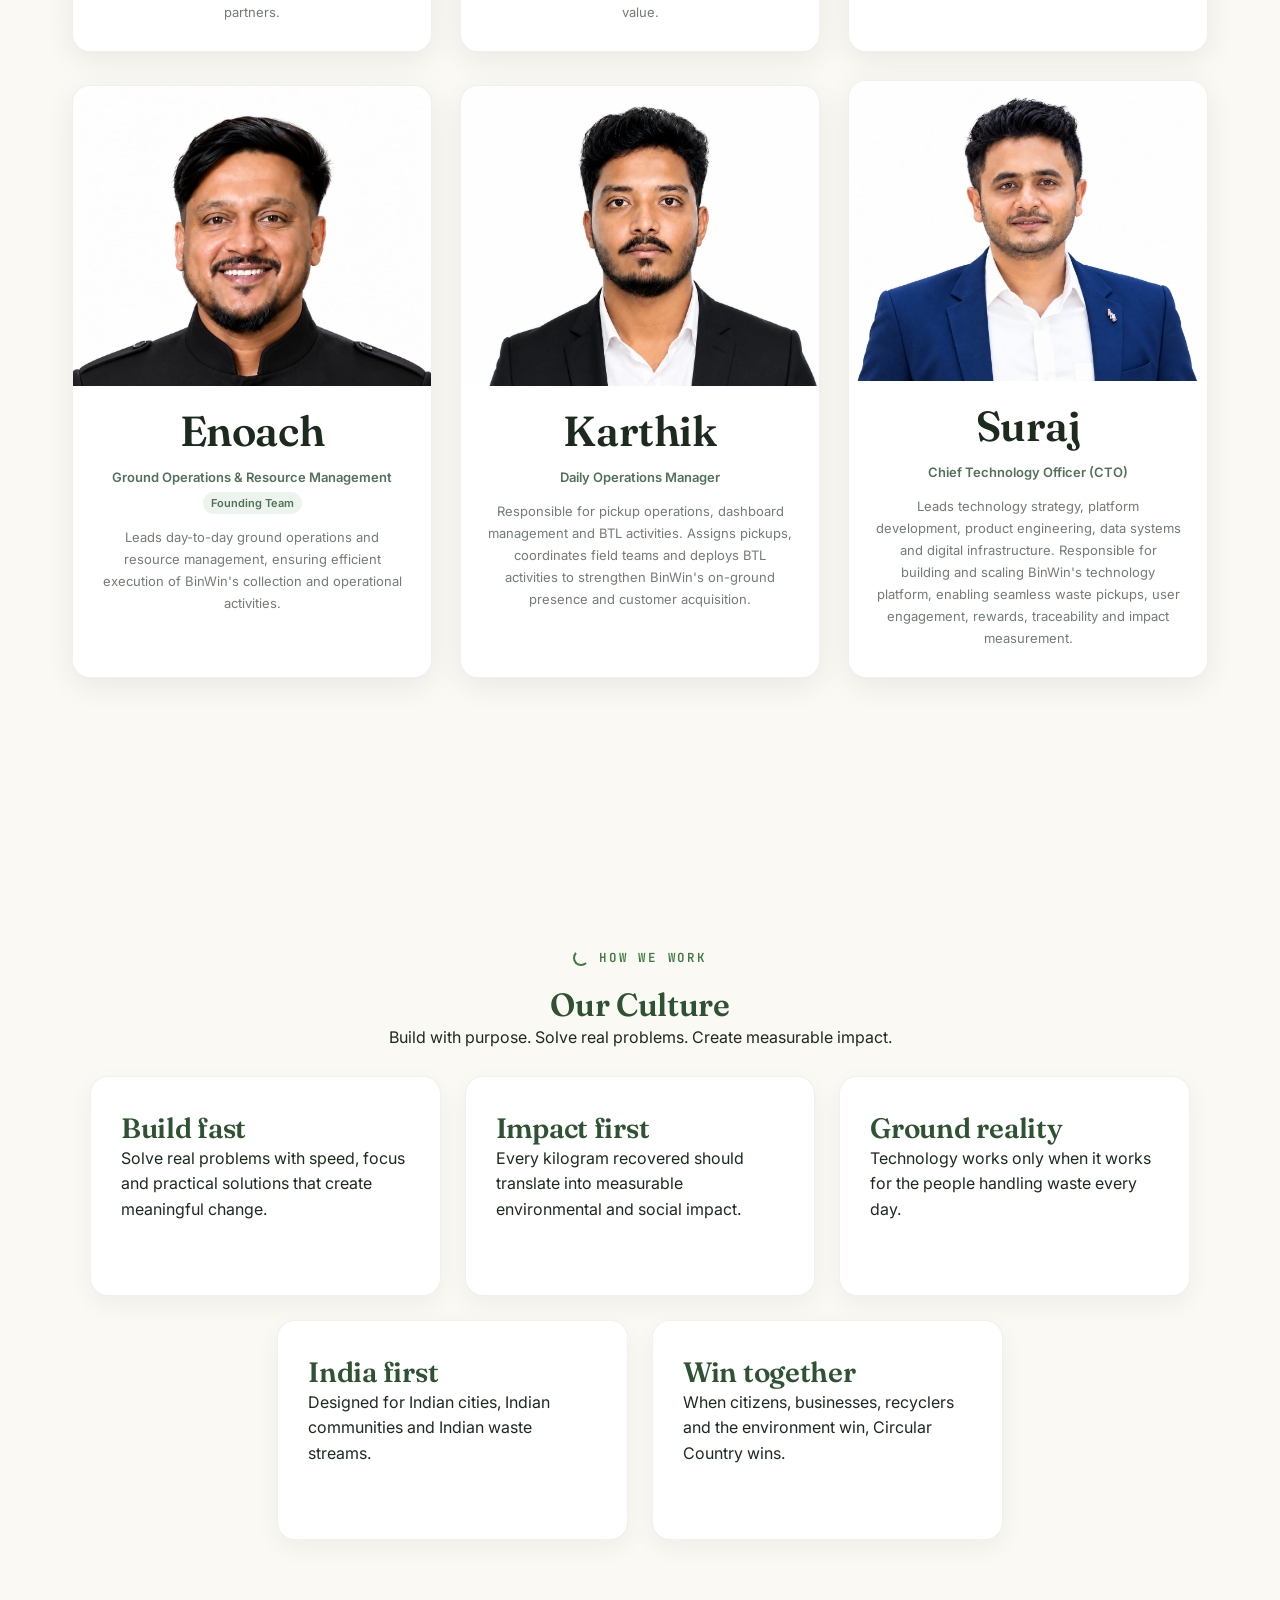
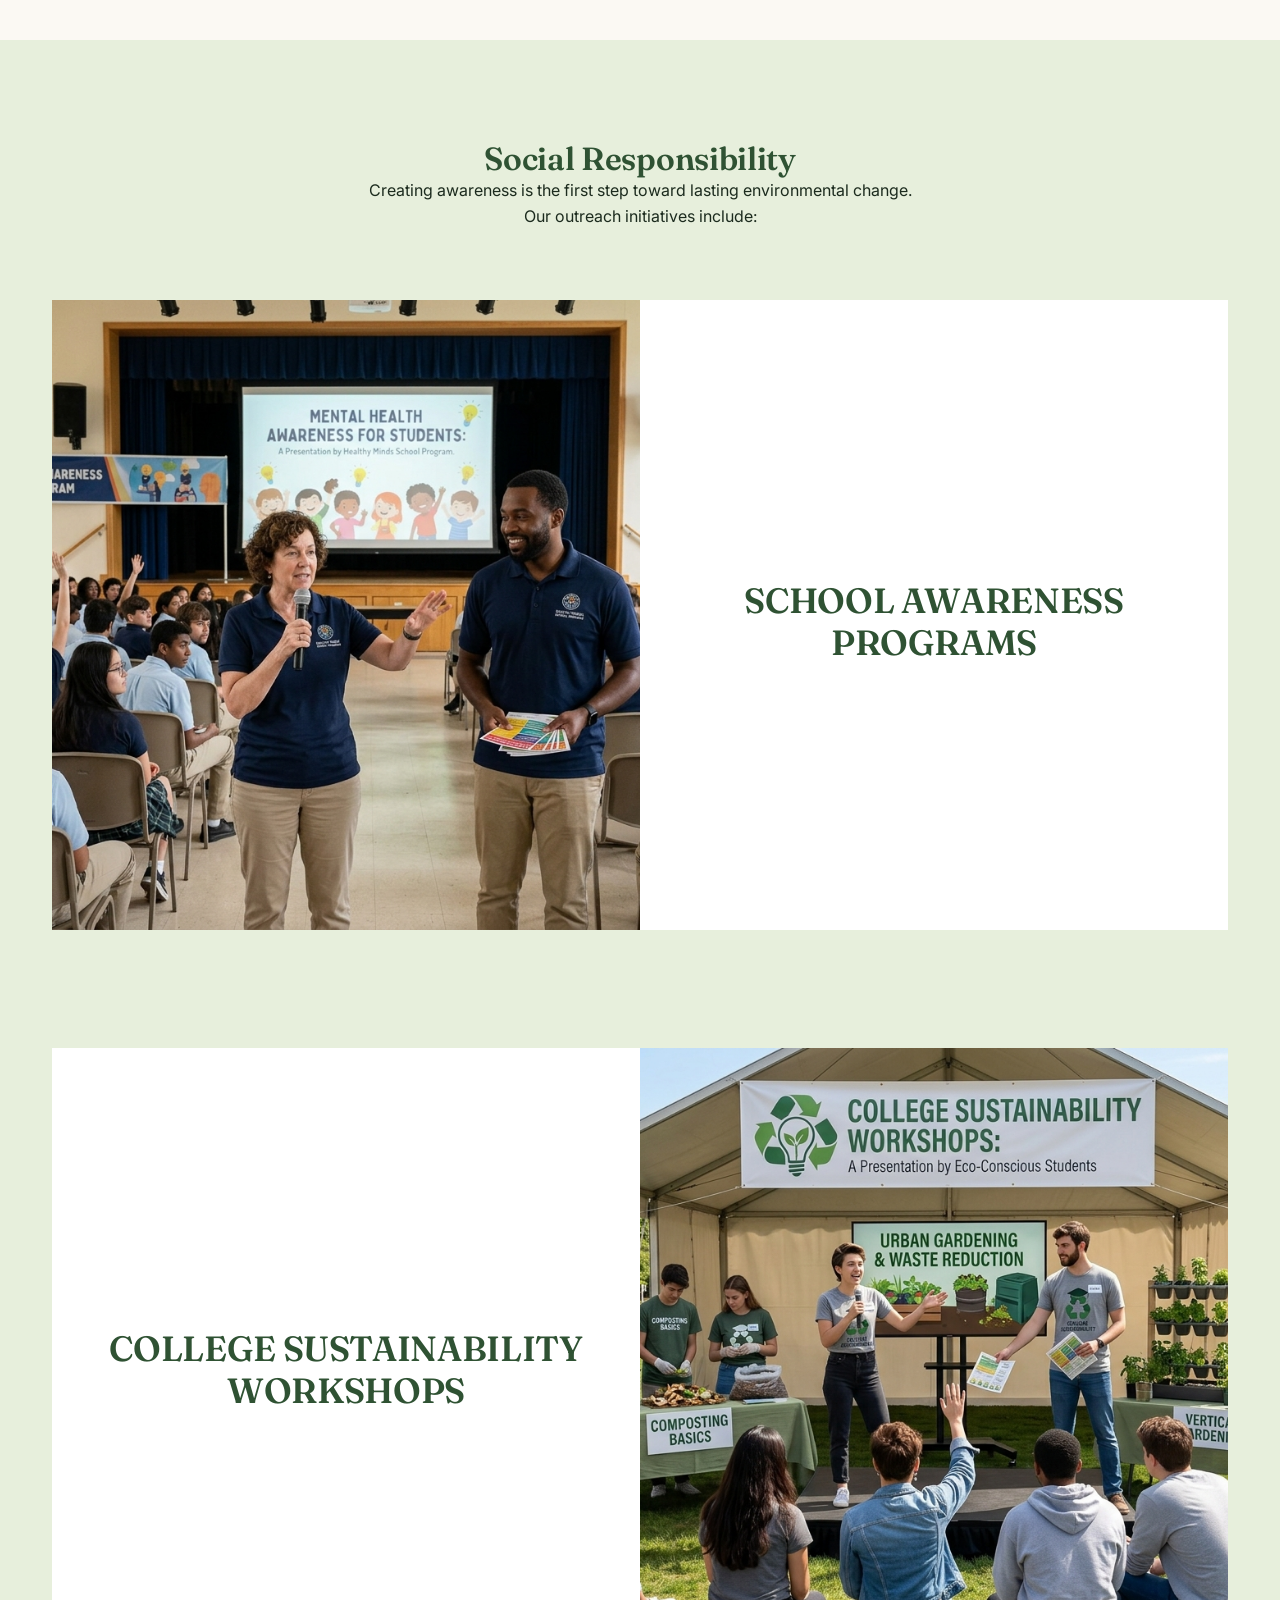
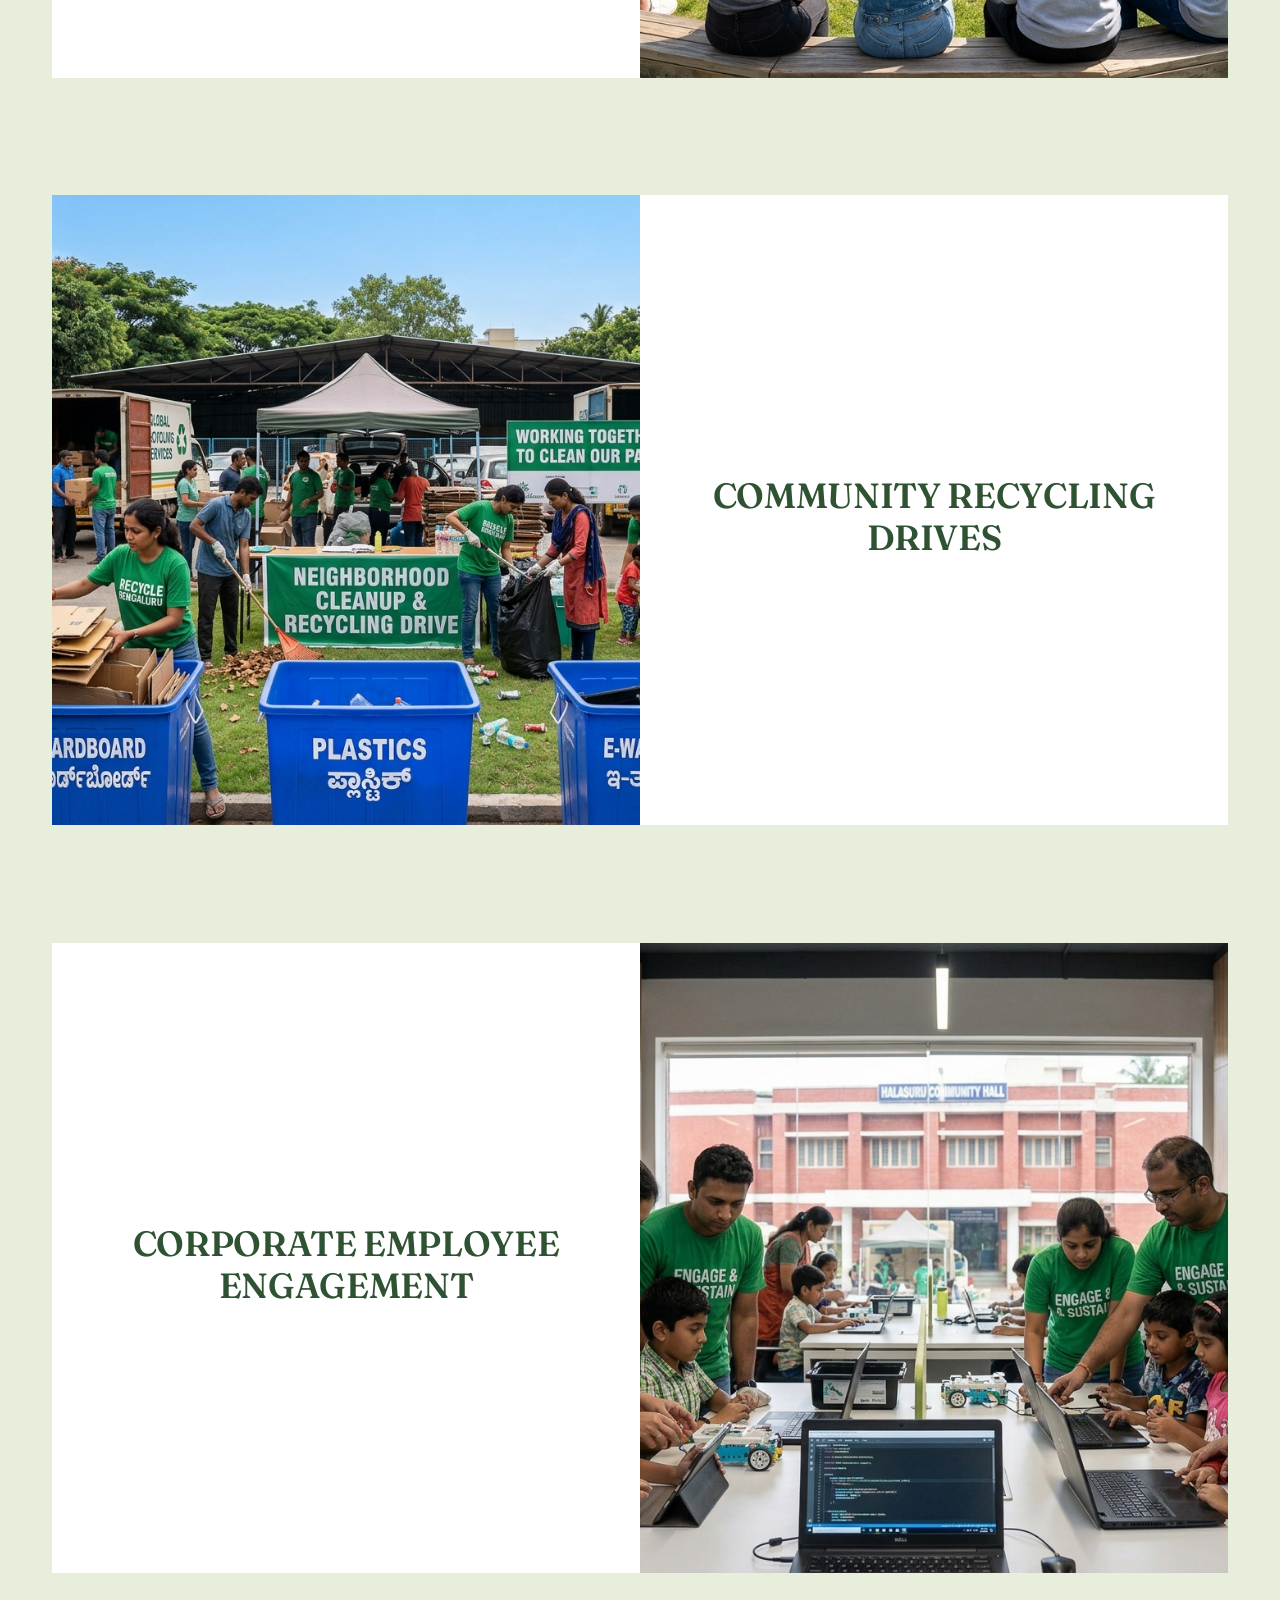
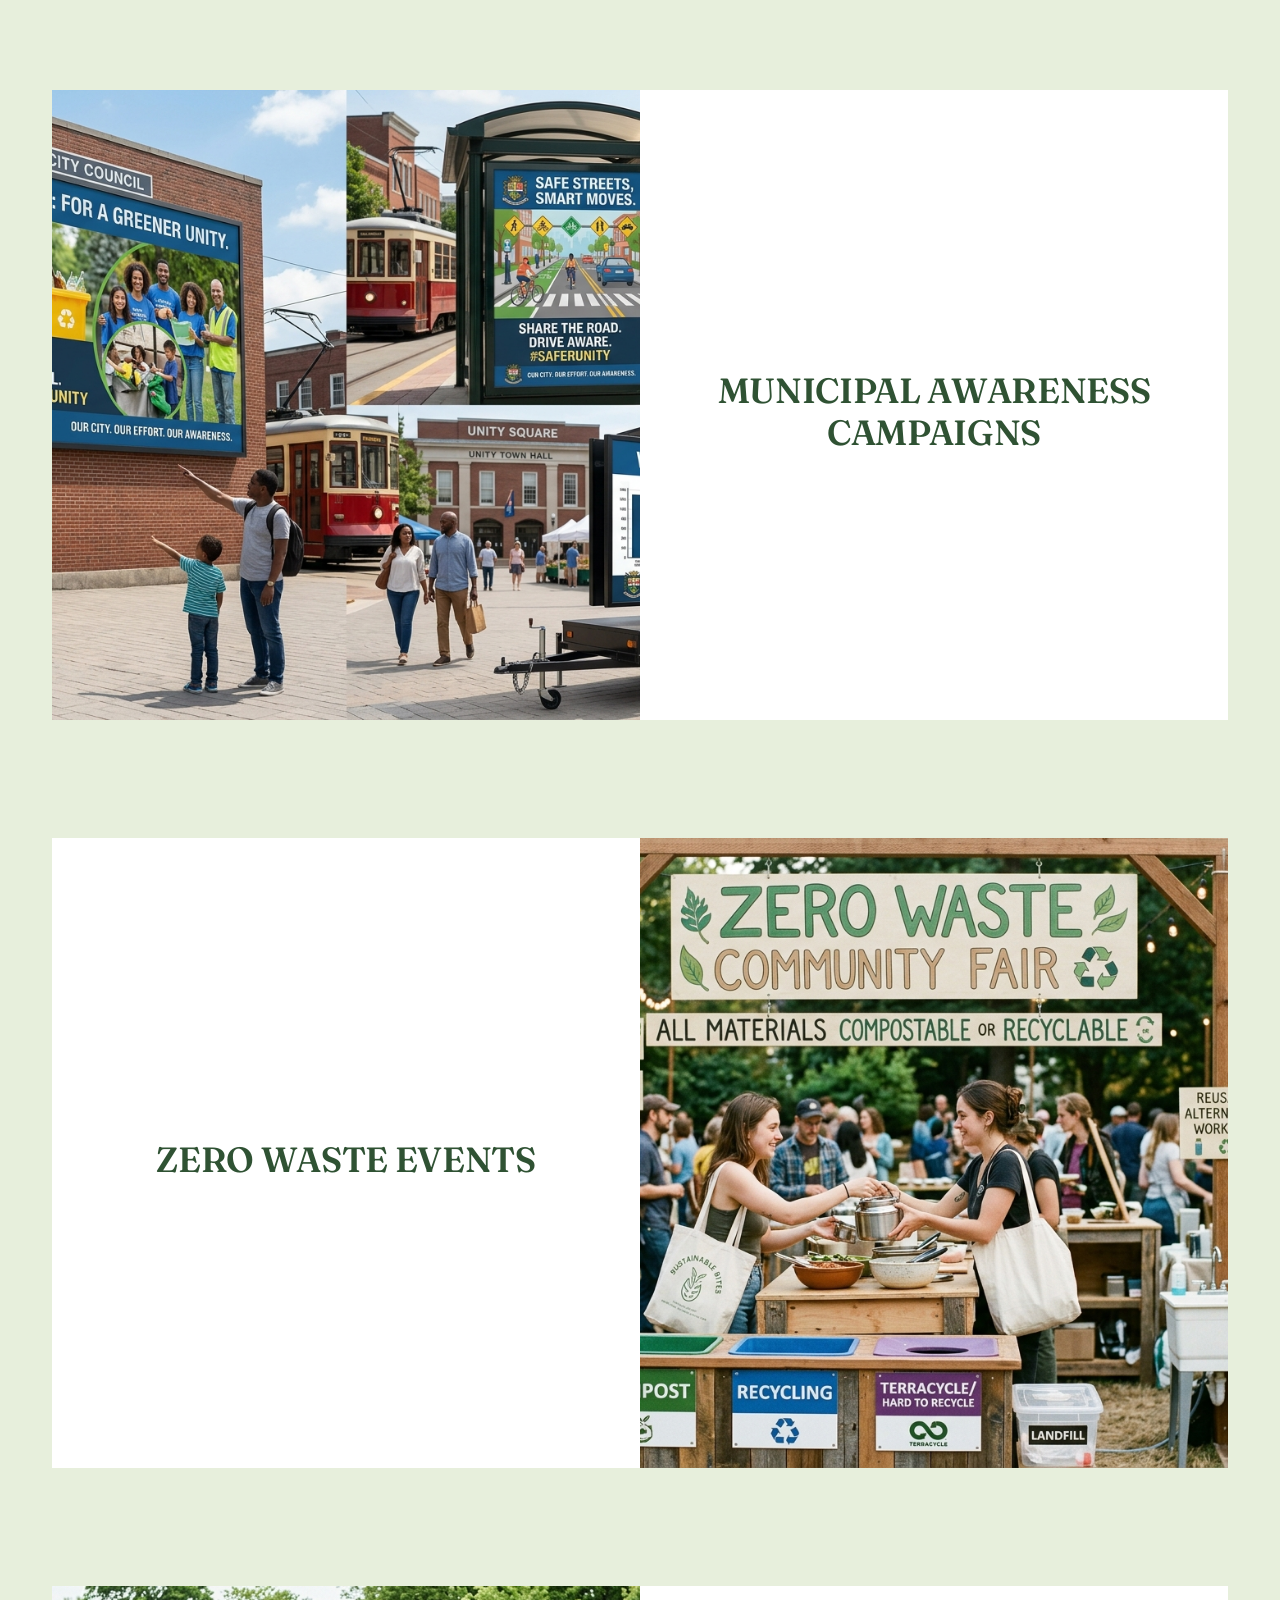
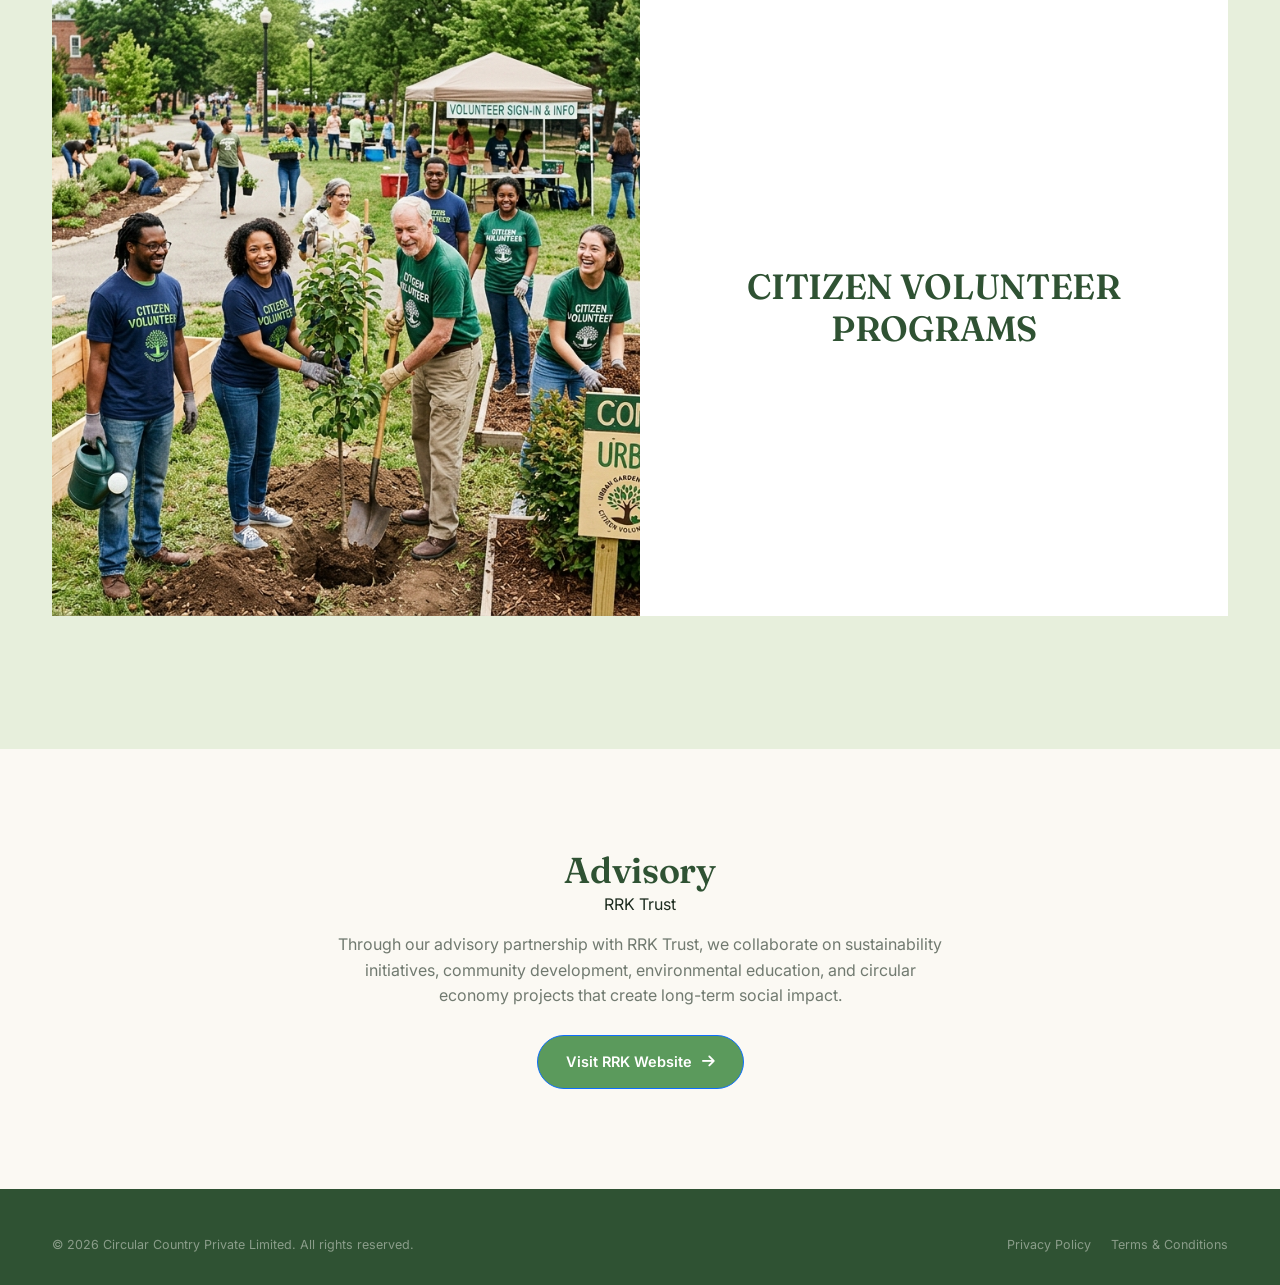
==== commit 6edd9c5c: "update the code" ====
--- a/about.html
+++ b/about.html
@@ -153,7 +153,7 @@
         </div>
         <!-- Suraj -->
         <div class="team-cards text-center">
-            <img src="assets/images/banners/teams/suraj.jpeg"
+            <img src="assets/images/banners/teams/Suraj.jpeg"
                 alt="Suraj - Chief Technology Officer (CTO)"
                 class="team-mate-image">
             <h4 class="team-name-title">
--- a/assets/css/styles.css
+++ b/assets/css/styles.css
@@ -851,12 +851,23 @@
   justify-content: center;
   padding: 0 28%;
 }
-.banner-video, .video-div {
-  height: 100vh;
+.video-div {
+  width: 100%;
+  /* Cap height to the video's own native ratio (1080x1920 = 9:16).
+     This guarantees "cover" below never needs to overscale the
+     width to fill the height, so nothing gets cropped left/right
+     on any screen shape - mobile or laptop. The only trade-off is
+     the hero occasionally sits a bit shorter than a full 100vh on
+     very tall, narrow phones instead of cropping the video's sides. */
+  height: min(100vh, 177.78vw);
+  overflow: hidden;
+  position: relative;
+}
+.banner-video {
+  width: 100%;
+  height: 100%;
   object-fit: cover;
-}
-.video-div {
-  height: 100vh;
+  display: block;
 }
 .what-we-do-home {
   margin: auto;
@@ -1606,4 +1617,8 @@
     .cts_div {
         padding: 24px 20px;
     }
+}
+
+.cls_hidden {
+  display: none;
 }
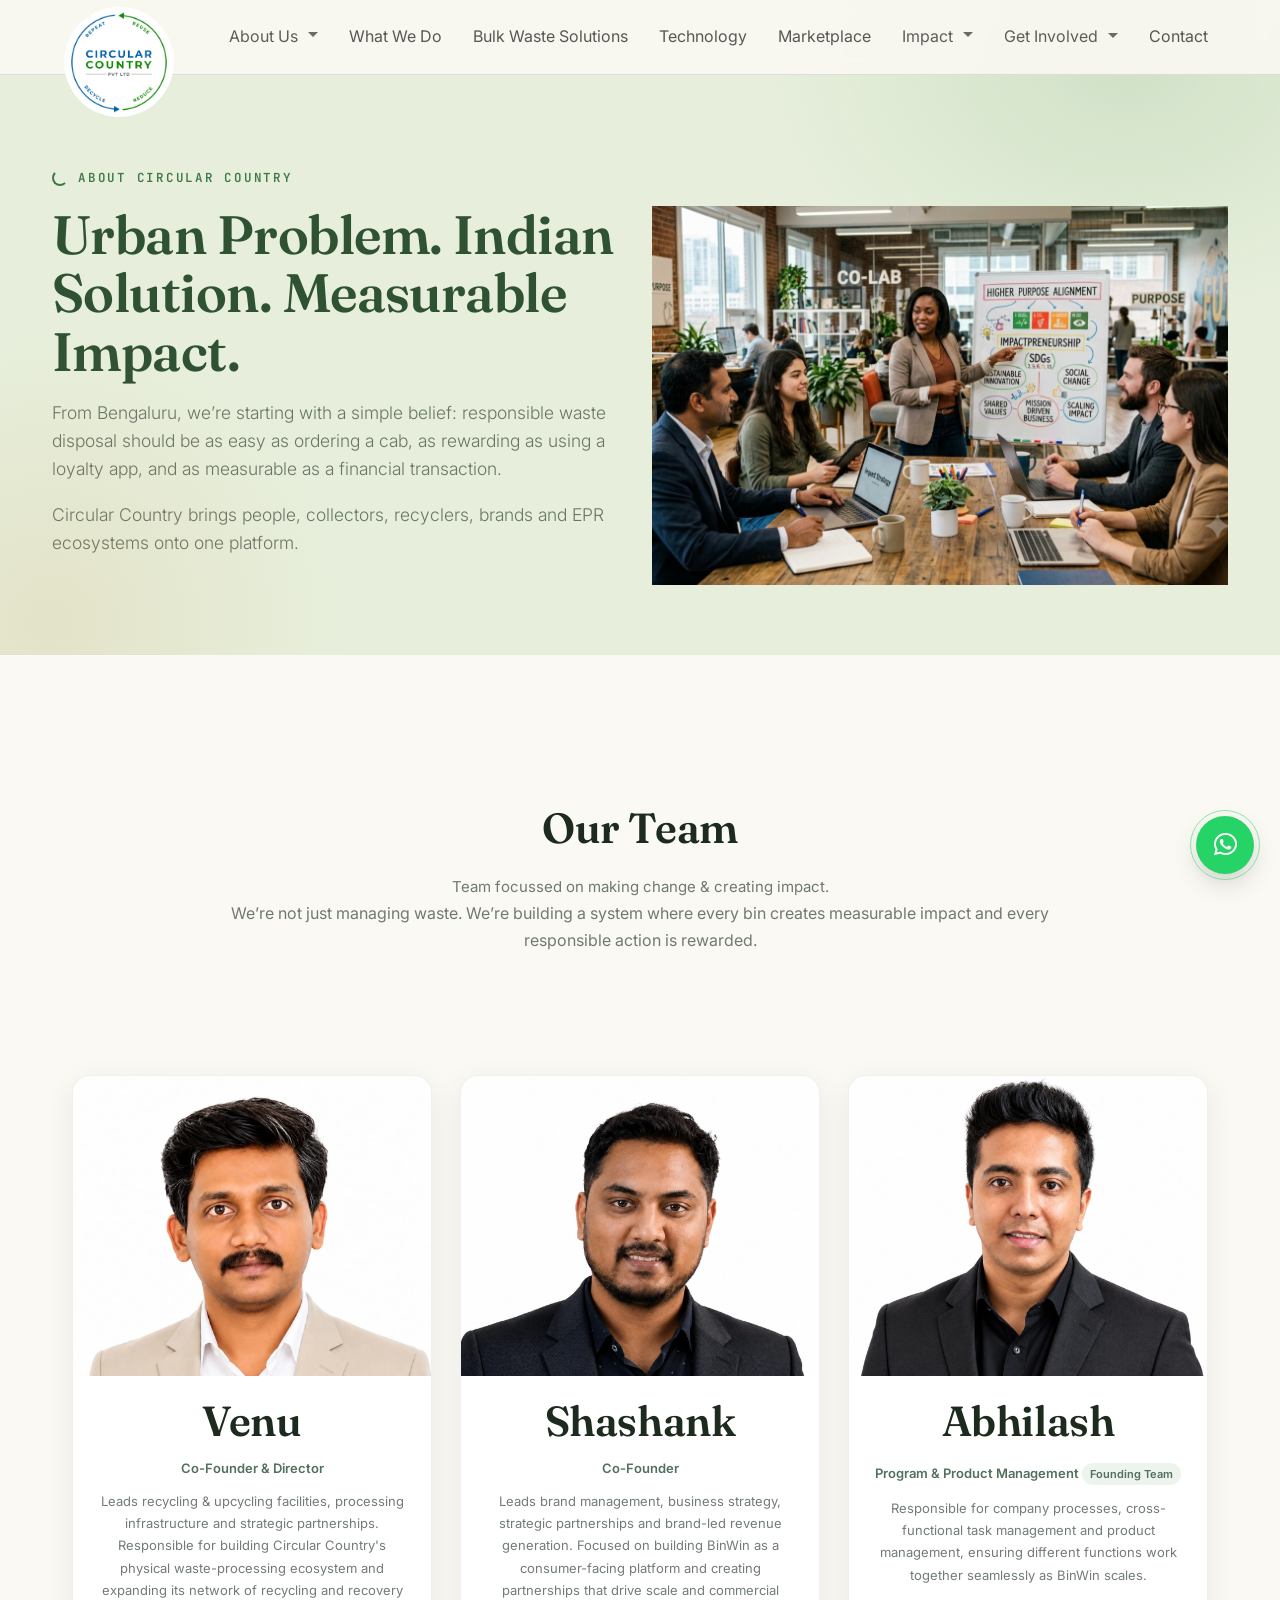
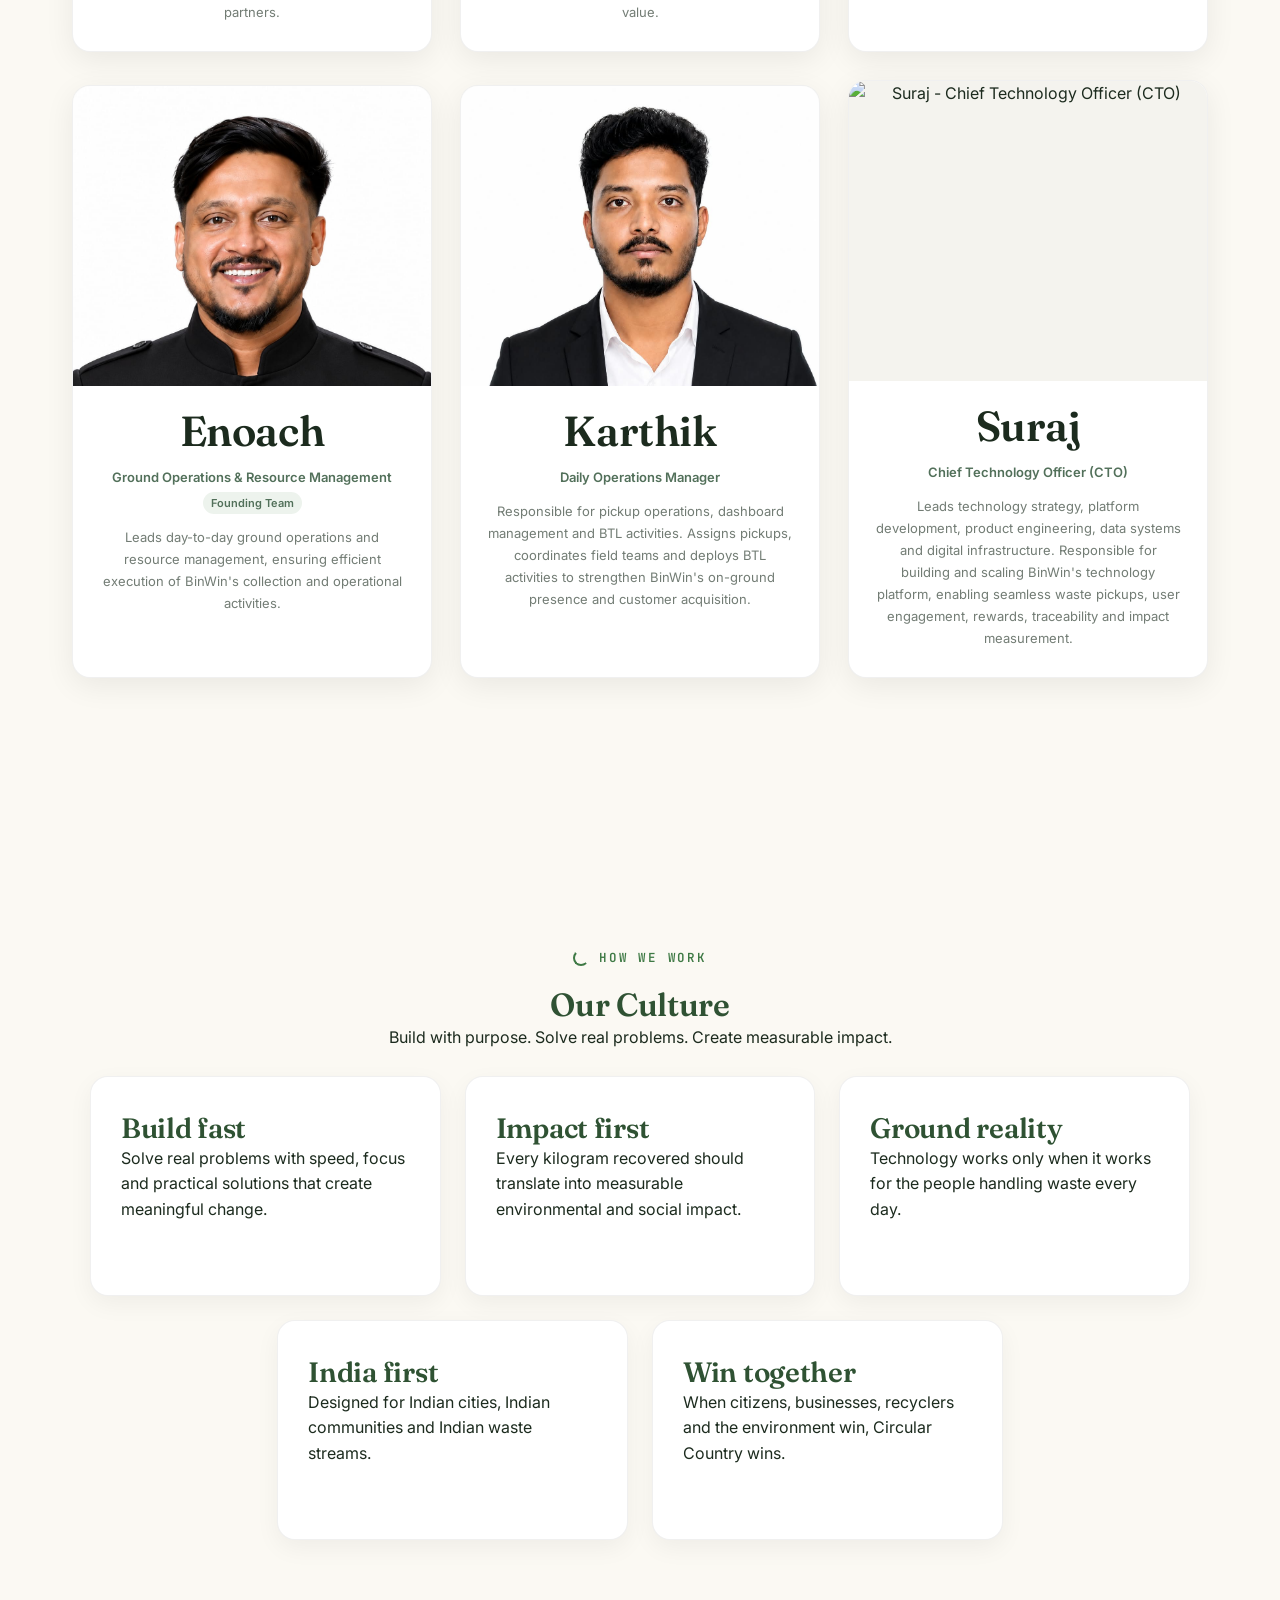
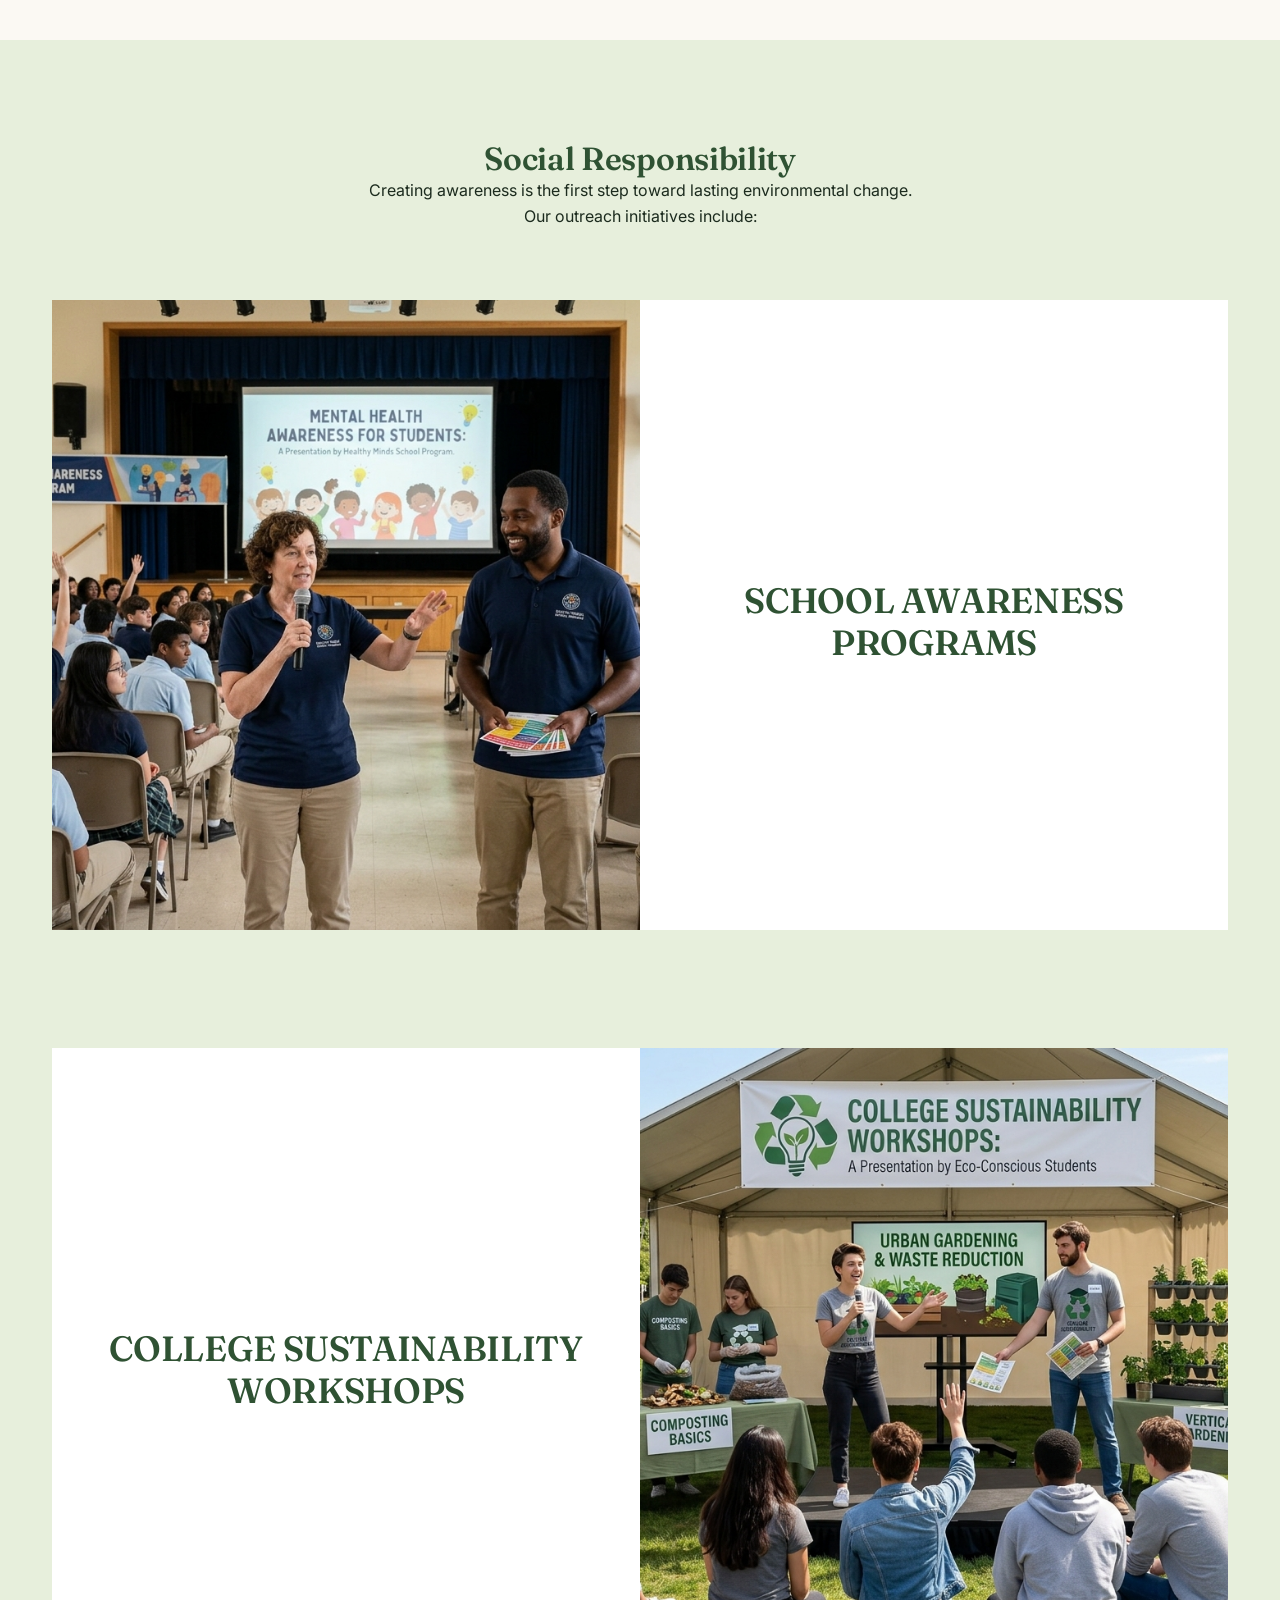
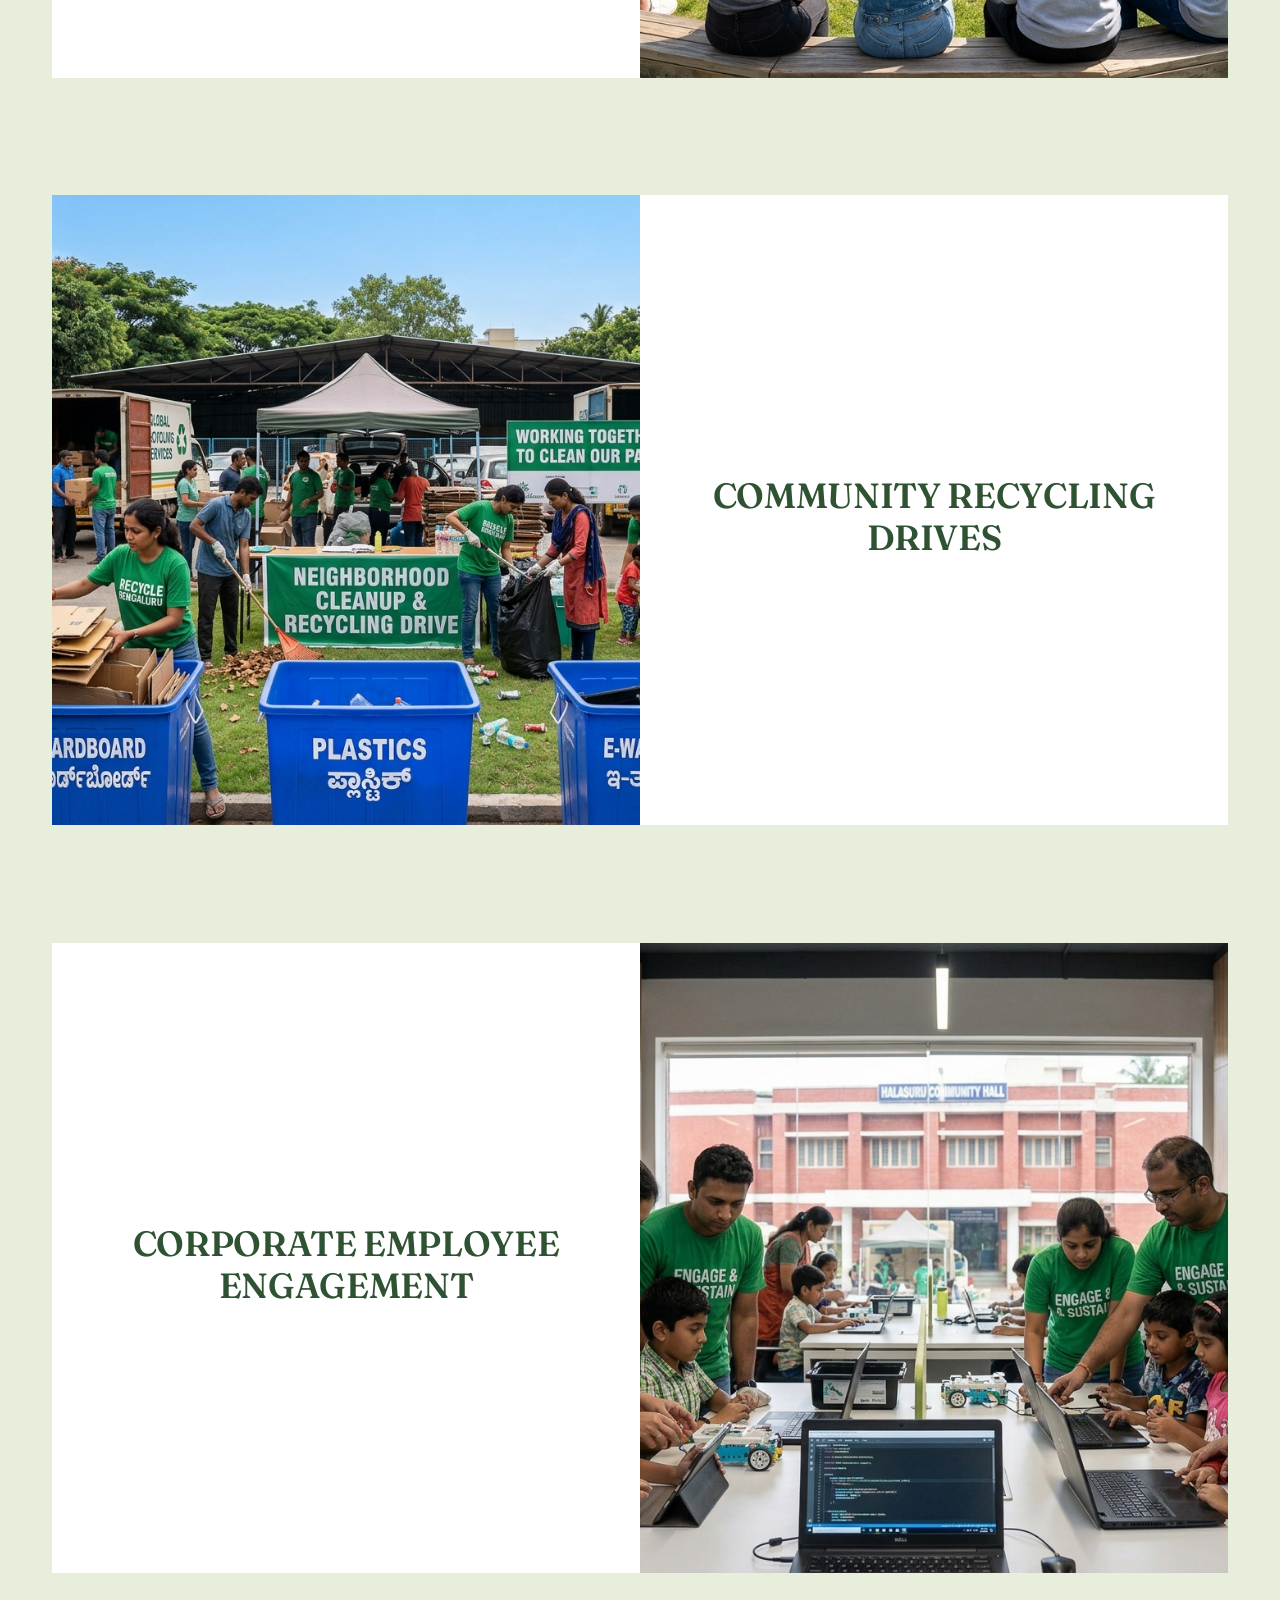
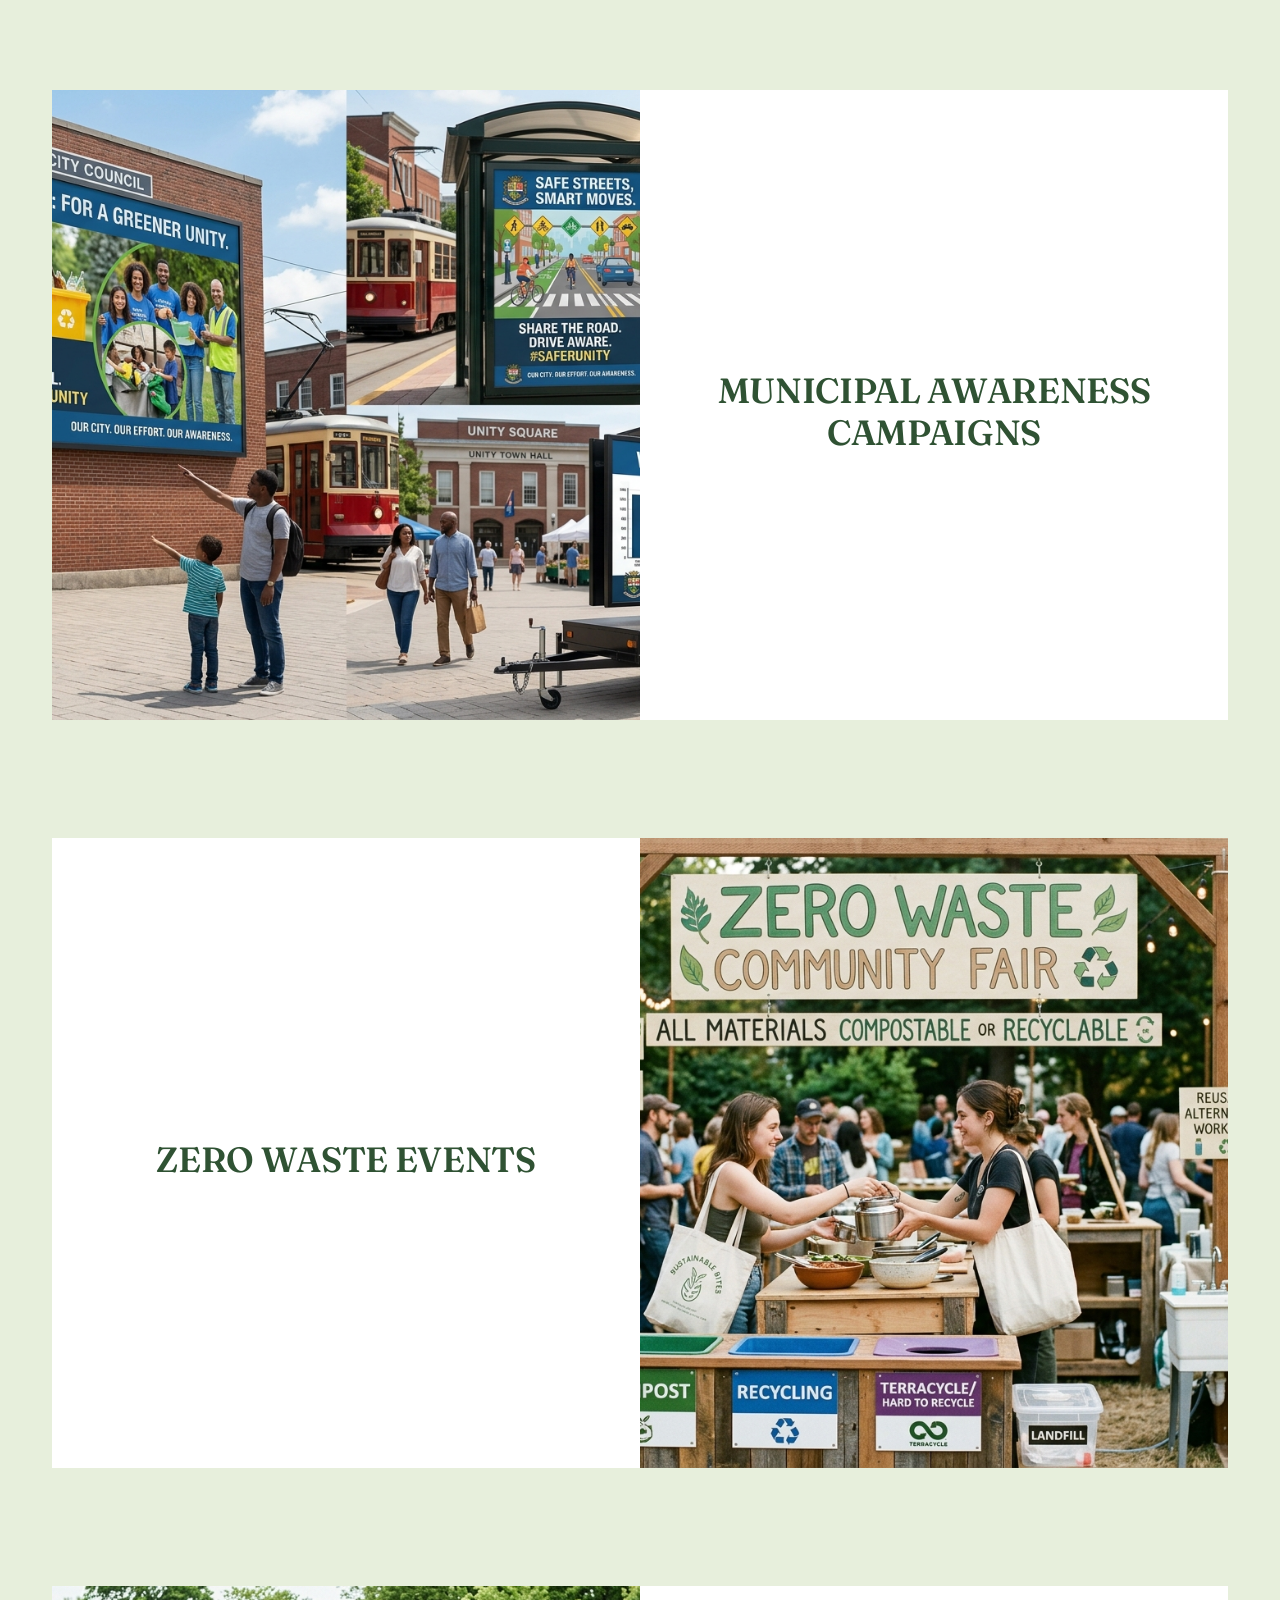
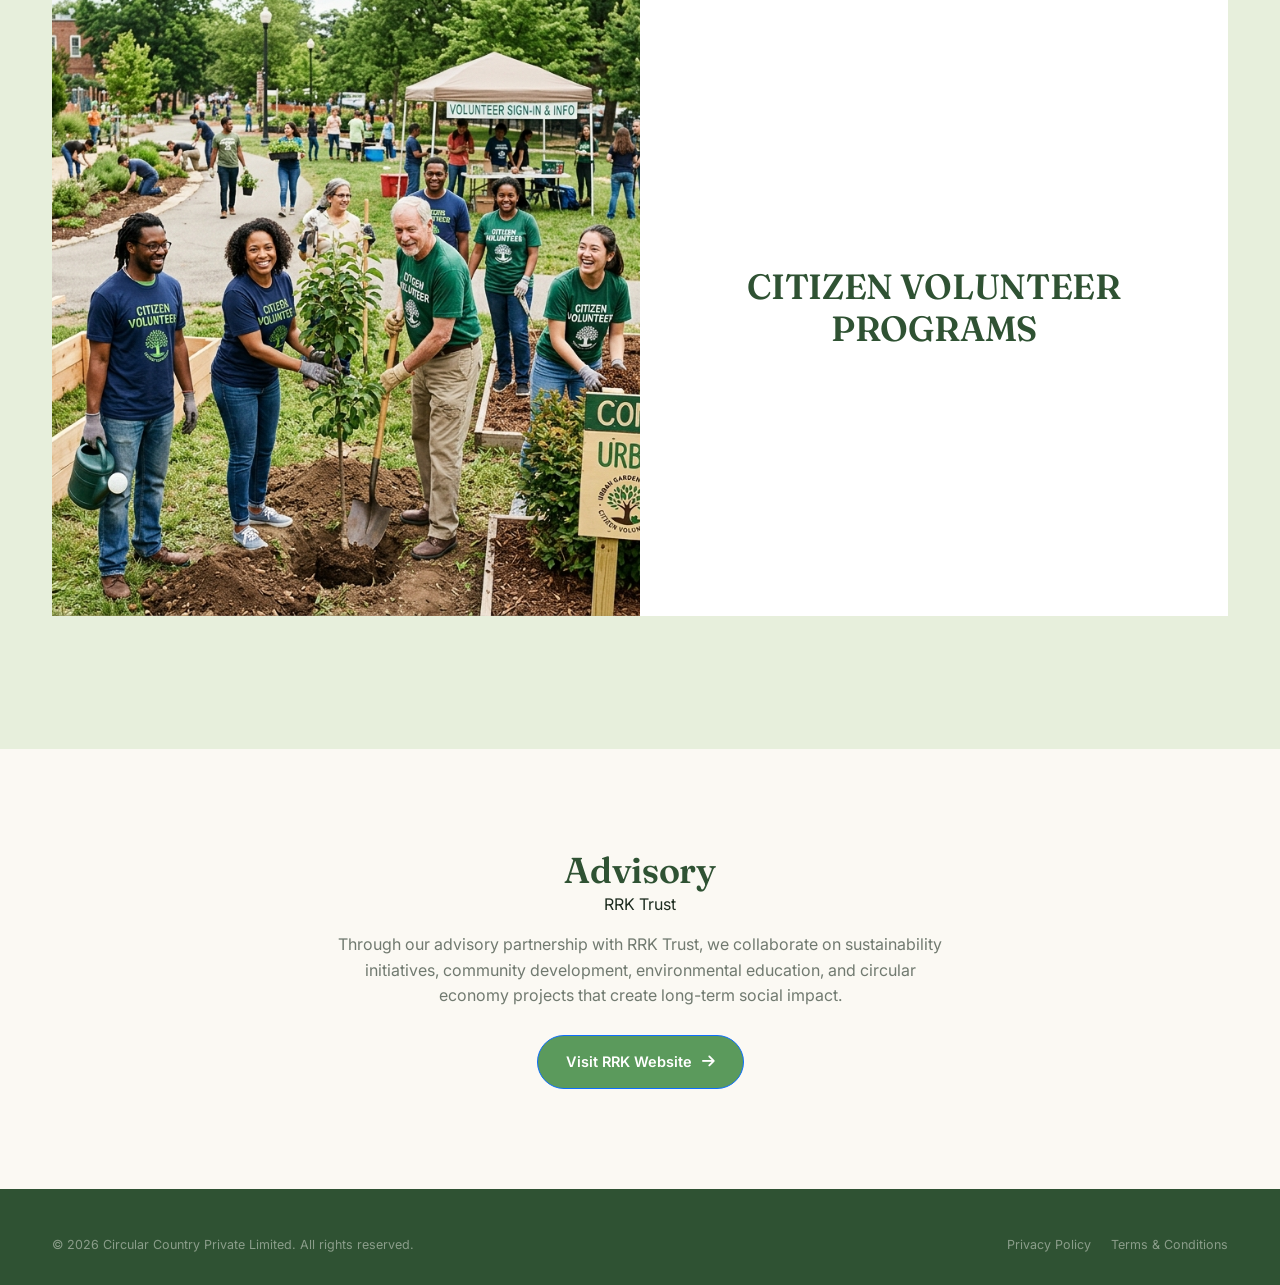
==== commit 99038f24: "update seo contant" ====
--- a/about.html
+++ b/about.html
@@ -3,8 +3,20 @@
 <head>
 <meta charset="UTF-8">
 <meta name="viewport" content="width=device-width, initial-scale=1.0">
-<title>Circular Country | BinWin — India's Waste Recycling Revolution</title>
-<meta name="description" content="Circular Country (BinWin) provides end-to-end waste collection, AI-powered recycling, EPR compliance and carbon credit services across Bangalore. Our responsibility for a better tomorrow starts here.">
+<title>About Us | Circular Country — India's Circular Economy Company</title>
+<meta name="description" content="Learn about Circular Country's mission, leadership team and approach to building a cleaner, carbon-neutral India through technology-driven waste management.">
+<link rel="canonical" href="https://circularcountry.com/about.html">
+<meta property="og:type" content="website">
+<meta property="og:site_name" content="Circular Country">
+<meta property="og:title" content="About Us | Circular Country — India's Circular Economy Company">
+<meta property="og:description" content="Learn about Circular Country's mission, leadership team and approach to building a cleaner, carbon-neutral India through technology-driven waste management.">
+<meta property="og:url" content="https://circularcountry.com/about.html">
+<meta property="og:image" content="https://circularcountry.com/assets/images/favicon/og-image.jpg">
+<meta name="twitter:card" content="summary_large_image">
+<meta name="twitter:title" content="About Us | Circular Country — India's Circular Economy Company">
+<meta name="twitter:description" content="Learn about Circular Country's mission, leadership team and approach to building a cleaner, carbon-neutral India through technology-driven waste management.">
+<meta name="twitter:image" content="https://circularcountry.com/assets/images/favicon/og-image.jpg">
+
 <meta name="keywords" content="circular economy India, waste management company, EPR compliance services, plastic recycling solutions, ESG waste management, corporate waste collection, Bangalore">
 <link rel="preconnect" href="https://fonts.googleapis.com">
 <link rel="preconnect" href="https://fonts.gstatic.com" crossorigin>
@@ -12,6 +24,33 @@
 <link rel="stylesheet" href="https://cdnjs.cloudflare.com/ajax/libs/font-awesome/6.5.1/css/all.min.css">
 <link rel="stylesheet" href="assets/css/bootstrap.css">
 <link rel="stylesheet" href="assets/css/styles.css">
+<link rel="icon" type="image/x-icon" href="/favicon.ico">
+<link rel="icon" type="image/png" sizes="32x32" href="/assets/images/favicon/favicon-32x32.png">
+<link rel="icon" type="image/png" sizes="16x16" href="/assets/images/favicon/favicon-16x16.png">
+<link rel="apple-touch-icon" sizes="180x180" href="/assets/images/favicon/apple-touch-icon.png">
+<link rel="manifest" href="/site.webmanifest">
+<script type="application/ld+json">
+{
+  "@context": "https://schema.org",
+  "@type": "LocalBusiness",
+  "name": "Circular Country Pvt Ltd",
+  "alternateName": "BinWin",
+  "url": "https://circularcountry.com/",
+  "logo": "https://circularcountry.com/assets/images/logo/Circular-Country.png",
+  "image": "https://circularcountry.com/assets/images/favicon/og-image.jpg",
+  "telephone": "+91-63667-70120",
+  "email": "support@binwin.earth",
+  "address": {
+    "@type": "PostalAddress",
+    "streetAddress": "1231, 45th Cross, 1st Stage, Kumarswamy Layout",
+    "addressLocality": "Bangalore",
+    "postalCode": "560078",
+    "addressCountry": "IN"
+  },
+  "areaServed": "Bangalore",
+  "description": "Circular Country (BinWin) provides waste collection, AI-powered recycling, EPR compliance and carbon credit services across Bangalore."
+}
+</script>
 </head>
 <body>
 
@@ -153,7 +192,7 @@
         </div>
         <!-- Suraj -->
         <div class="team-cards text-center">
-            <img src="assets/images/banners/teams/Suraj.jpeg"
+            <img src="assets/images/banners/teams/suraj.jpeg"
                 alt="Suraj - Chief Technology Officer (CTO)"
                 class="team-mate-image">
             <h4 class="team-name-title">
--- a/assets/css/styles.css
+++ b/assets/css/styles.css
@@ -746,7 +746,7 @@
     margin: 7% 0;
     font-size: 18px;
 }
-h1.bulk-waste {
+h3.bulk-waste {
     font-size: 27px;
     text-align: center;
 }
@@ -852,16 +852,17 @@
   padding: 0 28%;
 }
 .video-div {
-  width: 100%;
+  /* width: 100%; */
   /* Cap height to the video's own native ratio (1080x1920 = 9:16).
      This guarantees "cover" below never needs to overscale the
      width to fill the height, so nothing gets cropped left/right
      on any screen shape - mobile or laptop. The only trade-off is
      the hero occasionally sits a bit shorter than a full 100vh on
      very tall, narrow phones instead of cropping the video's sides. */
-  height: min(100vh, 177.78vw);
+  /* height: min(100vh, 177.78vw);
   overflow: hidden;
-  position: relative;
+  position: relative; */
+  object-fit: cover;
 }
 .banner-video {
   width: 100%;
@@ -1621,4 +1622,18 @@
 
 .cls_hidden {
   display: none;
+}
+
+/* ---------- SEO: heading present for search engines/screen readers,
+   with zero visual layout impact - used where the design's visible
+   headline is styled at h2/h3 level but the page still needs a
+   real h1 for correct document structure. ---------- */
+.visually-hidden {
+  position: absolute !important;
+  width: 1px; height: 1px;
+  padding: 0; margin: -1px;
+  overflow: hidden;
+  clip: rect(0,0,0,0);
+  white-space: nowrap;
+  border: 0;
 }
